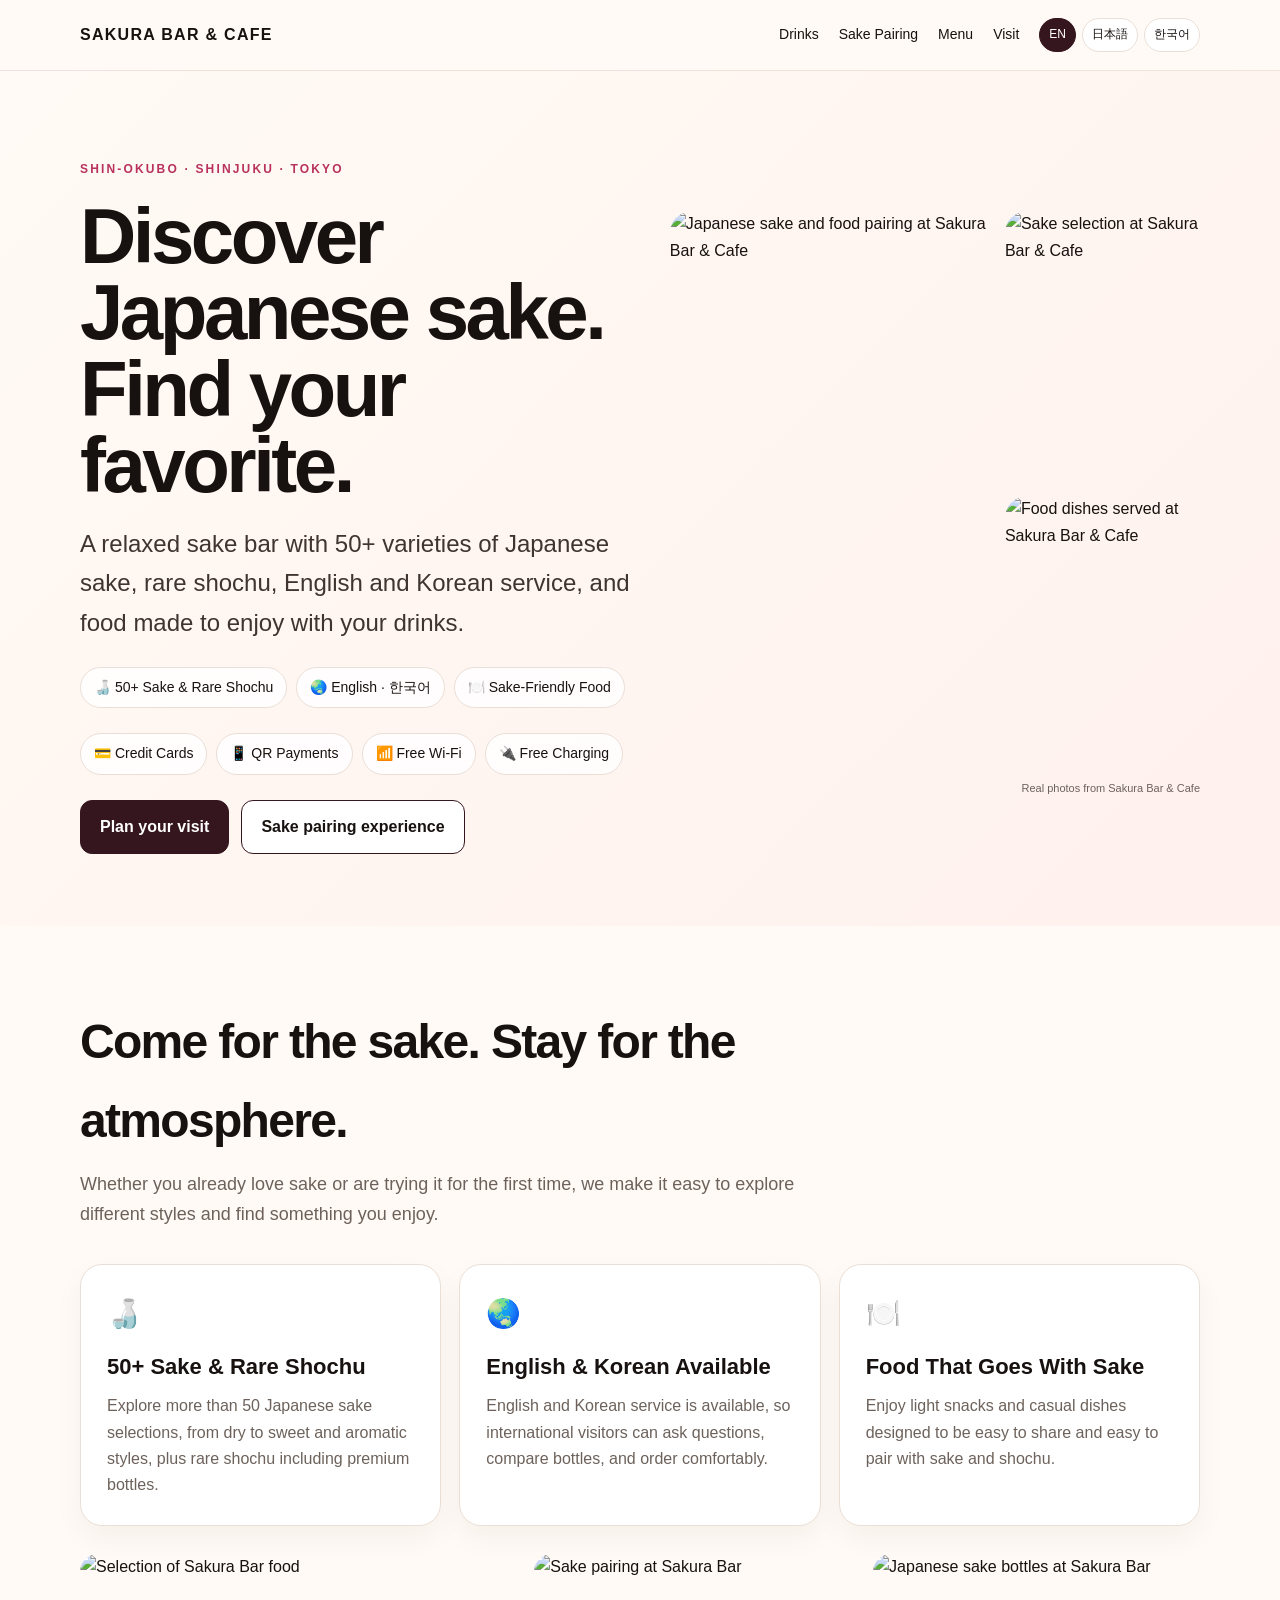
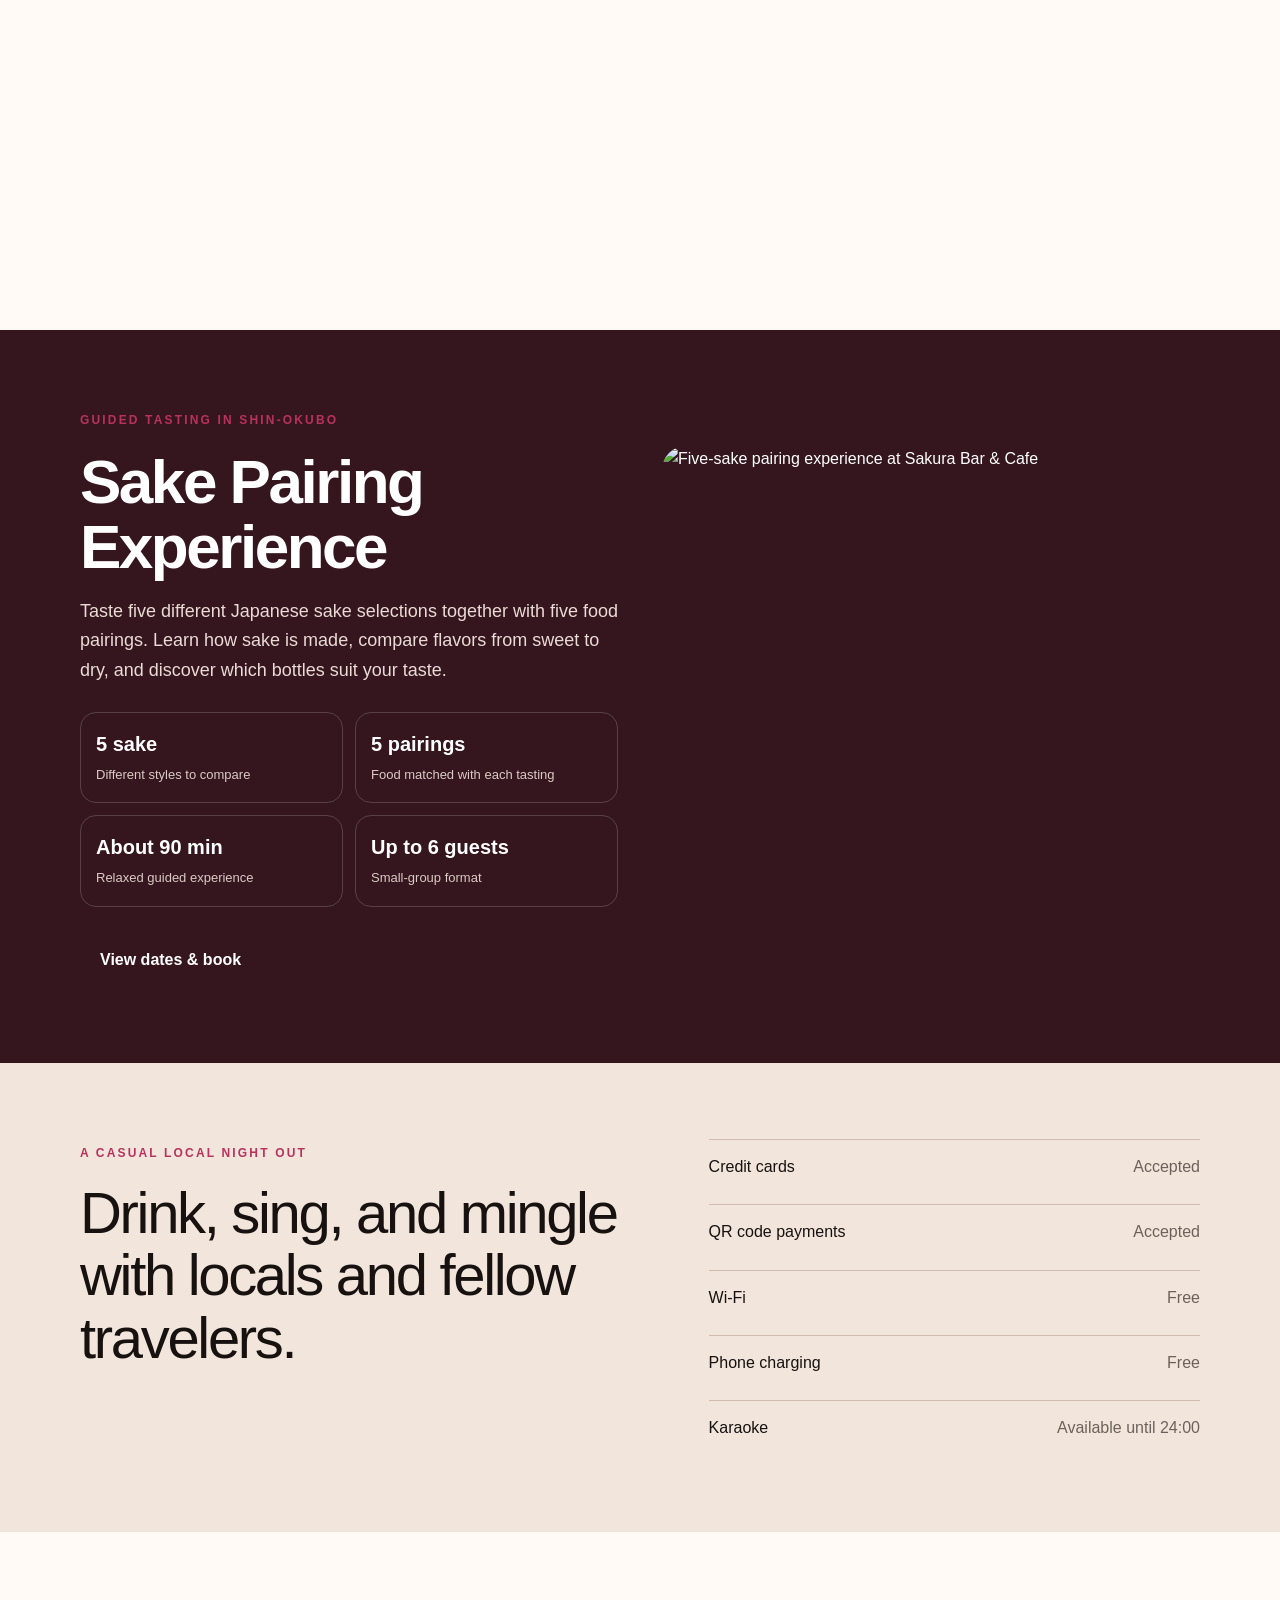
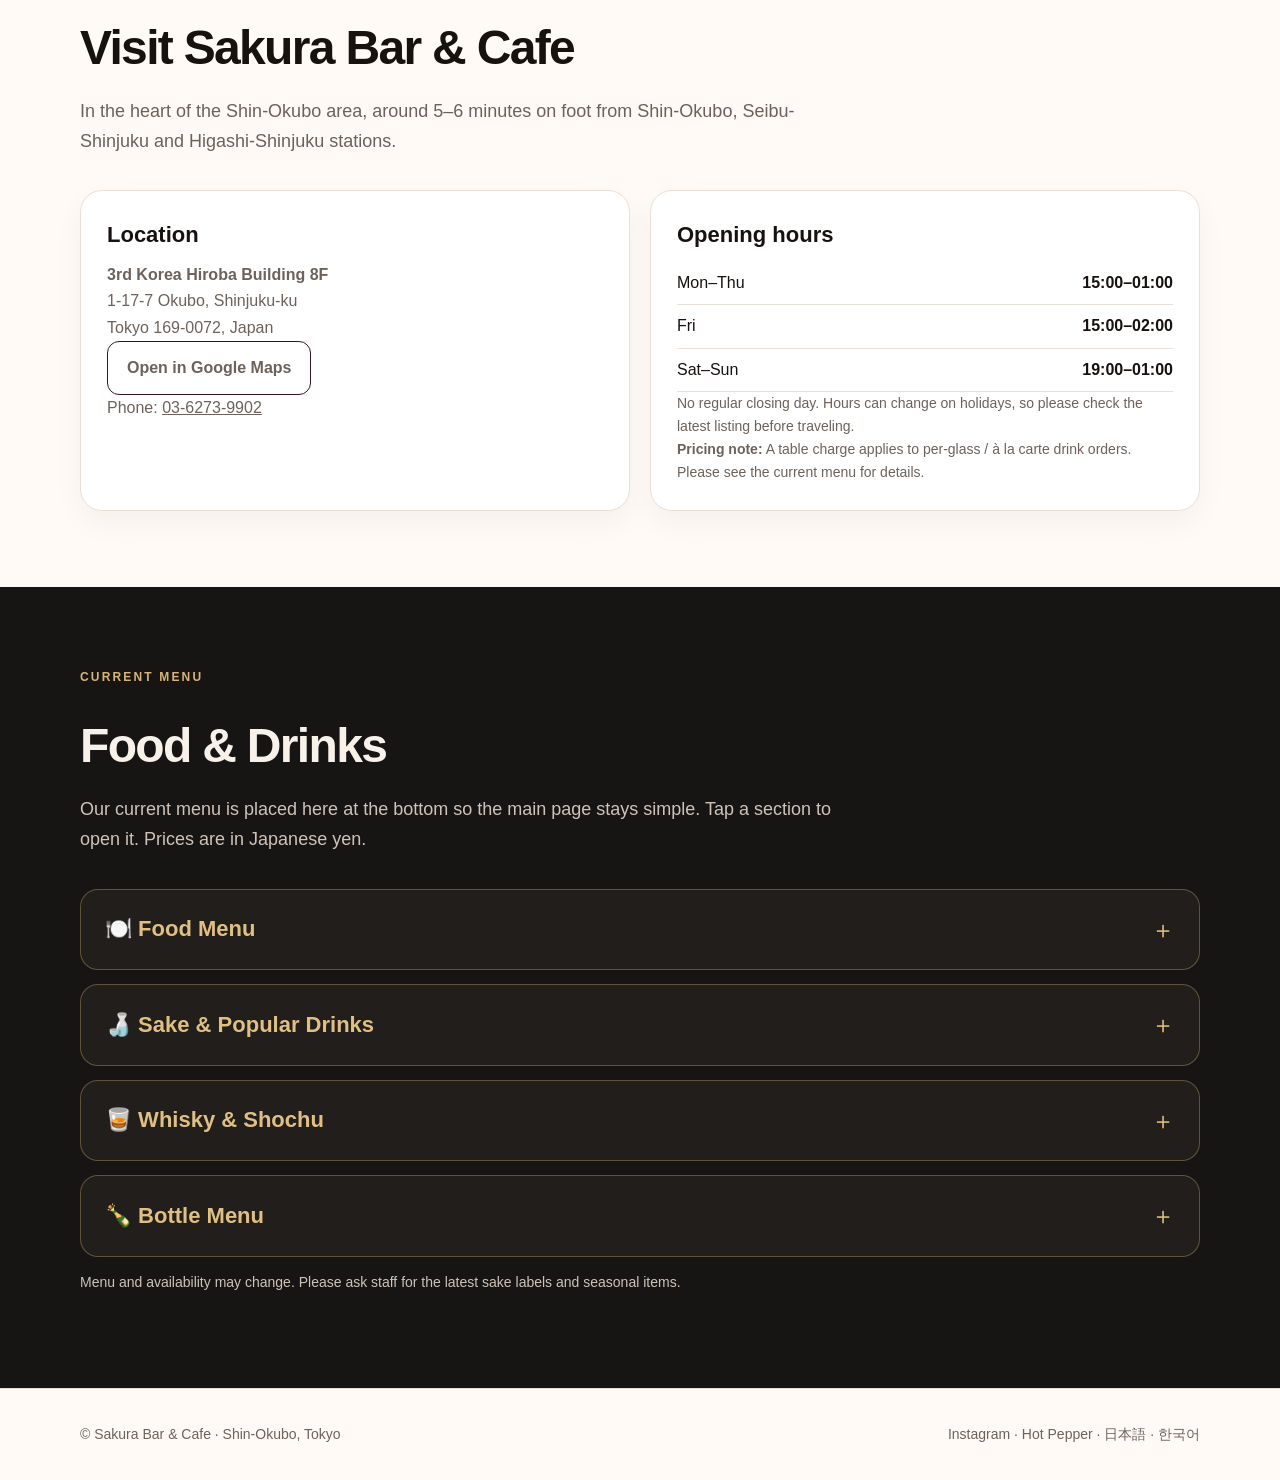
==== index.html @ 79f74427 "Link Google Maps button directly to Sakura Bar profile" ====
<!doctype html>
<html lang="en">
<head>
<meta charset="utf-8"><meta name="viewport" content="width=device-width,initial-scale=1">
<title>Sakura Bar & Cafe | Japanese Sake Bar in Shin-Okubo, Tokyo</title>
<meta name="description" content="Japanese sake bar in Shin-Okubo, Shinjuku, Tokyo with 50+ varieties of sake, rare shochu, English/Korean service, sake-friendly food, and a guided sake pairing experience.">
<link rel="canonical" href="https://sakurasaketokyo.com/">
<link rel="alternate" hreflang="en" href="https://sakurasaketokyo.com/"><link rel="alternate" hreflang="ja" href="https://sakurasaketokyo.com/ja/"><link rel="alternate" hreflang="ko" href="https://sakurasaketokyo.com/ko/"><link rel="alternate" hreflang="x-default" href="https://sakurasaketokyo.com/">
<meta property="og:title" content="Sakura Bar & Cafe | Japanese Sake Bar in Shin-Okubo"><meta property="og:description" content="50+ Japanese sake, rare shochu, English/Korean service, sake-friendly food and a guided sake pairing experience in Shin-Okubo, Tokyo."><meta property="og:type" content="restaurant"><meta property="og:url" content="https://sakurasaketokyo.com/"><meta property="og:image" content="https://a0.muscache.com/im/pictures/Mt/MtTemplate-6906653/original/d0ff8173-7073-415d-bc8a-5778353bb8f4.jpeg?im_w=1200">
<link rel="stylesheet" href="/style.css">
<script type="application/ld+json">{"@context":"https://schema.org","@type":"BarOrPub","name":"Sakura Bar & Cafe","url":"https://sakurasaketokyo.com/","telephone":"+81-3-6273-9902","description":"A casual Japanese sake bar in Shin-Okubo, Shinjuku, Tokyo with over 50 varieties of Japanese sake, rare Japanese shochu, English and Korean service, sake-friendly food, karaoke available until 24:00, and a guided sake pairing experience.","servesCuisine":["Japanese","Bar food"],"priceRange":"¥¥","paymentAccepted":"Credit Card, QR Code Payment","amenityFeature":[{"@type":"LocationFeatureSpecification","name":"Free Wi-Fi","value":true},{"@type":"LocationFeatureSpecification","name":"Free device charging","value":true}],"address":{"@type":"PostalAddress","streetAddress":"1-17-7 Okubo, 3rd Korea Hiroba Building 8F","addressLocality":"Shinjuku-ku","addressRegion":"Tokyo","postalCode":"169-0072","addressCountry":"JP"},"sameAs":["https://www.instagram.com/sakurabarandcafe","https://www.airbnb.jp/experiences/6906653","https://www.hotpepper.jp/strJ004660465/"],"openingHours":["Mo-Th 15:00-01:00","Fr 15:00-02:00","Sa-Su 19:00-01:00"],"knowsLanguage":["en","ja","ko"]}</script>
</head>
<body>
<header class="topbar"><div class="wrap nav"><a class="brand" href="/">SAKURA BAR & CAFE</a><nav class="navlinks"><a href="#drinks">Drinks</a><a href="#pairing">Sake Pairing</a><a href="#menu">Menu</a><a href="#visit">Visit</a><div class="langs"><a href="/" aria-current="page">EN</a><a href="/ja/">日本語</a><a href="/ko/">한국어</a></div></nav></div></header>
<main>
<section class="hero"><div class="wrap hero-grid"><div class="hero-copy"><div class="eyebrow">Shin-Okubo · Shinjuku · Tokyo</div><h1>Discover Japanese sake.<br>Find your favorite.</h1><p class="lead">A relaxed sake bar with 50+ varieties of Japanese sake, rare shochu, English and Korean service, and food made to enjoy with your drinks.</p><div class="pillrow"><span class="pill">🍶 50+ Sake & Rare Shochu</span><span class="pill">🌏 English · 한국어</span><span class="pill">🍽️ Sake-Friendly Food</span></div><div class="pillrow"><span class="pill">💳 Credit Cards</span><span class="pill">📱 QR Payments</span><span class="pill">📶 Free Wi-Fi</span><span class="pill">🔌 Free Charging</span></div><div class="cta"><a class="btn primary" href="#visit">Plan your visit</a><a class="btn secondary" href="#pairing">Sake pairing experience</a></div></div><div><div class="hero-media"><img src="https://a0.muscache.com/im/pictures/Mt/MtTemplate-6906653/original/d0ff8173-7073-415d-bc8a-5778353bb8f4.jpeg?im_w=1200" alt="Japanese sake and food pairing at Sakura Bar & Cafe" loading="eager"><img src="https://a0.muscache.com/im/pictures/Mt/MtTemplate-6906653/original/026e3481-9d9d-4693-bd46-e3e7b353f71c.jpeg?im_w=720" alt="Sake selection at Sakura Bar & Cafe" loading="eager"><img src="https://imgfp.hotp.jp/IMGH/57/60/P050815760/P050815760_480.jpg" alt="Food dishes served at Sakura Bar & Cafe" loading="eager"></div><div class="photo-credit">Real photos from Sakura Bar & Cafe</div></div></div></section>
<section id="drinks"><div class="wrap"><div class="section-head"><h2>Come for the sake. Stay for the atmosphere.</h2><p>Whether you already love sake or are trying it for the first time, we make it easy to explore different styles and find something you enjoy.</p></div><div class="grid3"><article class="card"><div class="icon">🍶</div><h3>50+ Sake & Rare Shochu</h3><p>Explore more than 50 Japanese sake selections, from dry to sweet and aromatic styles, plus rare shochu including premium bottles.</p></article><article class="card"><div class="icon">🌏</div><h3>English & Korean Available</h3><p>English and Korean service is available, so international visitors can ask questions, compare bottles, and order comfortably.</p></article><article class="card"><div class="icon">🍽️</div><h3>Food That Goes With Sake</h3><p>Enjoy light snacks and casual dishes designed to be easy to share and easy to pair with sake and shochu.</p></article></div><div class="photo-strip"><img src="https://imgfp.hotp.jp/IMGH/57/60/P050815760/P050815760_480.jpg" alt="Selection of Sakura Bar food"><img src="https://a0.muscache.com/im/pictures/Mt/MtTemplate-6906653/original/edfa09da-f547-4a3b-8ed2-1363b883422a.jpeg?im_w=720" alt="Sake pairing at Sakura Bar"><img src="https://a0.muscache.com/im/pictures/Mt/MtTemplate-6906653/original/026e3481-9d9d-4693-bd46-e3e7b353f71c.jpeg?im_w=720" alt="Japanese sake bottles at Sakura Bar"></div></div></section>
<section id="pairing" class="pairing"><div class="wrap pairing-grid"><div><div class="eyebrow">Guided tasting in Shin-Okubo</div><h2>Sake Pairing Experience</h2><p>Taste five different Japanese sake selections together with five food pairings. Learn how sake is made, compare flavors from sweet to dry, and discover which bottles suit your taste.</p><div class="pairing-points"><div class="pairing-point"><strong>5 sake</strong><span>Different styles to compare</span></div><div class="pairing-point"><strong>5 pairings</strong><span>Food matched with each tasting</span></div><div class="pairing-point"><strong>About 90 min</strong><span>Relaxed guided experience</span></div><div class="pairing-point"><strong>Up to 6 guests</strong><span>Small-group format</span></div></div><div class="cta"><a class="btn primary" href="https://www.airbnb.jp/experiences/6906653" rel="noopener">View dates & book</a></div></div><div class="pairing-photo"><img src="https://a0.muscache.com/im/pictures/Mt/MtTemplate-6906653/original/d0ff8173-7073-415d-bc8a-5778353bb8f4.jpeg?im_w=1200" alt="Five-sake pairing experience at Sakura Bar & Cafe"></div></div></section>
<section id="experience" class="band"><div class="wrap facts"><div><div class="eyebrow">A casual local night out</div><p class="bigfact">Drink, sing, and mingle with locals and fellow travelers.</p></div><div class="factlist"><div class="fact"><span>Credit cards</span><span>Accepted</span></div><div class="fact"><span>QR code payments</span><span>Accepted</span></div><div class="fact"><span>Wi-Fi</span><span>Free</span></div><div class="fact"><span>Phone charging</span><span>Free</span></div><div class="fact"><span>Karaoke</span><span>Available until 24:00</span></div></div></div></section>
<section id="visit"><div class="wrap"><div class="section-head"><h2>Visit Sakura Bar & Cafe</h2><p>In the heart of the Shin-Okubo area, around 5–6 minutes on foot from Shin-Okubo, Seibu-Shinjuku and Higashi-Shinjuku stations.</p></div><div class="info"><div class="card"><h3>Location</h3><p><strong>3rd Korea Hiroba Building 8F</strong><br>1-17-7 Okubo, Shinjuku-ku<br>Tokyo 169-0072, Japan</p><p><a class="btn secondary" href="https://maps.app.goo.gl/QnjTWTsb1J2ndsud9" rel="noopener">Open in Google Maps</a></p><p>Phone: <a href="tel:+81362739902">03-6273-9902</a></p></div><div class="card"><h3>Opening hours</h3><table class="hours"><tr><td>Mon–Thu</td><td>15:00–01:00</td></tr><tr><td>Fri</td><td>15:00–02:00</td></tr><tr><td>Sat–Sun</td><td>19:00–01:00</td></tr></table><p class="note">No regular closing day. Hours can change on holidays, so please check the latest listing before traveling.</p><p class="note"><strong>Pricing note:</strong> A table charge applies to per-glass / à la carte drink orders. Please see the current menu for details.</p></div></div></div></section>
<section id="menu" class="menu-section"><div class="wrap"><div class="section-head"><div class="eyebrow">Current menu</div><h2>Food & Drinks</h2><p>Our current menu is placed here at the bottom so the main page stays simple. Tap a section to open it. Prices are in Japanese yen.</p></div>
<details class="menu-details"><summary>🍽️ Food Menu</summary><div class="menu-body"><div class="menu-columns"><div><div class="menu-group"><h3>Signature dishes</h3><div class="menu-row"><span>Cheese Kaomangai Set<small>Clay-pot chicken rice with sake-marinated chicken, mini tomatoes, mushrooms and melted mozzarella</small></span><span class="price">¥1,500</span></div><div class="menu-row"><span>Sake-Marinated Chicken Chashu & Soft-Boiled Egg</span><span class="price">¥900</span></div><div class="menu-row"><span>Handmade Crispy Chicken</span><span class="price">¥800</span></div><div class="menu-row"><span>Whole Onion & Pork Sausage Soup</span><span class="price">¥800</span></div><div class="menu-row"><span>Mozzarella Cheese Topping</span><span class="price">+¥200</span></div></div><div class="menu-group"><h3>Hot dishes</h3><div class="menu-row"><span>Meat & Vegetable Fried Dumplings</span><span class="price">¥600</span></div><div class="menu-row"><span>Seared Cheese Hamburger Steak</span><span class="price">¥900</span></div><div class="menu-row"><span>Oden Assortment</span><span class="price">¥800</span></div><div class="menu-row"><span>Spicy Ramen</span><span class="price">¥800</span></div><div class="menu-row"><span>Pork Sausages</span><span class="price">¥500</span></div><div class="menu-row"><span>French Fries</span><span class="price">¥600</span></div></div></div><div><div class="menu-group"><h3>Sake-friendly snacks</h3><div class="menu-row"><span>Stingray Fin Jerky</span><span class="price">¥700</span></div><div class="menu-row"><span>Dried Fish Jerky</span><span class="price">¥700</span></div><div class="menu-row"><span>Octopus Wasabi</span><span class="price">¥500</span></div><div class="menu-row"><span>Cold Tofu & Bonito Flakes</span><span class="price">¥500</span></div><div class="menu-row"><span>100% Cheese Crackers</span><span class="price">¥500</span></div><div class="menu-row"><span>Popcorn</span><span class="price">¥500</span></div><div class="menu-row"><span>Edamame</span><span class="price">¥500</span></div><div class="menu-row"><span>Assorted Chocolate</span><span class="price">¥400</span></div></div></div></div></div></details>
<details class="menu-details"><summary>🍶 Sake & Popular Drinks</summary><div class="menu-body"><div class="menu-highlight"><div class="menu-row"><span><strong>Table charge (per guest)</strong><small>Includes free use of the dagashi snack bar and karaoke. Karaoke is available until 24:00.</small></span><span class="price">¥500</span></div><div class="menu-row"><span><strong>Staff tip drink</strong><small>Treat your favorite staff member to a drink.</small></span><span class="price">¥1,200</span></div></div><div class="menu-columns"><div><div class="menu-group"><h3>Popular drinks</h3><div class="menu-row"><span>Draft Beer — Suntory Master's Dream</span><span class="price">¥800</span></div><div class="menu-row"><span>Kaku Highball</span><span class="price">¥800</span></div><div class="menu-row"><span>Lemon Sour</span><span class="price">¥800</span></div><div class="menu-row"><span>Oolong Sour</span><span class="price">¥800</span></div><div class="menu-row"><span>Jasmine Sour</span><span class="price">¥800</span></div><div class="menu-row"><span>Tomato Sour</span><span class="price">¥800</span></div><div class="menu-row"><span>Japanese Gin Roku</span><span class="price">¥800</span></div></div></div><div><div class="menu-group"><h3>Japanese sake</h3><div class="menu-row"><span>Sake by the Tokkuri (180ml)</span><span class="price">¥1,800</span></div><div class="menu-row"><span>Premium Sake Tasting Set — 3 × 60ml</span><span class="price">¥2,400</span></div><div class="menu-row"><span>Super Premium Sake Tasting Set — 3 × 60ml</span><span class="price">¥3,600</span></div><div class="menu-row"><span>Premium Sake (60ml)</span><span class="price">¥800</span></div><div class="menu-row"><span>Juyondai (60ml)</span><span class="price">¥1,200+</span></div></div></div></div></div></details>
<details class="menu-details"><summary>🥃 Whisky & Shochu</summary><div class="menu-body"><p class="menu-note">Whisky prices are shown as 30ml / 15ml. Shochu is 60ml.</p><div class="menu-columns"><div><div class="menu-group"><h3>Whisky</h3><div class="menu-row"><span>Yamazaki</span><span class="price menu-subprice">¥1,500 / ¥800</span></div><div class="menu-row"><span>Yamazaki 12 Years</span><span class="price menu-subprice">¥2,100 / ¥1,100</span></div><div class="menu-row"><span>Hibiki Blender's Choice</span><span class="price menu-subprice">¥1,900 / ¥1,000</span></div><div class="menu-row"><span>Hibiki 21 Years</span><span class="price menu-subprice">¥3,400 / ¥1,700</span></div><div class="menu-row"><span>Hakushu</span><span class="price menu-subprice">¥1,500 / ¥800</span></div><div class="menu-row"><span>Miyagikyo</span><span class="price menu-subprice">¥900 / ¥500</span></div><div class="menu-row"><span>Yoichi</span><span class="price menu-subprice">¥900 / ¥500</span></div><div class="menu-row"><span>Taketsuru</span><span class="price menu-subprice">¥900 / ¥500</span></div><div class="menu-row"><span>Ichiro's Malt & Grain</span><span class="price menu-subprice">¥1,000 / ¥500</span></div><div class="menu-row"><span>Ichiro's Malt MWR</span><span class="price menu-subprice">¥1,200 / ¥600</span></div><div class="menu-row"><span>Ichiro's Malt Winewood</span><span class="price menu-subprice">¥1,200 / ¥600</span></div><div class="menu-row"><span>Booker's</span><span class="price menu-subprice">¥2,500 / ¥1,300</span></div><div class="menu-row"><span>Johnnie Walker Blue</span><span class="price menu-subprice">¥2,100 / ¥1,100</span></div><div class="menu-row"><span>Macallan 12 Years</span><span class="price menu-subprice">¥1,300 / ¥700</span></div><div class="menu-row"><span>Laphroaig 10 Years</span><span class="price menu-subprice">¥800 / ¥400</span></div><div class="menu-row"><span>Ballantine 17 Years</span><span class="price menu-subprice">¥1,100 / ¥600</span></div><div class="menu-row"><span>Ballantine 21 Years</span><span class="price menu-subprice">¥1,800 / ¥900</span></div><div class="menu-row"><span>Ballantine 30 Years</span><span class="price menu-subprice">¥5,500 / ¥2,800</span></div><div class="menu-row"><span>Chivas Regal 12 Years</span><span class="price menu-subprice">¥900 / ¥500</span></div><div class="menu-row"><span>Chivas Regal Mizunara 18</span><span class="price menu-subprice">¥1,300 / ¥700</span></div></div></div><div><div class="menu-group"><h3>Japanese shochu</h3><div class="menu-row"><span>Moriizo — Satsumaimo</span><span class="price">¥2,000</span></div><div class="menu-row"><span>Maou — Satsumaimo</span><span class="price">¥1,000</span></div><div class="menu-row"><span>Sato Black — Satsumaimo</span><span class="price">¥900</span></div><div class="menu-row"><span>Tenshino Yuwaku — Satsumaimo</span><span class="price">¥900</span></div><div class="menu-row"><span>Manzen — Satsumaimo</span><span class="price">¥800</span></div><div class="menu-row"><span>Kanehachi — Barley</span><span class="price">¥800</span></div><div class="menu-row"><span>One Hundred Years of Solitude — Barley</span><span class="price">¥900</span></div><div class="menu-row"><span>Dassai Shochu — Rice</span><span class="price">¥900</span></div></div><div class="menu-group"><h3>Other drinks</h3><div class="menu-row"><span>Clase Azul Tequila (40ml)</span><span class="price">¥2,500</span></div><div class="menu-row"><span>Cuervo Gold Tequila (40ml)</span><span class="price">¥800</span></div><div class="menu-row"><span>Makgeolli Bottle</span><span class="price">¥1,800</span></div><div class="menu-row"><span>Chamiseul — Korean Soju</span><span class="price">¥1,200</span></div><div class="menu-row"><span>Soft Drink<small>Coke, Jasmine Tea, Oolong Tea, Green Tea</small></span><span class="price">¥500</span></div></div></div></div></div></details>
<details class="menu-details"><summary>🍾 Bottle Menu</summary><div class="menu-body"><div class="menu-columns"><div><div class="menu-row"><span>Armand de Brignac Rosé</span><span class="price">¥150,000</span></div><div class="menu-row"><span>Armand de Brignac Gold</span><span class="price">¥100,000</span></div><div class="menu-row"><span>Dom Pérignon<small>Please ask for vintage</small></span><span class="price">¥60,000</span></div><div class="menu-row"><span>Moët & Chandon ICE ROSÉ</span><span class="price">¥30,000</span></div><div class="menu-row"><span>Moët & Chandon ICE</span><span class="price">¥27,000</span></div></div><div><div class="menu-row"><span>Moët & Chandon NECTAR N.I.R</span><span class="price">¥25,000</span></div><div class="menu-row"><span>Moët & Chandon ROSÉ</span><span class="price">¥20,000</span></div><div class="menu-row"><span>Moët & Chandon</span><span class="price">¥17,000</span></div><div class="menu-row"><span>Veuve Clicquot White Label</span><span class="price">¥25,000</span></div></div></div></div></details>
<p class="menu-note">Menu and availability may change. Please ask staff for the latest sake labels and seasonal items.</p></div></section>
</main><footer class="footer"><div class="wrap footer-inner"><span>© Sakura Bar & Cafe · Shin-Okubo, Tokyo</span><span><a href="https://www.instagram.com/sakurabarandcafe">Instagram</a> · <a href="https://www.hotpepper.jp/strJ004660465/">Hot Pepper</a> · <a href="/ja/">日本語</a> · <a href="/ko/">한국어</a></span></div></footer>
</body></html>
---- style.css ----
:root{
  --ink:#17120f;--muted:#6d625b;--paper:#fffaf5;--card:#fff;--sakura:#b8325d;--deep:#35161f;--gold:#b58a43;--line:#eadfd7;--max:1120px
}
*{box-sizing:border-box}html{scroll-behavior:smooth}body{margin:0;font-family:Inter,ui-sans-serif,-apple-system,BlinkMacSystemFont,"Segoe UI",Roboto,"Noto Sans",Arial,sans-serif;color:var(--ink);background:var(--paper);line-height:1.65}a{color:inherit}.wrap{width:min(var(--max),calc(100% - 40px));margin:auto}
.topbar{position:sticky;top:0;z-index:30;background:rgba(255,250,245,.94);backdrop-filter:blur(12px);border-bottom:1px solid rgba(234,223,215,.8)}.nav{height:70px;display:flex;align-items:center;justify-content:space-between;gap:16px}.brand{font-weight:800;letter-spacing:.08em;text-decoration:none}.navlinks{display:flex;align-items:center;gap:20px;font-size:14px}.navlinks a{text-decoration:none}.langs{display:flex;gap:6px}.langs a{border:1px solid var(--line);padding:6px 9px;border-radius:999px;background:#fff;font-size:12px}.langs a[aria-current="page"]{background:var(--deep);color:#fff;border-color:var(--deep)}
.hero{padding:48px 0 36px;background:linear-gradient(135deg,#fffaf5,#fff1ed)}.hero-grid{display:grid;grid-template-columns:1.02fr .98fr;gap:38px;align-items:center}.hero-copy{padding:36px 0}.eyebrow{display:inline-block;text-transform:uppercase;letter-spacing:.18em;font-weight:700;color:var(--sakura);font-size:12px;margin-bottom:18px}.hero h1{font-size:clamp(44px,7vw,78px);line-height:.98;margin:0 0 20px;letter-spacing:-.045em}.hero .lead{font-size:clamp(18px,2vw,24px);color:#3f3430;margin:0}.hero-media{display:grid;grid-template-columns:1.25fr .75fr;grid-template-rows:1fr 1fr;gap:10px;height:560px}.hero-media img{width:100%;height:100%;object-fit:cover;border-radius:22px;display:block}.hero-media img:first-child{grid-row:1/3}.photo-credit{font-size:11px;color:var(--muted);margin-top:8px;text-align:right}.pillrow{display:flex;flex-wrap:wrap;gap:9px;margin:25px 0}.pill{border:1px solid var(--line);background:rgba(255,255,255,.84);padding:8px 13px;border-radius:999px;font-size:14px}.cta{display:flex;gap:12px;flex-wrap:wrap;margin-top:25px}.btn{display:inline-flex;align-items:center;justify-content:center;padding:13px 19px;border-radius:12px;text-decoration:none;font-weight:750;border:1px solid var(--deep)}.btn.primary{background:var(--deep);color:#fff}.btn.secondary{background:#fff}
section{padding:76px 0}.section-head{max-width:760px;margin-bottom:34px}.section-head h2{font-size:clamp(30px,4vw,48px);margin:0 0 10px;letter-spacing:-.035em}.section-head p{margin:0;color:var(--muted);font-size:18px}.grid3{display:grid;grid-template-columns:repeat(3,1fr);gap:18px}.card{background:var(--card);border:1px solid var(--line);border-radius:22px;padding:26px;box-shadow:0 12px 30px rgba(53,22,31,.045)}.icon{font-size:28px}.card h3{font-size:22px;margin:12px 0 8px}.card p{margin:0;color:var(--muted)}
.photo-strip{display:grid;grid-template-columns:1.15fr .85fr .85fr;gap:12px;margin-top:28px}.photo-strip img{width:100%;height:300px;object-fit:cover;border-radius:18px;display:block}
.pairing{background:var(--deep);color:#fff}.pairing-grid{display:grid;grid-template-columns:1fr 1fr;gap:44px;align-items:center}.pairing h2{font-size:clamp(36px,5vw,62px);line-height:1.05;margin:0 0 18px;letter-spacing:-.04em}.pairing p{color:#eadbd5;font-size:18px}.pairing .btn.secondary{color:var(--deep)}.pairing-points{display:grid;grid-template-columns:1fr 1fr;gap:12px;margin:26px 0}.pairing-point{border:1px solid rgba(255,255,255,.18);border-radius:16px;padding:15px}.pairing-point strong{display:block;font-size:20px}.pairing-point span{font-size:13px;color:#dbcac3}.pairing-photo img{width:100%;height:500px;object-fit:cover;border-radius:24px;display:block}
.band{background:#f1e5dc}.facts{display:grid;grid-template-columns:1.1fr .9fr;gap:28px;align-items:start}.bigfact{font-size:clamp(34px,5vw,58px);line-height:1.08;margin:0;letter-spacing:-.04em}.factlist{display:grid;gap:10px}.fact{border-top:1px solid #cfbbb0;padding:14px 0;display:flex;justify-content:space-between;gap:20px}.fact span:last-child{text-align:right;color:var(--muted)}
.info{display:grid;grid-template-columns:1fr 1fr;gap:20px}.info h3{margin-top:0}.hours{width:100%;border-collapse:collapse}.hours td{padding:8px 0;border-bottom:1px solid var(--line)}.hours td:last-child{text-align:right;font-weight:650}.note{font-size:14px;color:var(--muted);margin-top:14px}
.menu-section{background:#171513;color:#f8f1ea}.menu-section .section-head p{color:#cfc3b9}.menu-section .eyebrow{color:#d7b477}.menu-details{border:1px solid rgba(215,180,119,.35);border-radius:18px;background:#211e1b;margin:14px 0;overflow:hidden}.menu-details summary{cursor:pointer;list-style:none;padding:20px 24px;font-size:22px;font-weight:800;display:flex;justify-content:space-between;align-items:center;gap:16px;color:#e0bf82}.menu-details summary::-webkit-details-marker{display:none}.menu-details summary:after{content:"＋";font-size:24px;font-weight:400}.menu-details[open] summary:after{content:"−"}.menu-details[open] summary{border-bottom:1px solid rgba(215,180,119,.25)}.menu-body{padding:22px 24px 26px}.menu-note{margin:0 0 18px;color:#cfc3b9;font-size:14px}.menu-columns{display:grid;grid-template-columns:1fr 1fr;gap:28px}.menu-group{margin-bottom:24px}.menu-group h3{font-size:15px;text-transform:uppercase;letter-spacing:.12em;color:#d7b477;margin:0 0 10px}.menu-row{display:grid;grid-template-columns:minmax(0,1fr) auto;gap:18px;padding:7px 0;border-bottom:1px solid rgba(255,255,255,.08);align-items:start}.menu-row:last-child{border-bottom:0}.menu-row span:first-child{min-width:0}.menu-row .price{font-weight:750;white-space:nowrap}.menu-row small{display:block;color:#b9aea6;font-size:12px;margin-top:2px;line-height:1.45}.menu-subprice{font-variant-numeric:tabular-nums}.menu-highlight{background:#302b27;border:1px solid rgba(255,255,255,.08);border-radius:14px;padding:14px 16px;margin-bottom:18px}.menu-highlight .menu-row{padding:5px 0}.footer{padding:34px 0;border-top:1px solid var(--line);color:var(--muted);font-size:14px}.footer-inner{display:flex;justify-content:space-between;gap:20px;flex-wrap:wrap}.footer a{text-decoration:none}
@media(max-width:860px){.navlinks>a{display:none}.hero-grid,.pairing-grid,.facts,.info,.grid3,.menu-columns{grid-template-columns:1fr}.hero{padding-top:20px}.hero-media{height:420px}.photo-strip{grid-template-columns:1fr 1fr}.photo-strip img{height:220px}.photo-strip img:first-child{grid-column:1/3}.pairing-photo img{height:380px}.wrap{width:min(var(--max),calc(100% - 28px))}section{padding:56px 0}}
@media(max-width:520px){.brand{font-size:13px}.hero-media{height:320px;grid-template-columns:1fr 1fr}.hero-media img:first-child{grid-row:auto;grid-column:1/3}.hero-media img{border-radius:16px}.pairing-points{grid-template-columns:1fr}.photo-strip{grid-template-columns:1fr}.photo-strip img,.photo-strip img:first-child{grid-column:auto;height:230px}.menu-details summary{font-size:18px;padding:17px 18px}.menu-body{padding:18px}.menu-row{gap:10px;font-size:14px}}
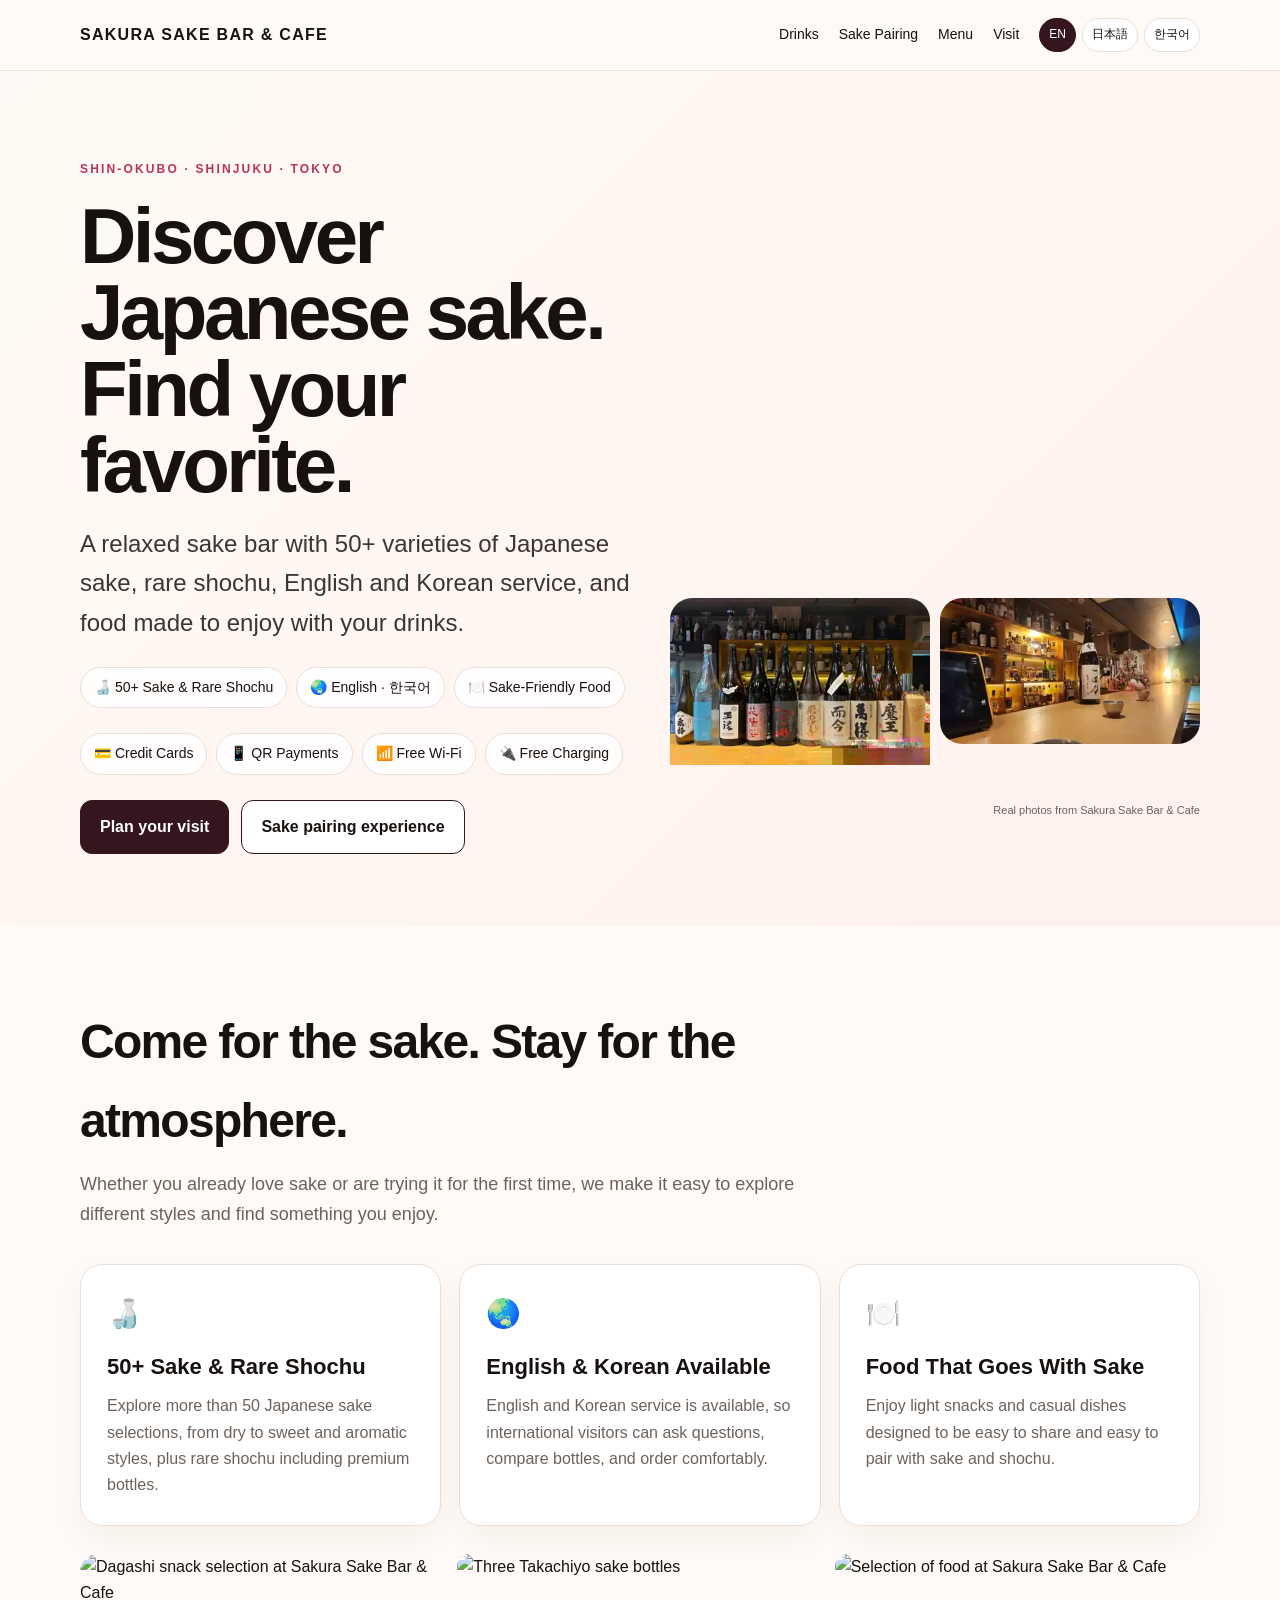
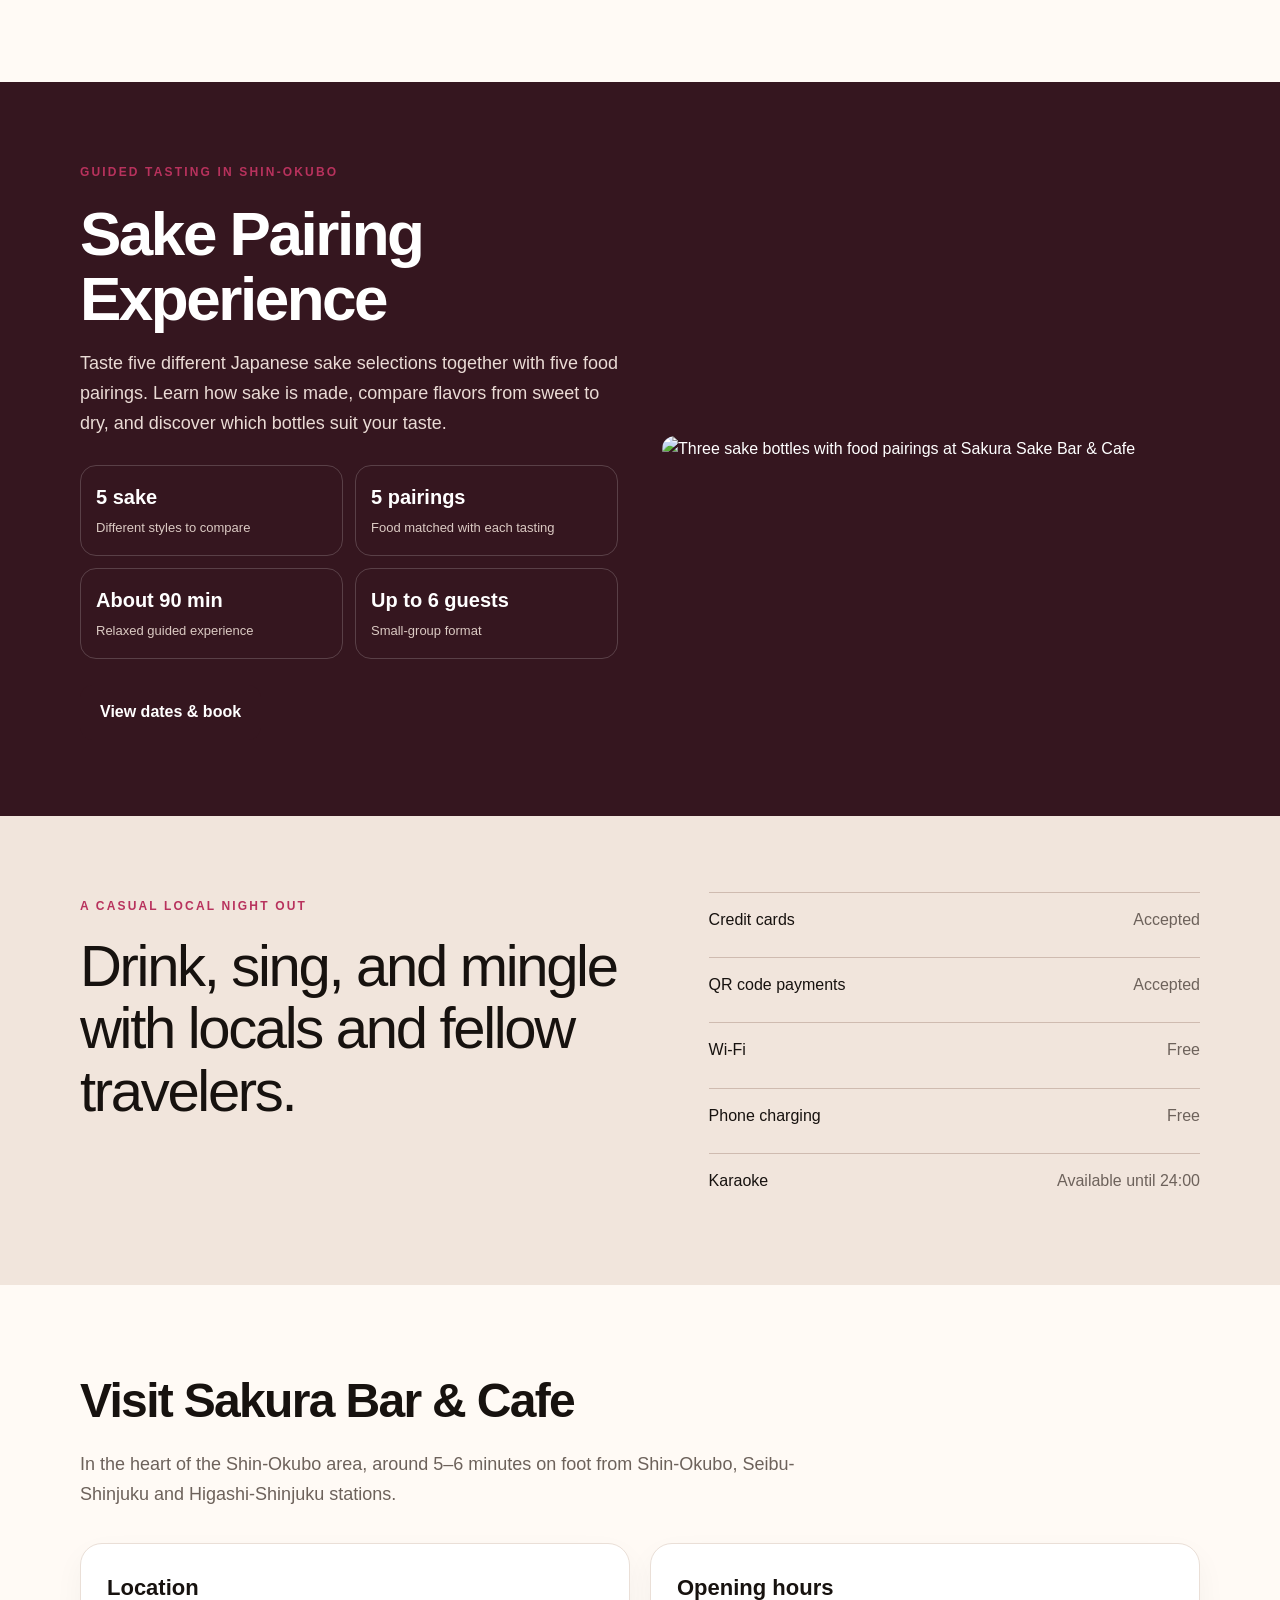
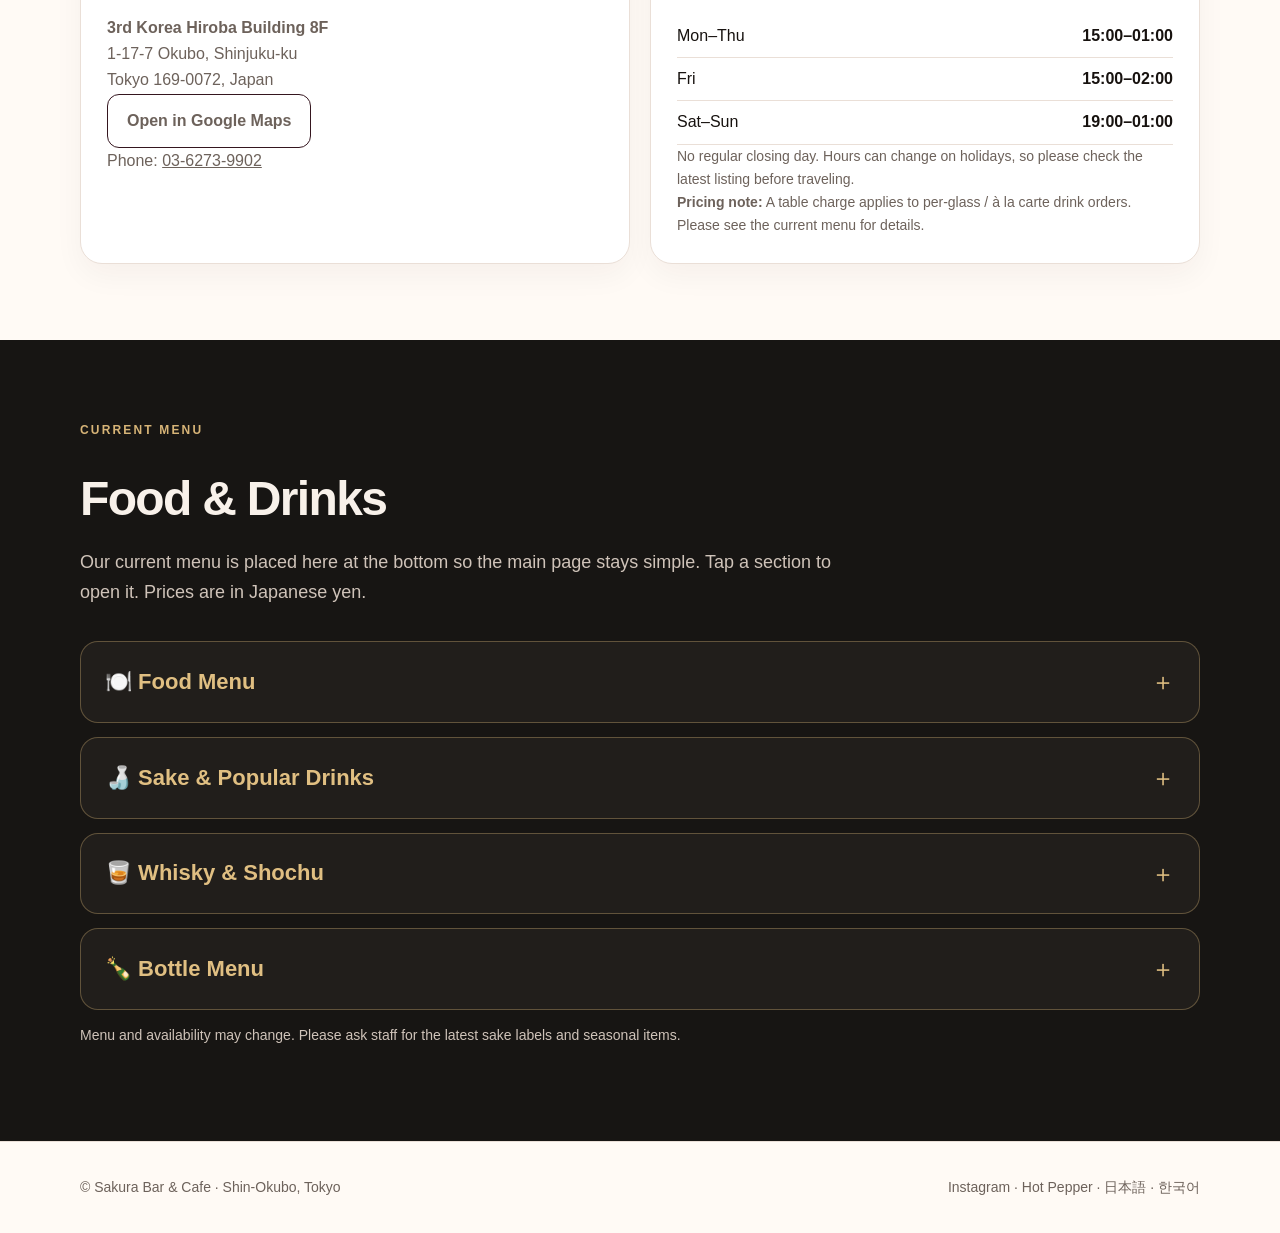
==== commit da9efbb3: "Use real image srcs and localized Sakura Sake Bar branding [skip ci]" ====
--- a/index.html
+++ b/index.html
@@ -11,11 +11,11 @@
 <script type="application/ld+json">{"@context":"https://schema.org","@type":"BarOrPub","name":"Sakura Bar & Cafe","url":"https://sakurasaketokyo.com/","telephone":"+81-3-6273-9902","description":"A casual Japanese sake bar in Shin-Okubo, Shinjuku, Tokyo with over 50 varieties of Japanese sake, rare Japanese shochu, English and Korean service, sake-friendly food, karaoke available until 24:00, and a guided sake pairing experience.","servesCuisine":["Japanese","Bar food"],"priceRange":"¥¥","paymentAccepted":"Credit Card, QR Code Payment","amenityFeature":[{"@type":"LocationFeatureSpecification","name":"Free Wi-Fi","value":true},{"@type":"LocationFeatureSpecification","name":"Free device charging","value":true}],"address":{"@type":"PostalAddress","streetAddress":"1-17-7 Okubo, 3rd Korea Hiroba Building 8F","addressLocality":"Shinjuku-ku","addressRegion":"Tokyo","postalCode":"169-0072","addressCountry":"JP"},"sameAs":["https://www.instagram.com/sakurabarandcafe","https://www.airbnb.jp/experiences/6906653","https://www.hotpepper.jp/strJ004660465/"],"openingHours":["Mo-Th 15:00-01:00","Fr 15:00-02:00","Sa-Su 19:00-01:00"],"knowsLanguage":["en","ja","ko"]}</script>
 </head>
 <body>
-<header class="topbar"><div class="wrap nav"><a class="brand" href="/">SAKURA BAR & CAFE</a><nav class="navlinks"><a href="#drinks">Drinks</a><a href="#pairing">Sake Pairing</a><a href="#menu">Menu</a><a href="#visit">Visit</a><div class="langs"><a href="/" aria-current="page">EN</a><a href="/ja/">日本語</a><a href="/ko/">한국어</a></div></nav></div></header>
+<header class="topbar"><div class="wrap nav"><a class="brand" href="/">SAKURA SAKE BAR & CAFE</a><nav class="navlinks"><a href="#drinks">Drinks</a><a href="#pairing">Sake Pairing</a><a href="#menu">Menu</a><a href="#visit">Visit</a><div class="langs"><a href="/" aria-current="page">EN</a><a href="/ja/">日本語</a><a href="/ko/">한국어</a></div></nav></div></header>
 <main>
-<section class="hero"><div class="wrap hero-grid"><div class="hero-copy"><div class="eyebrow">Shin-Okubo · Shinjuku · Tokyo</div><h1>Discover Japanese sake.<br>Find your favorite.</h1><p class="lead">A relaxed sake bar with 50+ varieties of Japanese sake, rare shochu, English and Korean service, and food made to enjoy with your drinks.</p><div class="pillrow"><span class="pill">🍶 50+ Sake & Rare Shochu</span><span class="pill">🌏 English · 한국어</span><span class="pill">🍽️ Sake-Friendly Food</span></div><div class="pillrow"><span class="pill">💳 Credit Cards</span><span class="pill">📱 QR Payments</span><span class="pill">📶 Free Wi-Fi</span><span class="pill">🔌 Free Charging</span></div><div class="cta"><a class="btn primary" href="#visit">Plan your visit</a><a class="btn secondary" href="#pairing">Sake pairing experience</a></div></div><div><div class="hero-media"><img src="https://a0.muscache.com/im/pictures/Mt/MtTemplate-6906653/original/d0ff8173-7073-415d-bc8a-5778353bb8f4.jpeg?im_w=1200" alt="Japanese sake and food pairing at Sakura Bar & Cafe" loading="eager"><img src="https://a0.muscache.com/im/pictures/Mt/MtTemplate-6906653/original/026e3481-9d9d-4693-bd46-e3e7b353f71c.jpeg?im_w=720" alt="Sake selection at Sakura Bar & Cafe" loading="eager"><img src="https://imgfp.hotp.jp/IMGH/57/60/P050815760/P050815760_480.jpg" alt="Food dishes served at Sakura Bar & Cafe" loading="eager"></div><div class="photo-credit">Real photos from Sakura Bar & Cafe</div></div></div></section>
-<section id="drinks"><div class="wrap"><div class="section-head"><h2>Come for the sake. Stay for the atmosphere.</h2><p>Whether you already love sake or are trying it for the first time, we make it easy to explore different styles and find something you enjoy.</p></div><div class="grid3"><article class="card"><div class="icon">🍶</div><h3>50+ Sake & Rare Shochu</h3><p>Explore more than 50 Japanese sake selections, from dry to sweet and aromatic styles, plus rare shochu including premium bottles.</p></article><article class="card"><div class="icon">🌏</div><h3>English & Korean Available</h3><p>English and Korean service is available, so international visitors can ask questions, compare bottles, and order comfortably.</p></article><article class="card"><div class="icon">🍽️</div><h3>Food That Goes With Sake</h3><p>Enjoy light snacks and casual dishes designed to be easy to share and easy to pair with sake and shochu.</p></article></div><div class="photo-strip"><img src="https://imgfp.hotp.jp/IMGH/57/60/P050815760/P050815760_480.jpg" alt="Selection of Sakura Bar food"><img src="https://a0.muscache.com/im/pictures/Mt/MtTemplate-6906653/original/edfa09da-f547-4a3b-8ed2-1363b883422a.jpeg?im_w=720" alt="Sake pairing at Sakura Bar"><img src="https://a0.muscache.com/im/pictures/Mt/MtTemplate-6906653/original/026e3481-9d9d-4693-bd46-e3e7b353f71c.jpeg?im_w=720" alt="Japanese sake bottles at Sakura Bar"></div></div></section>
-<section id="pairing" class="pairing"><div class="wrap pairing-grid"><div><div class="eyebrow">Guided tasting in Shin-Okubo</div><h2>Sake Pairing Experience</h2><p>Taste five different Japanese sake selections together with five food pairings. Learn how sake is made, compare flavors from sweet to dry, and discover which bottles suit your taste.</p><div class="pairing-points"><div class="pairing-point"><strong>5 sake</strong><span>Different styles to compare</span></div><div class="pairing-point"><strong>5 pairings</strong><span>Food matched with each tasting</span></div><div class="pairing-point"><strong>About 90 min</strong><span>Relaxed guided experience</span></div><div class="pairing-point"><strong>Up to 6 guests</strong><span>Small-group format</span></div></div><div class="cta"><a class="btn primary" href="https://www.airbnb.jp/experiences/6906653" rel="noopener">View dates & book</a></div></div><div class="pairing-photo"><img src="https://a0.muscache.com/im/pictures/Mt/MtTemplate-6906653/original/d0ff8173-7073-415d-bc8a-5778353bb8f4.jpeg?im_w=1200" alt="Five-sake pairing experience at Sakura Bar & Cafe"></div></div></section>
+<section class="hero"><div class="wrap hero-grid"><div class="hero-copy"><div class="eyebrow">Shin-Okubo · Shinjuku · Tokyo</div><h1>Discover Japanese sake.<br>Find your favorite.</h1><p class="lead">A relaxed sake bar with 50+ varieties of Japanese sake, rare shochu, English and Korean service, and food made to enjoy with your drinks.</p><div class="pillrow"><span class="pill">🍶 50+ Sake & Rare Shochu</span><span class="pill">🌏 English · 한국어</span><span class="pill">🍽️ Sake-Friendly Food</span></div><div class="pillrow"><span class="pill">💳 Credit Cards</span><span class="pill">📱 QR Payments</span><span class="pill">📶 Free Wi-Fi</span><span class="pill">🔌 Free Charging</span></div><div class="cta"><a class="btn primary" href="#visit">Plan your visit</a><a class="btn secondary" href="#pairing">Sake pairing experience</a></div></div><div><div class="hero-media"><img src="/assets/interior-wide.webp" alt="Interior of Sakura Sake Bar & Cafe in Shin-Okubo, Tokyo" loading="eager"><img src="/assets/sake-shochu-lineup.webp" alt="Japanese sake and rare shochu lineup at Sakura Sake Bar & Cafe" loading="eager"><img src="/assets/juyondai-counter.webp" alt="Juyondai sake bottle at Sakura Sake Bar & Cafe" loading="eager"></div><div class="photo-credit">Real photos from Sakura Sake Bar & Cafe</div></div></div></section>
+<section id="drinks"><div class="wrap"><div class="section-head"><h2>Come for the sake. Stay for the atmosphere.</h2><p>Whether you already love sake or are trying it for the first time, we make it easy to explore different styles and find something you enjoy.</p></div><div class="grid3"><article class="card"><div class="icon">🍶</div><h3>50+ Sake & Rare Shochu</h3><p>Explore more than 50 Japanese sake selections, from dry to sweet and aromatic styles, plus rare shochu including premium bottles.</p></article><article class="card"><div class="icon">🌏</div><h3>English & Korean Available</h3><p>English and Korean service is available, so international visitors can ask questions, compare bottles, and order comfortably.</p></article><article class="card"><div class="icon">🍽️</div><h3>Food That Goes With Sake</h3><p>Enjoy light snacks and casual dishes designed to be easy to share and easy to pair with sake and shochu.</p></article></div><div class="photo-strip"><img src="https://a0.muscache.com/im/pictures/Mt/MtTemplate-6906653/original/3885f02c-bdd4-4554-bd8f-735e57ad3d0d.png?im_w=1200" alt="Dagashi snack selection at Sakura Sake Bar & Cafe"><img src="https://a0.muscache.com/im/pictures/Mt/MtTemplate-6906653/original/026e3481-9d9d-4693-bd46-e3e7b353f71c.jpeg?im_w=1200" alt="Three Takachiyo sake bottles"><img src="https://imgfp.hotp.jp/IMGH/57/60/P050815760/P050815760_480.jpg" alt="Selection of food at Sakura Sake Bar & Cafe"></div></div></section>
+<section id="pairing" class="pairing"><div class="wrap pairing-grid"><div><div class="eyebrow">Guided tasting in Shin-Okubo</div><h2>Sake Pairing Experience</h2><p>Taste five different Japanese sake selections together with five food pairings. Learn how sake is made, compare flavors from sweet to dry, and discover which bottles suit your taste.</p><div class="pairing-points"><div class="pairing-point"><strong>5 sake</strong><span>Different styles to compare</span></div><div class="pairing-point"><strong>5 pairings</strong><span>Food matched with each tasting</span></div><div class="pairing-point"><strong>About 90 min</strong><span>Relaxed guided experience</span></div><div class="pairing-point"><strong>Up to 6 guests</strong><span>Small-group format</span></div></div><div class="cta"><a class="btn primary" href="https://www.airbnb.jp/experiences/6906653" rel="noopener">View dates & book</a></div></div><div class="pairing-photo"><img src="https://a0.muscache.com/im/pictures/Mt/MtTemplate-6906653/original/d0ff8173-7073-415d-bc8a-5778353bb8f4.jpeg?im_w=1200" alt="Three sake bottles with food pairings at Sakura Sake Bar & Cafe"></div></div></section>
 <section id="experience" class="band"><div class="wrap facts"><div><div class="eyebrow">A casual local night out</div><p class="bigfact">Drink, sing, and mingle with locals and fellow travelers.</p></div><div class="factlist"><div class="fact"><span>Credit cards</span><span>Accepted</span></div><div class="fact"><span>QR code payments</span><span>Accepted</span></div><div class="fact"><span>Wi-Fi</span><span>Free</span></div><div class="fact"><span>Phone charging</span><span>Free</span></div><div class="fact"><span>Karaoke</span><span>Available until 24:00</span></div></div></div></section>
 <section id="visit"><div class="wrap"><div class="section-head"><h2>Visit Sakura Bar & Cafe</h2><p>In the heart of the Shin-Okubo area, around 5–6 minutes on foot from Shin-Okubo, Seibu-Shinjuku and Higashi-Shinjuku stations.</p></div><div class="info"><div class="card"><h3>Location</h3><p><strong>3rd Korea Hiroba Building 8F</strong><br>1-17-7 Okubo, Shinjuku-ku<br>Tokyo 169-0072, Japan</p><p><a class="btn secondary" href="https://maps.app.goo.gl/QnjTWTsb1J2ndsud9" rel="noopener">Open in Google Maps</a></p><p>Phone: <a href="tel:+81362739902">03-6273-9902</a></p></div><div class="card"><h3>Opening hours</h3><table class="hours"><tr><td>Mon–Thu</td><td>15:00–01:00</td></tr><tr><td>Fri</td><td>15:00–02:00</td></tr><tr><td>Sat–Sun</td><td>19:00–01:00</td></tr></table><p class="note">No regular closing day. Hours can change on holidays, so please check the latest listing before traveling.</p><p class="note"><strong>Pricing note:</strong> A table charge applies to per-glass / à la carte drink orders. Please see the current menu for details.</p></div></div></div></section>
 <section id="menu" class="menu-section"><div class="wrap"><div class="section-head"><div class="eyebrow">Current menu</div><h2>Food & Drinks</h2><p>Our current menu is placed here at the bottom so the main page stays simple. Tap a section to open it. Prices are in Japanese yen.</p></div>
--- a/style.css
+++ b/style.css
@@ -1,14 +1,13 @@
-:root{
-  --ink:#17120f;--muted:#6d625b;--paper:#fffaf5;--card:#fff;--sakura:#b8325d;--deep:#35161f;--gold:#b58a43;--line:#eadfd7;--max:1120px
-}
+:root{--ink:#17120f;--muted:#6d625b;--paper:#fffaf5;--card:#fff;--sakura:#b8325d;--deep:#35161f;--gold:#b58a43;--line:#eadfd7;--max:1120px}
 *{box-sizing:border-box}html{scroll-behavior:smooth}body{margin:0;font-family:Inter,ui-sans-serif,-apple-system,BlinkMacSystemFont,"Segoe UI",Roboto,"Noto Sans",Arial,sans-serif;color:var(--ink);background:var(--paper);line-height:1.65}a{color:inherit}.wrap{width:min(var(--max),calc(100% - 40px));margin:auto}
 .topbar{position:sticky;top:0;z-index:30;background:rgba(255,250,245,.94);backdrop-filter:blur(12px);border-bottom:1px solid rgba(234,223,215,.8)}.nav{height:70px;display:flex;align-items:center;justify-content:space-between;gap:16px}.brand{font-weight:800;letter-spacing:.08em;text-decoration:none}.navlinks{display:flex;align-items:center;gap:20px;font-size:14px}.navlinks a{text-decoration:none}.langs{display:flex;gap:6px}.langs a{border:1px solid var(--line);padding:6px 9px;border-radius:999px;background:#fff;font-size:12px}.langs a[aria-current="page"]{background:var(--deep);color:#fff;border-color:var(--deep)}
-.hero{padding:48px 0 36px;background:linear-gradient(135deg,#fffaf5,#fff1ed)}.hero-grid{display:grid;grid-template-columns:1.02fr .98fr;gap:38px;align-items:center}.hero-copy{padding:36px 0}.eyebrow{display:inline-block;text-transform:uppercase;letter-spacing:.18em;font-weight:700;color:var(--sakura);font-size:12px;margin-bottom:18px}.hero h1{font-size:clamp(44px,7vw,78px);line-height:.98;margin:0 0 20px;letter-spacing:-.045em}.hero .lead{font-size:clamp(18px,2vw,24px);color:#3f3430;margin:0}.hero-media{display:grid;grid-template-columns:1.25fr .75fr;grid-template-rows:1fr 1fr;gap:10px;height:560px}.hero-media img{width:100%;height:100%;object-fit:cover;border-radius:22px;display:block}.hero-media img:first-child{grid-row:1/3}.photo-credit{font-size:11px;color:var(--muted);margin-top:8px;text-align:right}.pillrow{display:flex;flex-wrap:wrap;gap:9px;margin:25px 0}.pill{border:1px solid var(--line);background:rgba(255,255,255,.84);padding:8px 13px;border-radius:999px;font-size:14px}.cta{display:flex;gap:12px;flex-wrap:wrap;margin-top:25px}.btn{display:inline-flex;align-items:center;justify-content:center;padding:13px 19px;border-radius:12px;text-decoration:none;font-weight:750;border:1px solid var(--deep)}.btn.primary{background:var(--deep);color:#fff}.btn.secondary{background:#fff}
+.hero{padding:48px 0 36px;background:linear-gradient(135deg,#fffaf5,#fff1ed)}.hero-grid{display:grid;grid-template-columns:1.02fr .98fr;gap:38px;align-items:center}.hero-copy{padding:36px 0}.eyebrow{display:inline-block;text-transform:uppercase;letter-spacing:.18em;font-weight:700;color:var(--sakura);font-size:12px;margin-bottom:18px}.hero h1{font-size:clamp(44px,7vw,78px);line-height:.98;margin:0 0 20px;letter-spacing:-.045em}.hero .lead{font-size:clamp(18px,2vw,24px);color:#3f3430;margin:0}.hero-media{display:grid;grid-template-columns:1fr 1fr;gap:10px;align-items:start}.hero-media img{width:100%;height:auto;max-width:100%;border-radius:22px;display:block}.hero-media img:first-child{grid-column:1/3}.hero-media img:nth-child(1){content:url('/assets/interior-wide.webp')}.hero-media img:nth-child(2){content:url('/assets/sake-shochu-lineup.webp')}.hero-media img:nth-child(3){content:url('/assets/juyondai-counter.webp')}.photo-credit{font-size:11px;color:var(--muted);margin-top:8px;text-align:right}.pillrow{display:flex;flex-wrap:wrap;gap:9px;margin:25px 0}.pill{border:1px solid var(--line);background:rgba(255,255,255,.84);padding:8px 13px;border-radius:999px;font-size:14px}.cta{display:flex;gap:12px;flex-wrap:wrap;margin-top:25px}.btn{display:inline-flex;align-items:center;justify-content:center;padding:13px 19px;border-radius:12px;text-decoration:none;font-weight:750;border:1px solid var(--deep)}.btn.primary{background:var(--deep);color:#fff}.btn.secondary{background:#fff}
 section{padding:76px 0}.section-head{max-width:760px;margin-bottom:34px}.section-head h2{font-size:clamp(30px,4vw,48px);margin:0 0 10px;letter-spacing:-.035em}.section-head p{margin:0;color:var(--muted);font-size:18px}.grid3{display:grid;grid-template-columns:repeat(3,1fr);gap:18px}.card{background:var(--card);border:1px solid var(--line);border-radius:22px;padding:26px;box-shadow:0 12px 30px rgba(53,22,31,.045)}.icon{font-size:28px}.card h3{font-size:22px;margin:12px 0 8px}.card p{margin:0;color:var(--muted)}
-.photo-strip{display:grid;grid-template-columns:1.15fr .85fr .85fr;gap:12px;margin-top:28px}.photo-strip img{width:100%;height:300px;object-fit:cover;border-radius:18px;display:block}
-.pairing{background:var(--deep);color:#fff}.pairing-grid{display:grid;grid-template-columns:1fr 1fr;gap:44px;align-items:center}.pairing h2{font-size:clamp(36px,5vw,62px);line-height:1.05;margin:0 0 18px;letter-spacing:-.04em}.pairing p{color:#eadbd5;font-size:18px}.pairing .btn.secondary{color:var(--deep)}.pairing-points{display:grid;grid-template-columns:1fr 1fr;gap:12px;margin:26px 0}.pairing-point{border:1px solid rgba(255,255,255,.18);border-radius:16px;padding:15px}.pairing-point strong{display:block;font-size:20px}.pairing-point span{font-size:13px;color:#dbcac3}.pairing-photo img{width:100%;height:500px;object-fit:cover;border-radius:24px;display:block}
+.photo-strip{display:grid;grid-template-columns:1fr 1fr 1fr;gap:12px;margin-top:28px;align-items:start}.photo-strip img{width:100%;height:auto;max-width:100%;border-radius:18px;display:block}.photo-strip img:nth-child(1){content:url('https://a0.muscache.com/im/pictures/Mt/MtTemplate-6906653/original/3885f02c-bdd4-4554-bd8f-735e57ad3d0d.png?im_w=1200')}.photo-strip img:nth-child(2){content:url('https://a0.muscache.com/im/pictures/Mt/MtTemplate-6906653/original/026e3481-9d9d-4693-bd46-e3e7b353f71c.jpeg?im_w=1200')}.photo-strip img:nth-child(3){content:url('https://imgfp.hotp.jp/IMGH/57/60/P050815760/P050815760_480.jpg')}
+.pairing{background:var(--deep);color:#fff}.pairing-grid{display:grid;grid-template-columns:1fr 1fr;gap:44px;align-items:center}.pairing h2{font-size:clamp(36px,5vw,62px);line-height:1.05;margin:0 0 18px;letter-spacing:-.04em}.pairing p{color:#eadbd5;font-size:18px}.pairing .btn.secondary{color:var(--deep)}.pairing-points{display:grid;grid-template-columns:1fr 1fr;gap:12px;margin:26px 0}.pairing-point{border:1px solid rgba(255,255,255,.18);border-radius:16px;padding:15px}.pairing-point strong{display:block;font-size:20px}.pairing-point span{font-size:13px;color:#dbcac3}.pairing-photo img{width:100%;height:auto;max-width:100%;border-radius:24px;display:block}
 .band{background:#f1e5dc}.facts{display:grid;grid-template-columns:1.1fr .9fr;gap:28px;align-items:start}.bigfact{font-size:clamp(34px,5vw,58px);line-height:1.08;margin:0;letter-spacing:-.04em}.factlist{display:grid;gap:10px}.fact{border-top:1px solid #cfbbb0;padding:14px 0;display:flex;justify-content:space-between;gap:20px}.fact span:last-child{text-align:right;color:var(--muted)}
-.info{display:grid;grid-template-columns:1fr 1fr;gap:20px}.info h3{margin-top:0}.hours{width:100%;border-collapse:collapse}.hours td{padding:8px 0;border-bottom:1px solid var(--line)}.hours td:last-child{text-align:right;font-weight:650}.note{font-size:14px;color:var(--muted);margin-top:14px}
-.menu-section{background:#171513;color:#f8f1ea}.menu-section .section-head p{color:#cfc3b9}.menu-section .eyebrow{color:#d7b477}.menu-details{border:1px solid rgba(215,180,119,.35);border-radius:18px;background:#211e1b;margin:14px 0;overflow:hidden}.menu-details summary{cursor:pointer;list-style:none;padding:20px 24px;font-size:22px;font-weight:800;display:flex;justify-content:space-between;align-items:center;gap:16px;color:#e0bf82}.menu-details summary::-webkit-details-marker{display:none}.menu-details summary:after{content:"＋";font-size:24px;font-weight:400}.menu-details[open] summary:after{content:"−"}.menu-details[open] summary{border-bottom:1px solid rgba(215,180,119,.25)}.menu-body{padding:22px 24px 26px}.menu-note{margin:0 0 18px;color:#cfc3b9;font-size:14px}.menu-columns{display:grid;grid-template-columns:1fr 1fr;gap:28px}.menu-group{margin-bottom:24px}.menu-group h3{font-size:15px;text-transform:uppercase;letter-spacing:.12em;color:#d7b477;margin:0 0 10px}.menu-row{display:grid;grid-template-columns:minmax(0,1fr) auto;gap:18px;padding:7px 0;border-bottom:1px solid rgba(255,255,255,.08);align-items:start}.menu-row:last-child{border-bottom:0}.menu-row span:first-child{min-width:0}.menu-row .price{font-weight:750;white-space:nowrap}.menu-row small{display:block;color:#b9aea6;font-size:12px;margin-top:2px;line-height:1.45}.menu-subprice{font-variant-numeric:tabular-nums}.menu-highlight{background:#302b27;border:1px solid rgba(255,255,255,.08);border-radius:14px;padding:14px 16px;margin-bottom:18px}.menu-highlight .menu-row{padding:5px 0}.footer{padding:34px 0;border-top:1px solid var(--line);color:var(--muted);font-size:14px}.footer-inner{display:flex;justify-content:space-between;gap:20px;flex-wrap:wrap}.footer a{text-decoration:none}
-@media(max-width:860px){.navlinks>a{display:none}.hero-grid,.pairing-grid,.facts,.info,.grid3,.menu-columns{grid-template-columns:1fr}.hero{padding-top:20px}.hero-media{height:420px}.photo-strip{grid-template-columns:1fr 1fr}.photo-strip img{height:220px}.photo-strip img:first-child{grid-column:1/3}.pairing-photo img{height:380px}.wrap{width:min(var(--max),calc(100% - 28px))}section{padding:56px 0}}
-@media(max-width:520px){.brand{font-size:13px}.hero-media{height:320px;grid-template-columns:1fr 1fr}.hero-media img:first-child{grid-row:auto;grid-column:1/3}.hero-media img{border-radius:16px}.pairing-points{grid-template-columns:1fr}.photo-strip{grid-template-columns:1fr}.photo-strip img,.photo-strip img:first-child{grid-column:auto;height:230px}.menu-details summary{font-size:18px;padding:17px 18px}.menu-body{padding:18px}.menu-row{gap:10px;font-size:14px}}
+#visit{padding-top:76px}.info{display:grid;grid-template-columns:1fr 1fr;gap:20px}.info h3{margin-top:0}.hours{width:100%;border-collapse:collapse}.hours td{padding:8px 0;border-bottom:1px solid var(--line)}.hours td:last-child{text-align:right;font-weight:650}.note{font-size:14px;color:var(--muted);margin-top:14px}
+.menu-section{background:#171513;color:#f8f1ea}.menu-section .section-head p{color:#cfc3b9}.menu-section .eyebrow{color:#d7b477}.menu-details{border:1px solid rgba(215,180,119,.35);border-radius:18px;background:#211e1b;margin:14px 0;overflow:hidden}.menu-details summary{cursor:pointer;list-style:none;padding:20px 24px;font-size:22px;font-weight:800;display:flex;justify-content:space-between;align-items:center;gap:16px;color:#e0bf82}.menu-details summary::-webkit-details-marker{display:none}.menu-details summary:after{content:"＋";font-size:24px;font-weight:400}.menu-details[open] summary:after{content:"−"}.menu-details[open] summary{border-bottom:1px solid rgba(215,180,119,.25)}.menu-body{padding:22px 24px 26px}.menu-note{margin:0 0 18px;color:#cfc3b9;font-size:14px}.menu-columns{display:grid;grid-template-columns:1fr 1fr;gap:28px}.menu-group{margin-bottom:24px}.menu-group h3{font-size:15px;text-transform:uppercase;letter-spacing:.12em;color:#d7b477;margin:0 0 10px}.menu-row{display:grid;grid-template-columns:minmax(0,1fr) auto;gap:18px;padding:7px 0;border-bottom:1px solid rgba(255,255,255,.08);align-items:start}.menu-row:last-child{border-bottom:0}.menu-row span:first-child{min-width:0}.menu-row .price{font-weight:750;white-space:nowrap}.menu-row small{display:block;color:#b9aea6;font-size:12px;margin-top:2px;line-height:1.45}.menu-subprice{font-variant-numeric:tabular-nums}.menu-highlight{background:#302b27;border:1px solid rgba(255,255,255,.08);border-radius:14px;padding:14px 16px;margin-bottom:18px}.menu-highlight .menu-row{padding:5px 0}
+.footer{padding:34px 0;border-top:1px solid var(--line);color:var(--muted);font-size:14px}.footer-inner{display:flex;justify-content:space-between;gap:20px;flex-wrap:wrap}.footer a{text-decoration:none}
+@media(max-width:860px){.navlinks>a{display:none}.hero-grid,.pairing-grid,.facts,.info,.grid3,.menu-columns{grid-template-columns:1fr}.hero{padding-top:20px}.photo-strip{grid-template-columns:1fr 1fr}.photo-strip img:first-child{grid-column:1/3}.pairing-photo img{width:100%}.wrap{width:min(var(--max),calc(100% - 28px))}section{padding:56px 0}#visit{padding-top:56px}}
+@media(max-width:520px){.brand{font-size:12px}.hero-media{grid-template-columns:1fr}.hero-media img:first-child{grid-column:auto}.hero-media img{border-radius:16px}.pairing-points{grid-template-columns:1fr}.photo-strip{grid-template-columns:1fr}.photo-strip img,.photo-strip img:first-child{grid-column:auto}.menu-details summary{font-size:18px;padding:17px 18px}.menu-body{padding:18px}.menu-row{gap:10px;font-size:14px}}
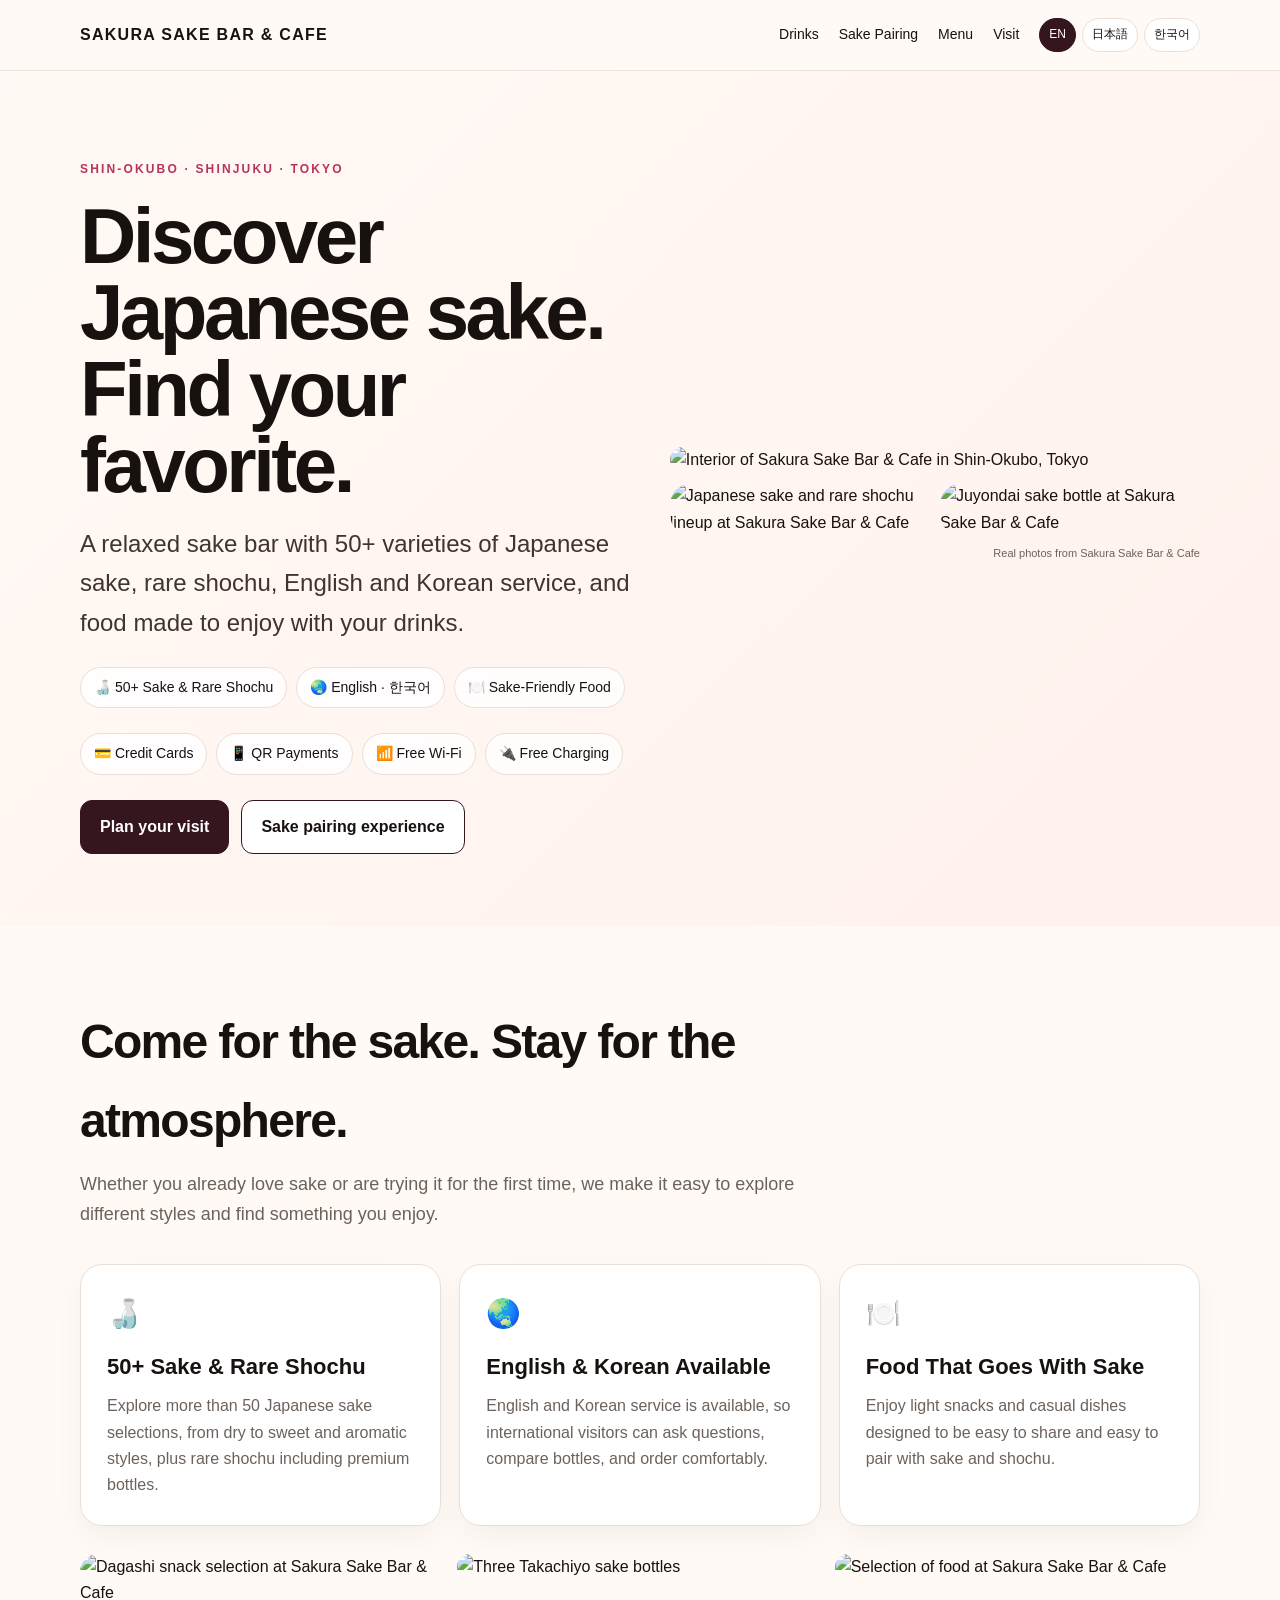
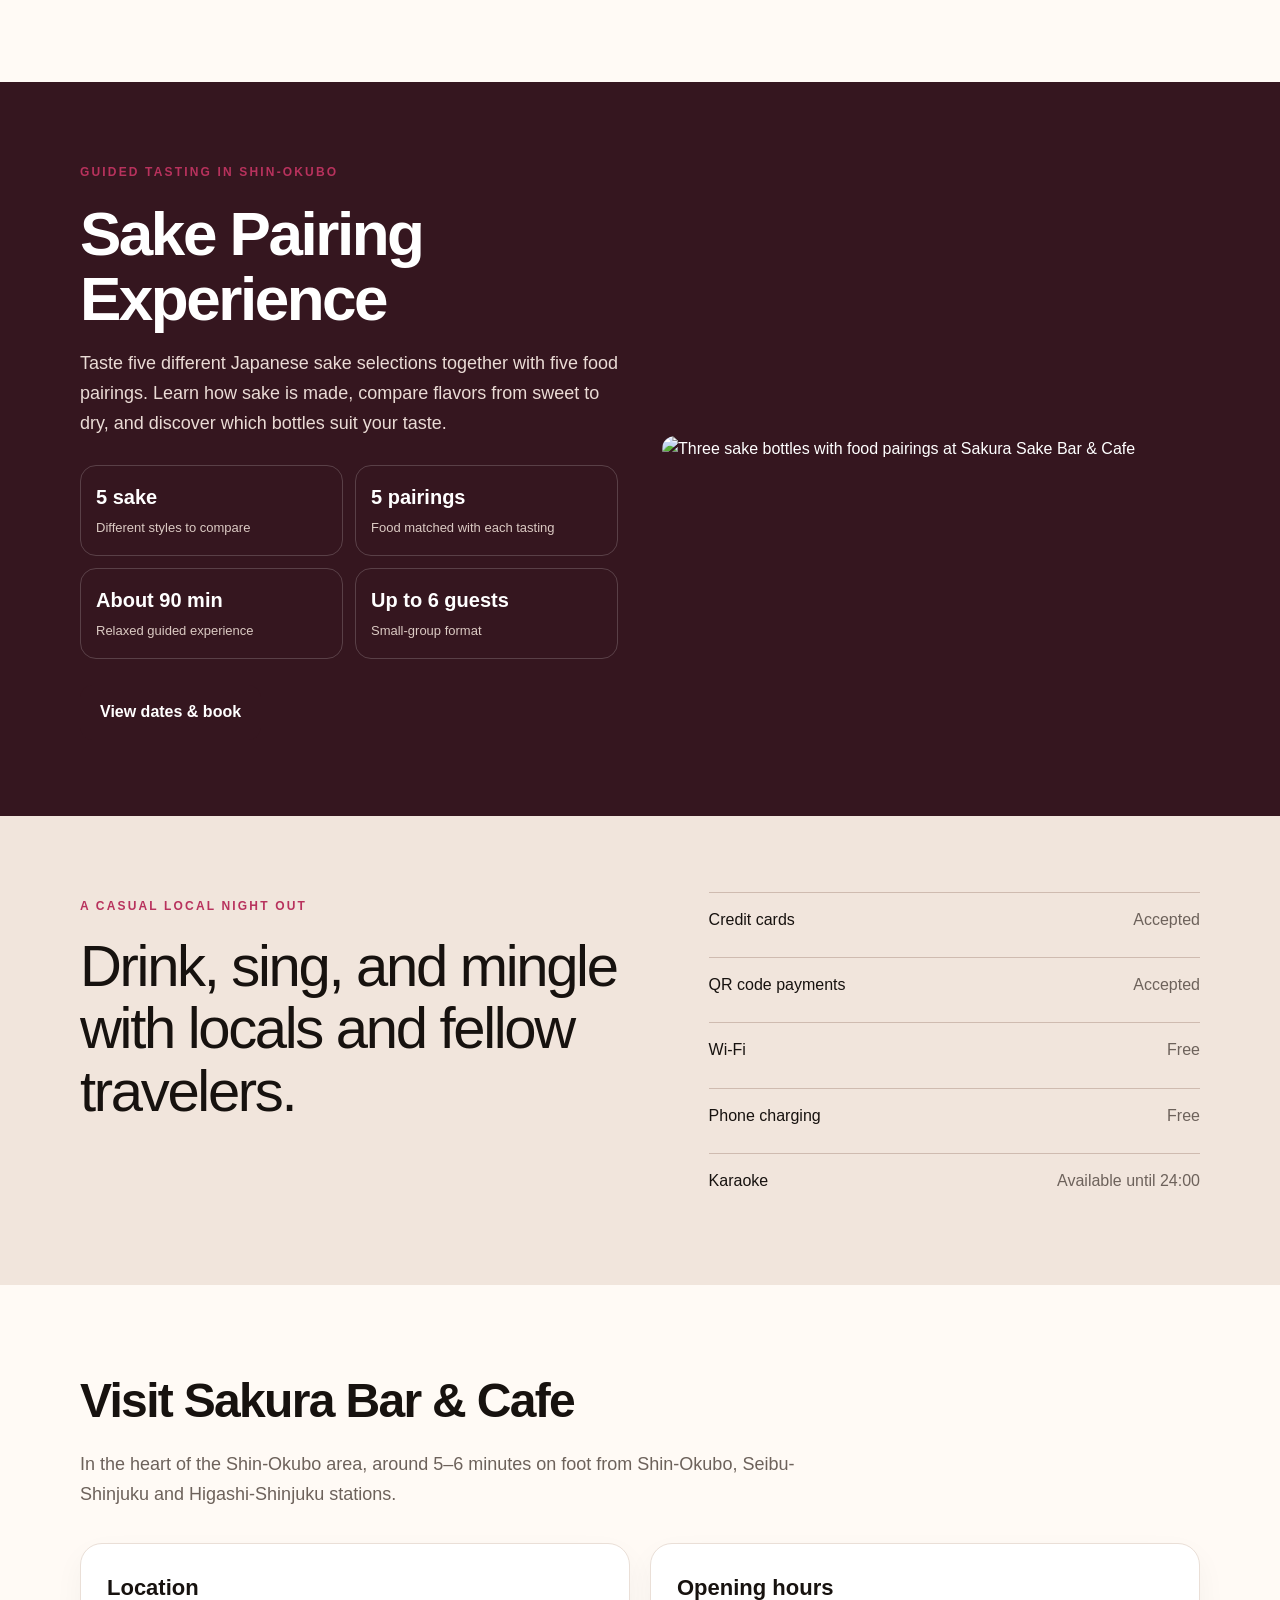
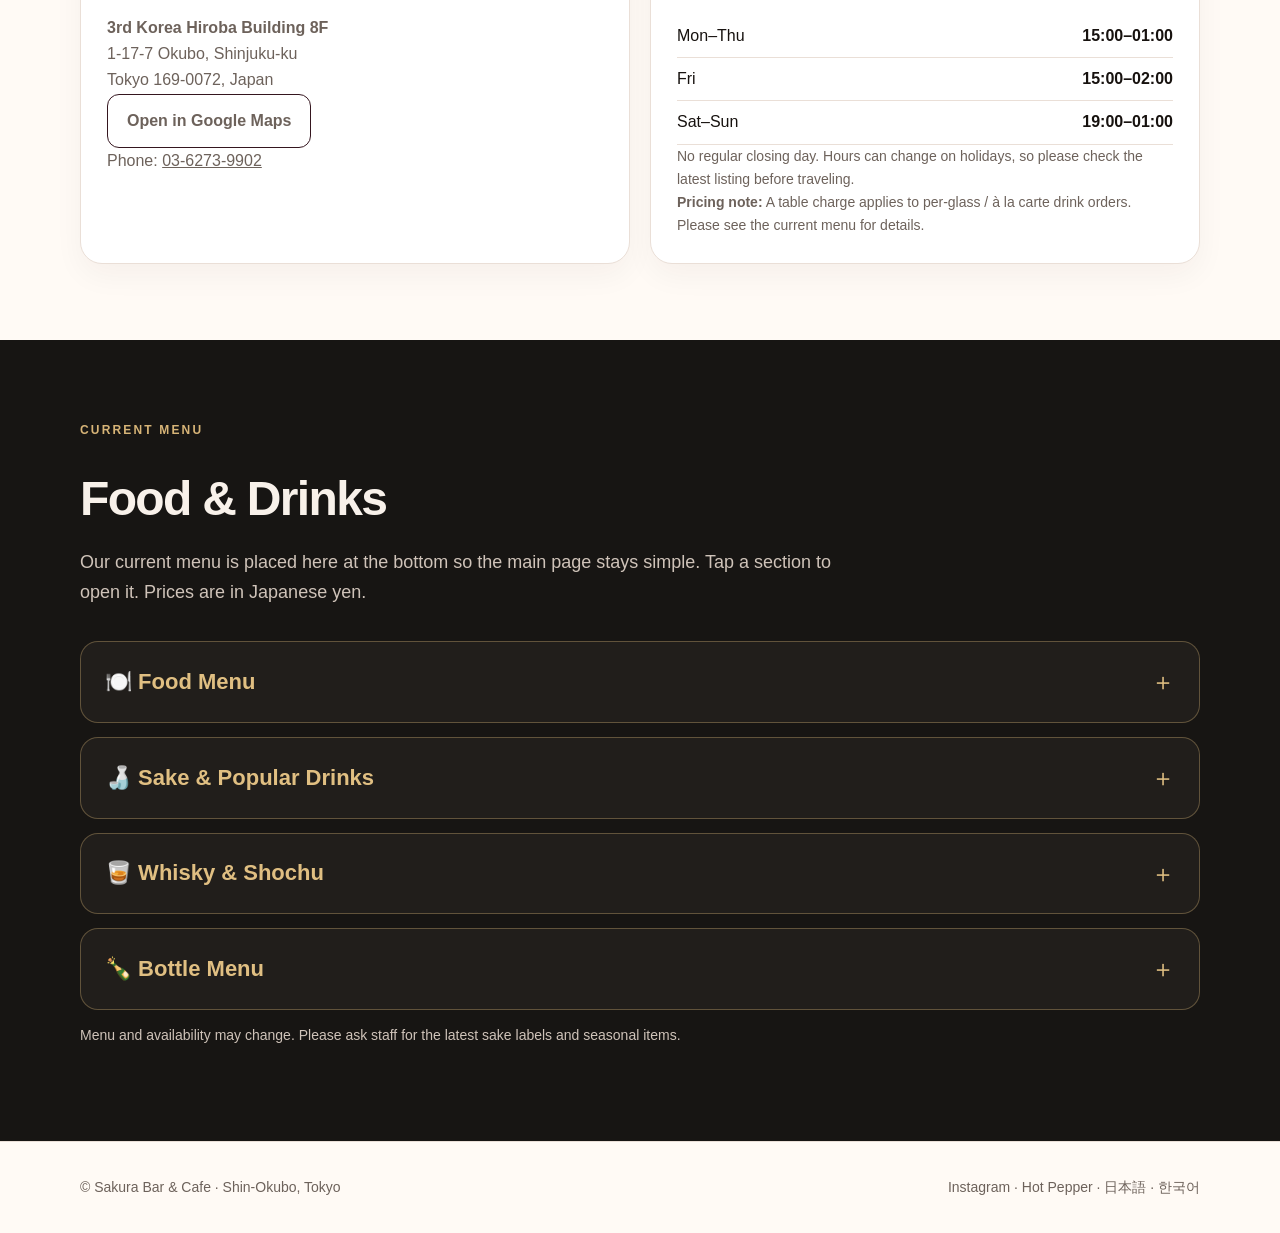
==== commit d7da91b7: "Use JPG hero assets with correct MIME type" ====
--- a/index.html
+++ b/index.html
@@ -13,7 +13,7 @@
 <body>
 <header class="topbar"><div class="wrap nav"><a class="brand" href="/">SAKURA SAKE BAR & CAFE</a><nav class="navlinks"><a href="#drinks">Drinks</a><a href="#pairing">Sake Pairing</a><a href="#menu">Menu</a><a href="#visit">Visit</a><div class="langs"><a href="/" aria-current="page">EN</a><a href="/ja/">日本語</a><a href="/ko/">한국어</a></div></nav></div></header>
 <main>
-<section class="hero"><div class="wrap hero-grid"><div class="hero-copy"><div class="eyebrow">Shin-Okubo · Shinjuku · Tokyo</div><h1>Discover Japanese sake.<br>Find your favorite.</h1><p class="lead">A relaxed sake bar with 50+ varieties of Japanese sake, rare shochu, English and Korean service, and food made to enjoy with your drinks.</p><div class="pillrow"><span class="pill">🍶 50+ Sake & Rare Shochu</span><span class="pill">🌏 English · 한국어</span><span class="pill">🍽️ Sake-Friendly Food</span></div><div class="pillrow"><span class="pill">💳 Credit Cards</span><span class="pill">📱 QR Payments</span><span class="pill">📶 Free Wi-Fi</span><span class="pill">🔌 Free Charging</span></div><div class="cta"><a class="btn primary" href="#visit">Plan your visit</a><a class="btn secondary" href="#pairing">Sake pairing experience</a></div></div><div><div class="hero-media"><img src="/assets/interior-wide.webp" alt="Interior of Sakura Sake Bar & Cafe in Shin-Okubo, Tokyo" loading="eager"><img src="/assets/sake-shochu-lineup.webp" alt="Japanese sake and rare shochu lineup at Sakura Sake Bar & Cafe" loading="eager"><img src="/assets/juyondai-counter.webp" alt="Juyondai sake bottle at Sakura Sake Bar & Cafe" loading="eager"></div><div class="photo-credit">Real photos from Sakura Sake Bar & Cafe</div></div></div></section>
+<section class="hero"><div class="wrap hero-grid"><div class="hero-copy"><div class="eyebrow">Shin-Okubo · Shinjuku · Tokyo</div><h1>Discover Japanese sake.<br>Find your favorite.</h1><p class="lead">A relaxed sake bar with 50+ varieties of Japanese sake, rare shochu, English and Korean service, and food made to enjoy with your drinks.</p><div class="pillrow"><span class="pill">🍶 50+ Sake & Rare Shochu</span><span class="pill">🌏 English · 한국어</span><span class="pill">🍽️ Sake-Friendly Food</span></div><div class="pillrow"><span class="pill">💳 Credit Cards</span><span class="pill">📱 QR Payments</span><span class="pill">📶 Free Wi-Fi</span><span class="pill">🔌 Free Charging</span></div><div class="cta"><a class="btn primary" href="#visit">Plan your visit</a><a class="btn secondary" href="#pairing">Sake pairing experience</a></div></div><div><div class="hero-media"><img src="/assets/interior-wide.jpg" alt="Interior of Sakura Sake Bar & Cafe in Shin-Okubo, Tokyo" loading="eager"><img src="/assets/sake-shochu-lineup.jpg" alt="Japanese sake and rare shochu lineup at Sakura Sake Bar & Cafe" loading="eager"><img src="/assets/juyondai-counter.jpg" alt="Juyondai sake bottle at Sakura Sake Bar & Cafe" loading="eager"></div><div class="photo-credit">Real photos from Sakura Sake Bar & Cafe</div></div></div></section>
 <section id="drinks"><div class="wrap"><div class="section-head"><h2>Come for the sake. Stay for the atmosphere.</h2><p>Whether you already love sake or are trying it for the first time, we make it easy to explore different styles and find something you enjoy.</p></div><div class="grid3"><article class="card"><div class="icon">🍶</div><h3>50+ Sake & Rare Shochu</h3><p>Explore more than 50 Japanese sake selections, from dry to sweet and aromatic styles, plus rare shochu including premium bottles.</p></article><article class="card"><div class="icon">🌏</div><h3>English & Korean Available</h3><p>English and Korean service is available, so international visitors can ask questions, compare bottles, and order comfortably.</p></article><article class="card"><div class="icon">🍽️</div><h3>Food That Goes With Sake</h3><p>Enjoy light snacks and casual dishes designed to be easy to share and easy to pair with sake and shochu.</p></article></div><div class="photo-strip"><img src="https://a0.muscache.com/im/pictures/Mt/MtTemplate-6906653/original/3885f02c-bdd4-4554-bd8f-735e57ad3d0d.png?im_w=1200" alt="Dagashi snack selection at Sakura Sake Bar & Cafe"><img src="https://a0.muscache.com/im/pictures/Mt/MtTemplate-6906653/original/026e3481-9d9d-4693-bd46-e3e7b353f71c.jpeg?im_w=1200" alt="Three Takachiyo sake bottles"><img src="https://imgfp.hotp.jp/IMGH/57/60/P050815760/P050815760_480.jpg" alt="Selection of food at Sakura Sake Bar & Cafe"></div></div></section>
 <section id="pairing" class="pairing"><div class="wrap pairing-grid"><div><div class="eyebrow">Guided tasting in Shin-Okubo</div><h2>Sake Pairing Experience</h2><p>Taste five different Japanese sake selections together with five food pairings. Learn how sake is made, compare flavors from sweet to dry, and discover which bottles suit your taste.</p><div class="pairing-points"><div class="pairing-point"><strong>5 sake</strong><span>Different styles to compare</span></div><div class="pairing-point"><strong>5 pairings</strong><span>Food matched with each tasting</span></div><div class="pairing-point"><strong>About 90 min</strong><span>Relaxed guided experience</span></div><div class="pairing-point"><strong>Up to 6 guests</strong><span>Small-group format</span></div></div><div class="cta"><a class="btn primary" href="https://www.airbnb.jp/experiences/6906653" rel="noopener">View dates & book</a></div></div><div class="pairing-photo"><img src="https://a0.muscache.com/im/pictures/Mt/MtTemplate-6906653/original/d0ff8173-7073-415d-bc8a-5778353bb8f4.jpeg?im_w=1200" alt="Three sake bottles with food pairings at Sakura Sake Bar & Cafe"></div></div></section>
 <section id="experience" class="band"><div class="wrap facts"><div><div class="eyebrow">A casual local night out</div><p class="bigfact">Drink, sing, and mingle with locals and fellow travelers.</p></div><div class="factlist"><div class="fact"><span>Credit cards</span><span>Accepted</span></div><div class="fact"><span>QR code payments</span><span>Accepted</span></div><div class="fact"><span>Wi-Fi</span><span>Free</span></div><div class="fact"><span>Phone charging</span><span>Free</span></div><div class="fact"><span>Karaoke</span><span>Available until 24:00</span></div></div></div></section>
--- a/style.css
+++ b/style.css
@@ -1,9 +1,9 @@
 :root{--ink:#17120f;--muted:#6d625b;--paper:#fffaf5;--card:#fff;--sakura:#b8325d;--deep:#35161f;--gold:#b58a43;--line:#eadfd7;--max:1120px}
 *{box-sizing:border-box}html{scroll-behavior:smooth}body{margin:0;font-family:Inter,ui-sans-serif,-apple-system,BlinkMacSystemFont,"Segoe UI",Roboto,"Noto Sans",Arial,sans-serif;color:var(--ink);background:var(--paper);line-height:1.65}a{color:inherit}.wrap{width:min(var(--max),calc(100% - 40px));margin:auto}
 .topbar{position:sticky;top:0;z-index:30;background:rgba(255,250,245,.94);backdrop-filter:blur(12px);border-bottom:1px solid rgba(234,223,215,.8)}.nav{height:70px;display:flex;align-items:center;justify-content:space-between;gap:16px}.brand{font-weight:800;letter-spacing:.08em;text-decoration:none}.navlinks{display:flex;align-items:center;gap:20px;font-size:14px}.navlinks a{text-decoration:none}.langs{display:flex;gap:6px}.langs a{border:1px solid var(--line);padding:6px 9px;border-radius:999px;background:#fff;font-size:12px}.langs a[aria-current="page"]{background:var(--deep);color:#fff;border-color:var(--deep)}
-.hero{padding:48px 0 36px;background:linear-gradient(135deg,#fffaf5,#fff1ed)}.hero-grid{display:grid;grid-template-columns:1.02fr .98fr;gap:38px;align-items:center}.hero-copy{padding:36px 0}.eyebrow{display:inline-block;text-transform:uppercase;letter-spacing:.18em;font-weight:700;color:var(--sakura);font-size:12px;margin-bottom:18px}.hero h1{font-size:clamp(44px,7vw,78px);line-height:.98;margin:0 0 20px;letter-spacing:-.045em}.hero .lead{font-size:clamp(18px,2vw,24px);color:#3f3430;margin:0}.hero-media{display:grid;grid-template-columns:1fr 1fr;gap:10px;align-items:start}.hero-media img{width:100%;height:auto;max-width:100%;border-radius:22px;display:block}.hero-media img:first-child{grid-column:1/3}.hero-media img:nth-child(1){content:url('/assets/interior-wide.webp')}.hero-media img:nth-child(2){content:url('/assets/sake-shochu-lineup.webp')}.hero-media img:nth-child(3){content:url('/assets/juyondai-counter.webp')}.photo-credit{font-size:11px;color:var(--muted);margin-top:8px;text-align:right}.pillrow{display:flex;flex-wrap:wrap;gap:9px;margin:25px 0}.pill{border:1px solid var(--line);background:rgba(255,255,255,.84);padding:8px 13px;border-radius:999px;font-size:14px}.cta{display:flex;gap:12px;flex-wrap:wrap;margin-top:25px}.btn{display:inline-flex;align-items:center;justify-content:center;padding:13px 19px;border-radius:12px;text-decoration:none;font-weight:750;border:1px solid var(--deep)}.btn.primary{background:var(--deep);color:#fff}.btn.secondary{background:#fff}
+.hero{padding:48px 0 36px;background:linear-gradient(135deg,#fffaf5,#fff1ed)}.hero-grid{display:grid;grid-template-columns:1.02fr .98fr;gap:38px;align-items:center}.hero-copy{padding:36px 0}.eyebrow{display:inline-block;text-transform:uppercase;letter-spacing:.18em;font-weight:700;color:var(--sakura);font-size:12px;margin-bottom:18px}.hero h1{font-size:clamp(44px,7vw,78px);line-height:.98;margin:0 0 20px;letter-spacing:-.045em}.hero .lead{font-size:clamp(18px,2vw,24px);color:#3f3430;margin:0}.hero-media{display:grid;grid-template-columns:1fr 1fr;gap:10px;align-items:start}.hero-media img{width:100%;height:auto;max-width:100%;border-radius:22px;display:block}.hero-media img:first-child{grid-column:1/3}.photo-credit{font-size:11px;color:var(--muted);margin-top:8px;text-align:right}.pillrow{display:flex;flex-wrap:wrap;gap:9px;margin:25px 0}.pill{border:1px solid var(--line);background:rgba(255,255,255,.84);padding:8px 13px;border-radius:999px;font-size:14px}.cta{display:flex;gap:12px;flex-wrap:wrap;margin-top:25px}.btn{display:inline-flex;align-items:center;justify-content:center;padding:13px 19px;border-radius:12px;text-decoration:none;font-weight:750;border:1px solid var(--deep)}.btn.primary{background:var(--deep);color:#fff}.btn.secondary{background:#fff}
 section{padding:76px 0}.section-head{max-width:760px;margin-bottom:34px}.section-head h2{font-size:clamp(30px,4vw,48px);margin:0 0 10px;letter-spacing:-.035em}.section-head p{margin:0;color:var(--muted);font-size:18px}.grid3{display:grid;grid-template-columns:repeat(3,1fr);gap:18px}.card{background:var(--card);border:1px solid var(--line);border-radius:22px;padding:26px;box-shadow:0 12px 30px rgba(53,22,31,.045)}.icon{font-size:28px}.card h3{font-size:22px;margin:12px 0 8px}.card p{margin:0;color:var(--muted)}
-.photo-strip{display:grid;grid-template-columns:1fr 1fr 1fr;gap:12px;margin-top:28px;align-items:start}.photo-strip img{width:100%;height:auto;max-width:100%;border-radius:18px;display:block}.photo-strip img:nth-child(1){content:url('https://a0.muscache.com/im/pictures/Mt/MtTemplate-6906653/original/3885f02c-bdd4-4554-bd8f-735e57ad3d0d.png?im_w=1200')}.photo-strip img:nth-child(2){content:url('https://a0.muscache.com/im/pictures/Mt/MtTemplate-6906653/original/026e3481-9d9d-4693-bd46-e3e7b353f71c.jpeg?im_w=1200')}.photo-strip img:nth-child(3){content:url('https://imgfp.hotp.jp/IMGH/57/60/P050815760/P050815760_480.jpg')}
+.photo-strip{display:grid;grid-template-columns:1fr 1fr 1fr;gap:12px;margin-top:28px;align-items:start}.photo-strip img{width:100%;height:auto;max-width:100%;border-radius:18px;display:block}
 .pairing{background:var(--deep);color:#fff}.pairing-grid{display:grid;grid-template-columns:1fr 1fr;gap:44px;align-items:center}.pairing h2{font-size:clamp(36px,5vw,62px);line-height:1.05;margin:0 0 18px;letter-spacing:-.04em}.pairing p{color:#eadbd5;font-size:18px}.pairing .btn.secondary{color:var(--deep)}.pairing-points{display:grid;grid-template-columns:1fr 1fr;gap:12px;margin:26px 0}.pairing-point{border:1px solid rgba(255,255,255,.18);border-radius:16px;padding:15px}.pairing-point strong{display:block;font-size:20px}.pairing-point span{font-size:13px;color:#dbcac3}.pairing-photo img{width:100%;height:auto;max-width:100%;border-radius:24px;display:block}
 .band{background:#f1e5dc}.facts{display:grid;grid-template-columns:1.1fr .9fr;gap:28px;align-items:start}.bigfact{font-size:clamp(34px,5vw,58px);line-height:1.08;margin:0;letter-spacing:-.04em}.factlist{display:grid;gap:10px}.fact{border-top:1px solid #cfbbb0;padding:14px 0;display:flex;justify-content:space-between;gap:20px}.fact span:last-child{text-align:right;color:var(--muted)}
 #visit{padding-top:76px}.info{display:grid;grid-template-columns:1fr 1fr;gap:20px}.info h3{margin-top:0}.hours{width:100%;border-collapse:collapse}.hours td{padding:8px 0;border-bottom:1px solid var(--line)}.hours td:last-child{text-align:right;font-weight:650}.note{font-size:14px;color:var(--muted);margin-top:14px}
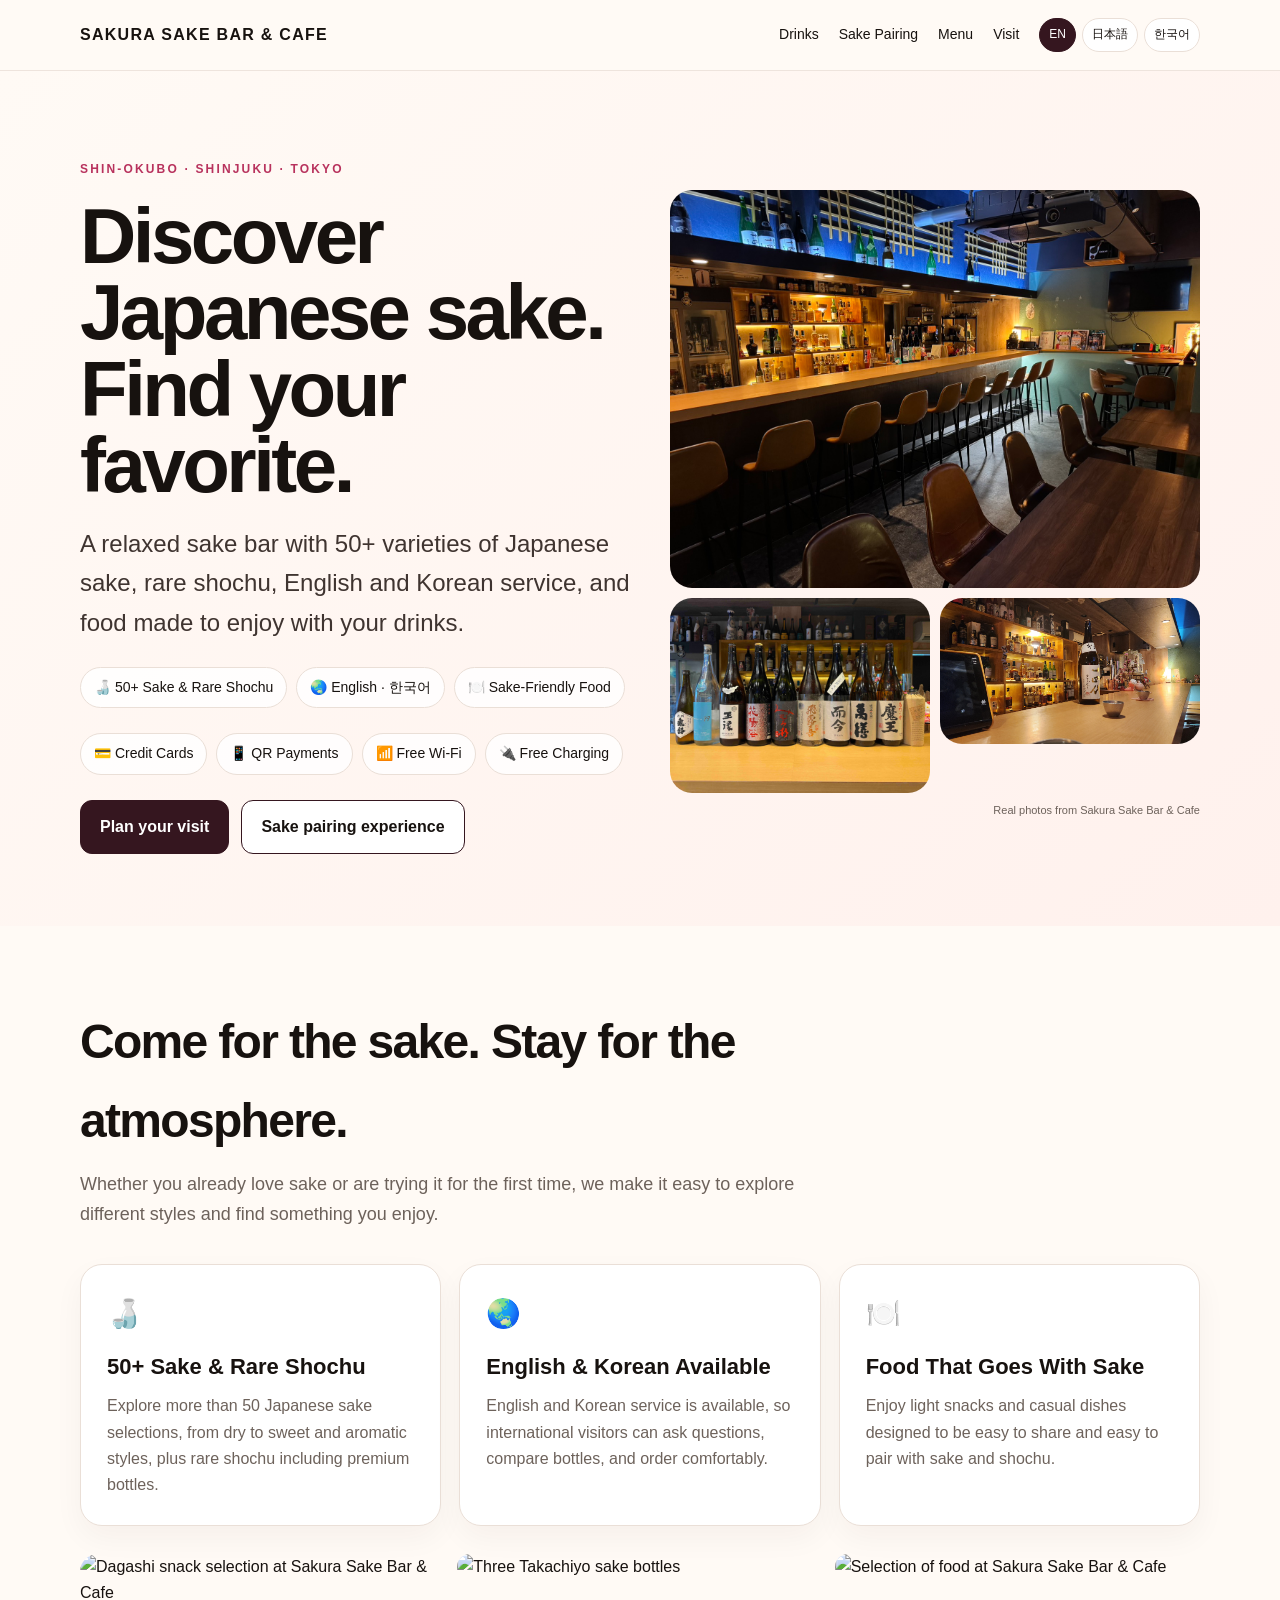
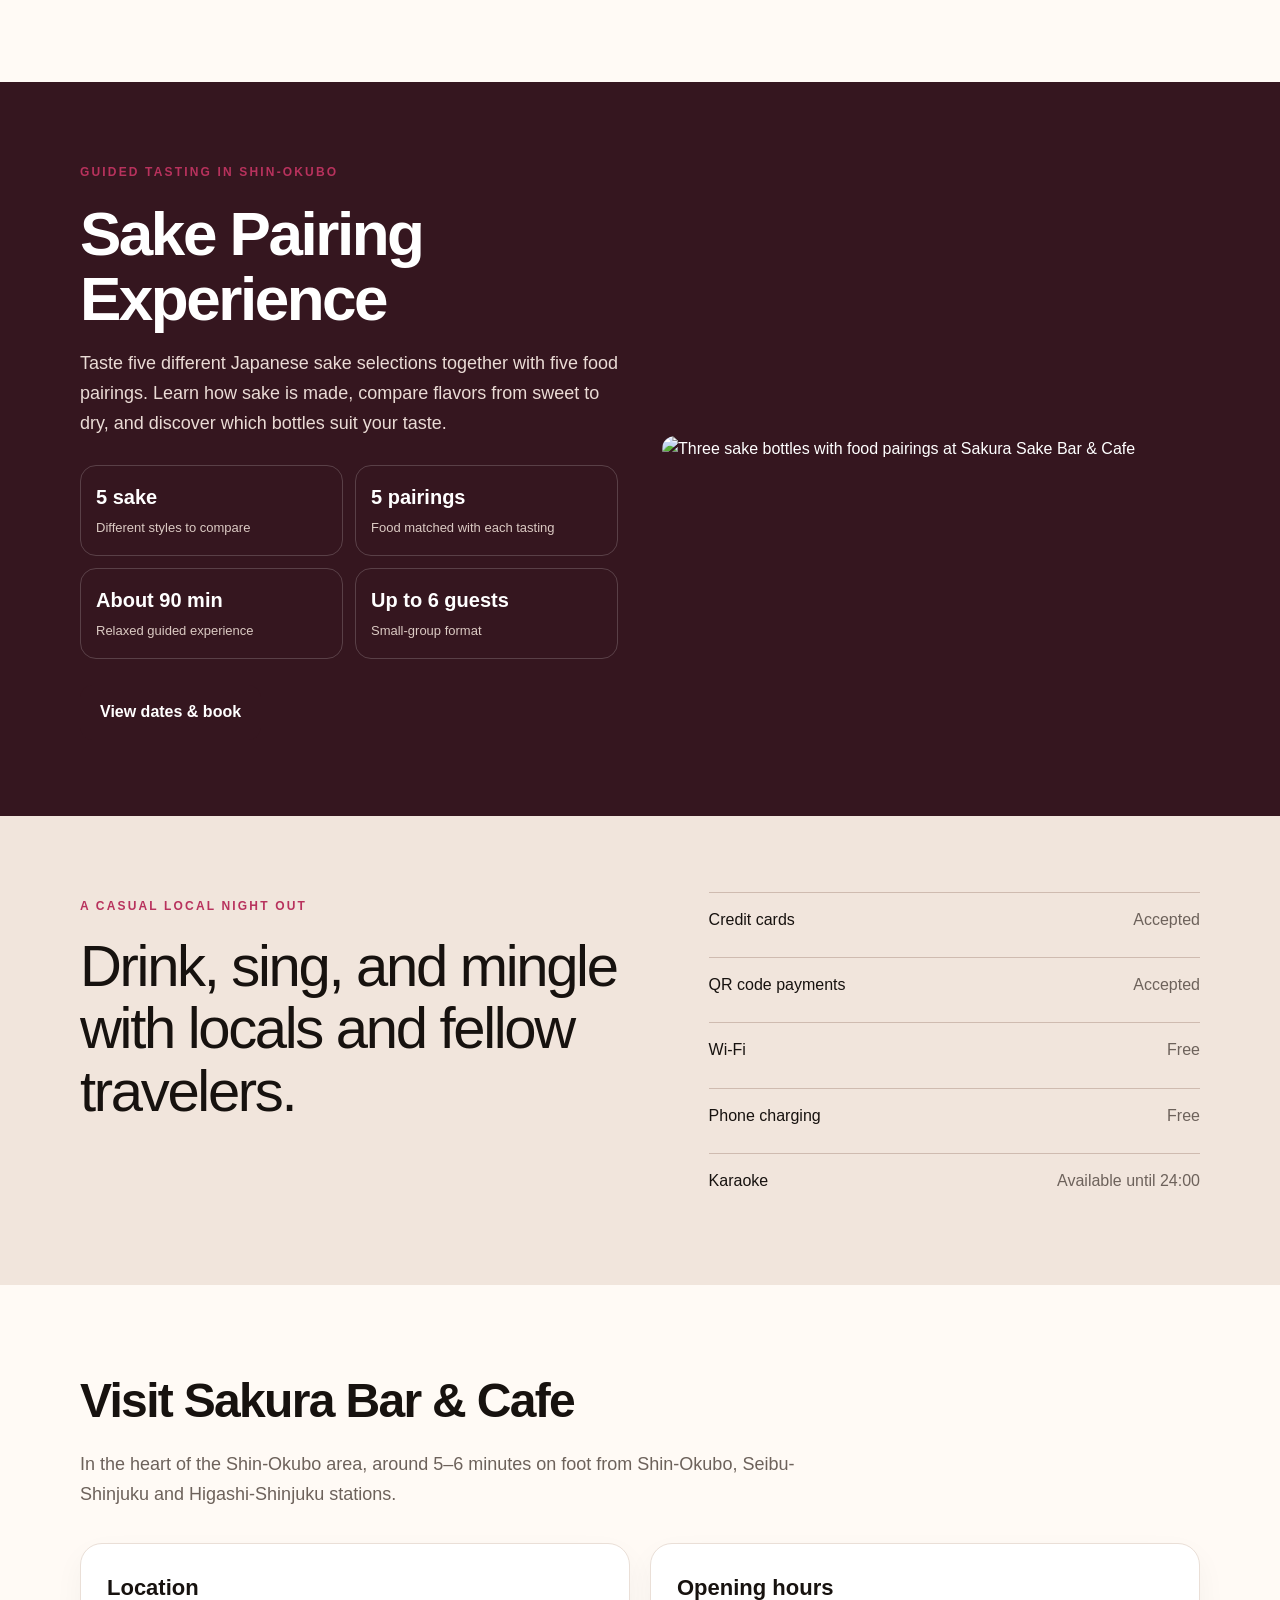
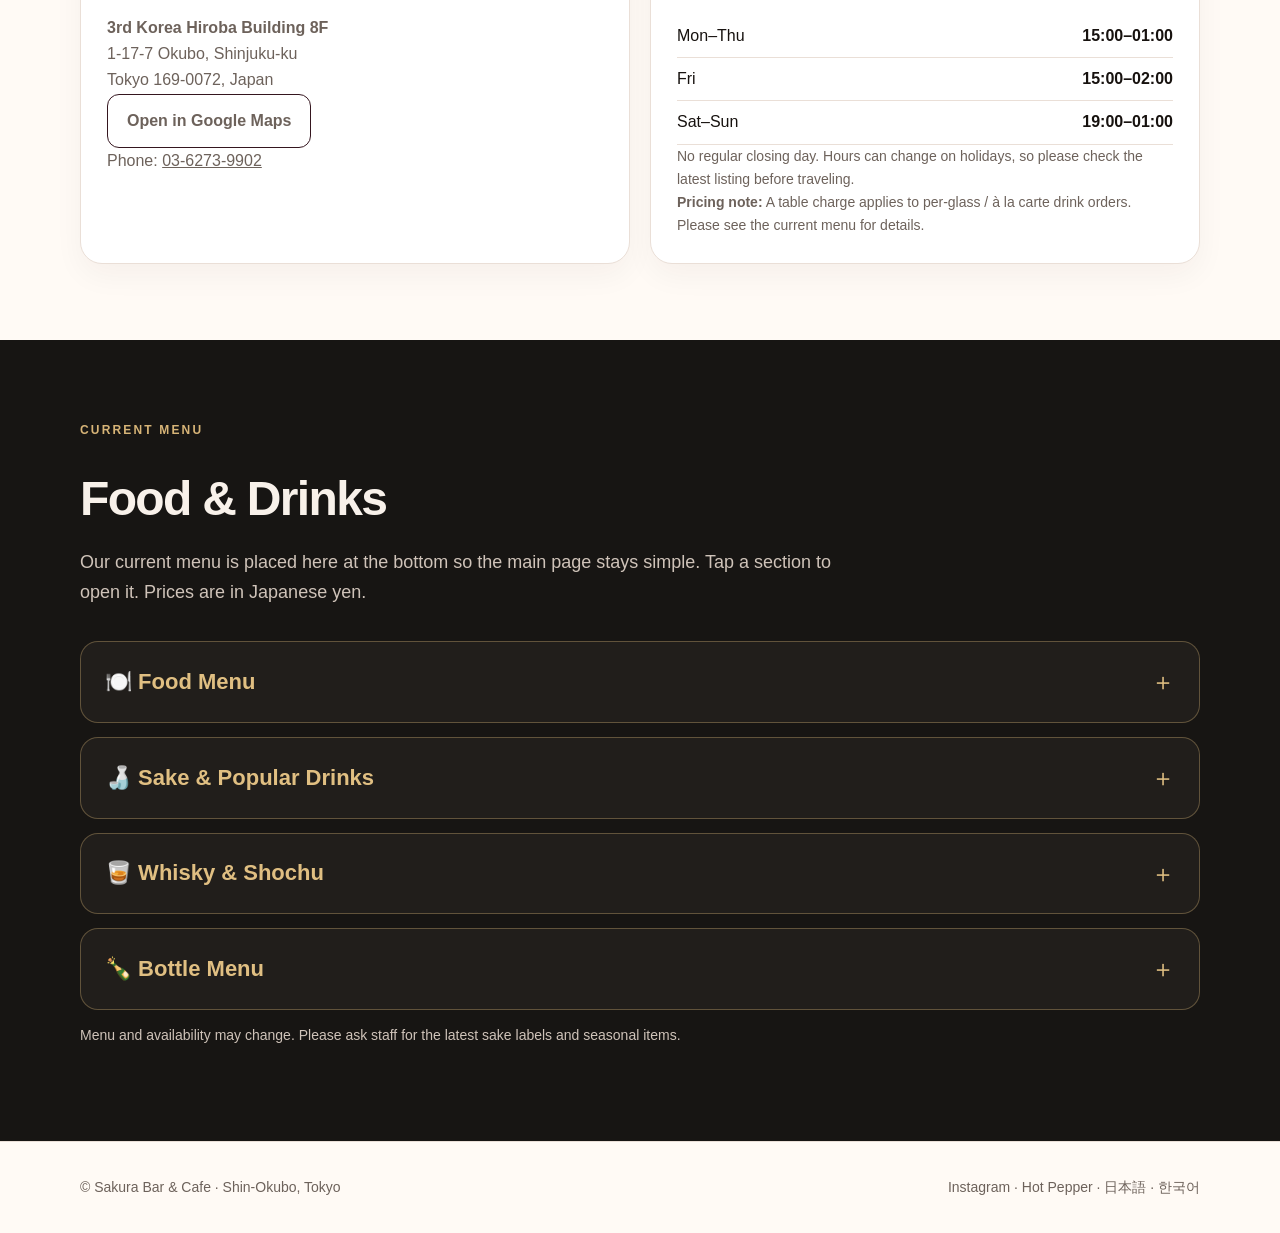
==== commit 5a626ad8: "Point hero interior image to uploaded full-resolution JPG" ====
--- a/index.html
+++ b/index.html
@@ -13,7 +13,7 @@
 <body>
 <header class="topbar"><div class="wrap nav"><a class="brand" href="/">SAKURA SAKE BAR & CAFE</a><nav class="navlinks"><a href="#drinks">Drinks</a><a href="#pairing">Sake Pairing</a><a href="#menu">Menu</a><a href="#visit">Visit</a><div class="langs"><a href="/" aria-current="page">EN</a><a href="/ja/">日本語</a><a href="/ko/">한국어</a></div></nav></div></header>
 <main>
-<section class="hero"><div class="wrap hero-grid"><div class="hero-copy"><div class="eyebrow">Shin-Okubo · Shinjuku · Tokyo</div><h1>Discover Japanese sake.<br>Find your favorite.</h1><p class="lead">A relaxed sake bar with 50+ varieties of Japanese sake, rare shochu, English and Korean service, and food made to enjoy with your drinks.</p><div class="pillrow"><span class="pill">🍶 50+ Sake & Rare Shochu</span><span class="pill">🌏 English · 한국어</span><span class="pill">🍽️ Sake-Friendly Food</span></div><div class="pillrow"><span class="pill">💳 Credit Cards</span><span class="pill">📱 QR Payments</span><span class="pill">📶 Free Wi-Fi</span><span class="pill">🔌 Free Charging</span></div><div class="cta"><a class="btn primary" href="#visit">Plan your visit</a><a class="btn secondary" href="#pairing">Sake pairing experience</a></div></div><div><div class="hero-media"><img src="/assets/interior-wide.jpg" alt="Interior of Sakura Sake Bar & Cafe in Shin-Okubo, Tokyo" loading="eager"><img src="/assets/sake-shochu-lineup.jpg" alt="Japanese sake and rare shochu lineup at Sakura Sake Bar & Cafe" loading="eager"><img src="/assets/juyondai-counter.jpg" alt="Juyondai sake bottle at Sakura Sake Bar & Cafe" loading="eager"></div><div class="photo-credit">Real photos from Sakura Sake Bar & Cafe</div></div></div></section>
+<section class="hero"><div class="wrap hero-grid"><div class="hero-copy"><div class="eyebrow">Shin-Okubo · Shinjuku · Tokyo</div><h1>Discover Japanese sake.<br>Find your favorite.</h1><p class="lead">A relaxed sake bar with 50+ varieties of Japanese sake, rare shochu, English and Korean service, and food made to enjoy with your drinks.</p><div class="pillrow"><span class="pill">🍶 50+ Sake & Rare Shochu</span><span class="pill">🌏 English · 한국어</span><span class="pill">🍽️ Sake-Friendly Food</span></div><div class="pillrow"><span class="pill">💳 Credit Cards</span><span class="pill">📱 QR Payments</span><span class="pill">📶 Free Wi-Fi</span><span class="pill">🔌 Free Charging</span></div><div class="cta"><a class="btn primary" href="#visit">Plan your visit</a><a class="btn secondary" href="#pairing">Sake pairing experience</a></div></div><div><div class="hero-media"><img src="/assets/interior_wide.jpg" alt="Interior of Sakura Sake Bar & Cafe in Shin-Okubo, Tokyo" loading="eager"><img src="/assets/sake-shochu-lineup.jpg" alt="Japanese sake and rare shochu lineup at Sakura Sake Bar & Cafe" loading="eager"><img src="/assets/juyondai-counter.jpg" alt="Juyondai sake bottle at Sakura Sake Bar & Cafe" loading="eager"></div><div class="photo-credit">Real photos from Sakura Sake Bar & Cafe</div></div></div></section>
 <section id="drinks"><div class="wrap"><div class="section-head"><h2>Come for the sake. Stay for the atmosphere.</h2><p>Whether you already love sake or are trying it for the first time, we make it easy to explore different styles and find something you enjoy.</p></div><div class="grid3"><article class="card"><div class="icon">🍶</div><h3>50+ Sake & Rare Shochu</h3><p>Explore more than 50 Japanese sake selections, from dry to sweet and aromatic styles, plus rare shochu including premium bottles.</p></article><article class="card"><div class="icon">🌏</div><h3>English & Korean Available</h3><p>English and Korean service is available, so international visitors can ask questions, compare bottles, and order comfortably.</p></article><article class="card"><div class="icon">🍽️</div><h3>Food That Goes With Sake</h3><p>Enjoy light snacks and casual dishes designed to be easy to share and easy to pair with sake and shochu.</p></article></div><div class="photo-strip"><img src="https://a0.muscache.com/im/pictures/Mt/MtTemplate-6906653/original/3885f02c-bdd4-4554-bd8f-735e57ad3d0d.png?im_w=1200" alt="Dagashi snack selection at Sakura Sake Bar & Cafe"><img src="https://a0.muscache.com/im/pictures/Mt/MtTemplate-6906653/original/026e3481-9d9d-4693-bd46-e3e7b353f71c.jpeg?im_w=1200" alt="Three Takachiyo sake bottles"><img src="https://imgfp.hotp.jp/IMGH/57/60/P050815760/P050815760_480.jpg" alt="Selection of food at Sakura Sake Bar & Cafe"></div></div></section>
 <section id="pairing" class="pairing"><div class="wrap pairing-grid"><div><div class="eyebrow">Guided tasting in Shin-Okubo</div><h2>Sake Pairing Experience</h2><p>Taste five different Japanese sake selections together with five food pairings. Learn how sake is made, compare flavors from sweet to dry, and discover which bottles suit your taste.</p><div class="pairing-points"><div class="pairing-point"><strong>5 sake</strong><span>Different styles to compare</span></div><div class="pairing-point"><strong>5 pairings</strong><span>Food matched with each tasting</span></div><div class="pairing-point"><strong>About 90 min</strong><span>Relaxed guided experience</span></div><div class="pairing-point"><strong>Up to 6 guests</strong><span>Small-group format</span></div></div><div class="cta"><a class="btn primary" href="https://www.airbnb.jp/experiences/6906653" rel="noopener">View dates & book</a></div></div><div class="pairing-photo"><img src="https://a0.muscache.com/im/pictures/Mt/MtTemplate-6906653/original/d0ff8173-7073-415d-bc8a-5778353bb8f4.jpeg?im_w=1200" alt="Three sake bottles with food pairings at Sakura Sake Bar & Cafe"></div></div></section>
 <section id="experience" class="band"><div class="wrap facts"><div><div class="eyebrow">A casual local night out</div><p class="bigfact">Drink, sing, and mingle with locals and fellow travelers.</p></div><div class="factlist"><div class="fact"><span>Credit cards</span><span>Accepted</span></div><div class="fact"><span>QR code payments</span><span>Accepted</span></div><div class="fact"><span>Wi-Fi</span><span>Free</span></div><div class="fact"><span>Phone charging</span><span>Free</span></div><div class="fact"><span>Karaoke</span><span>Available until 24:00</span></div></div></div></section>
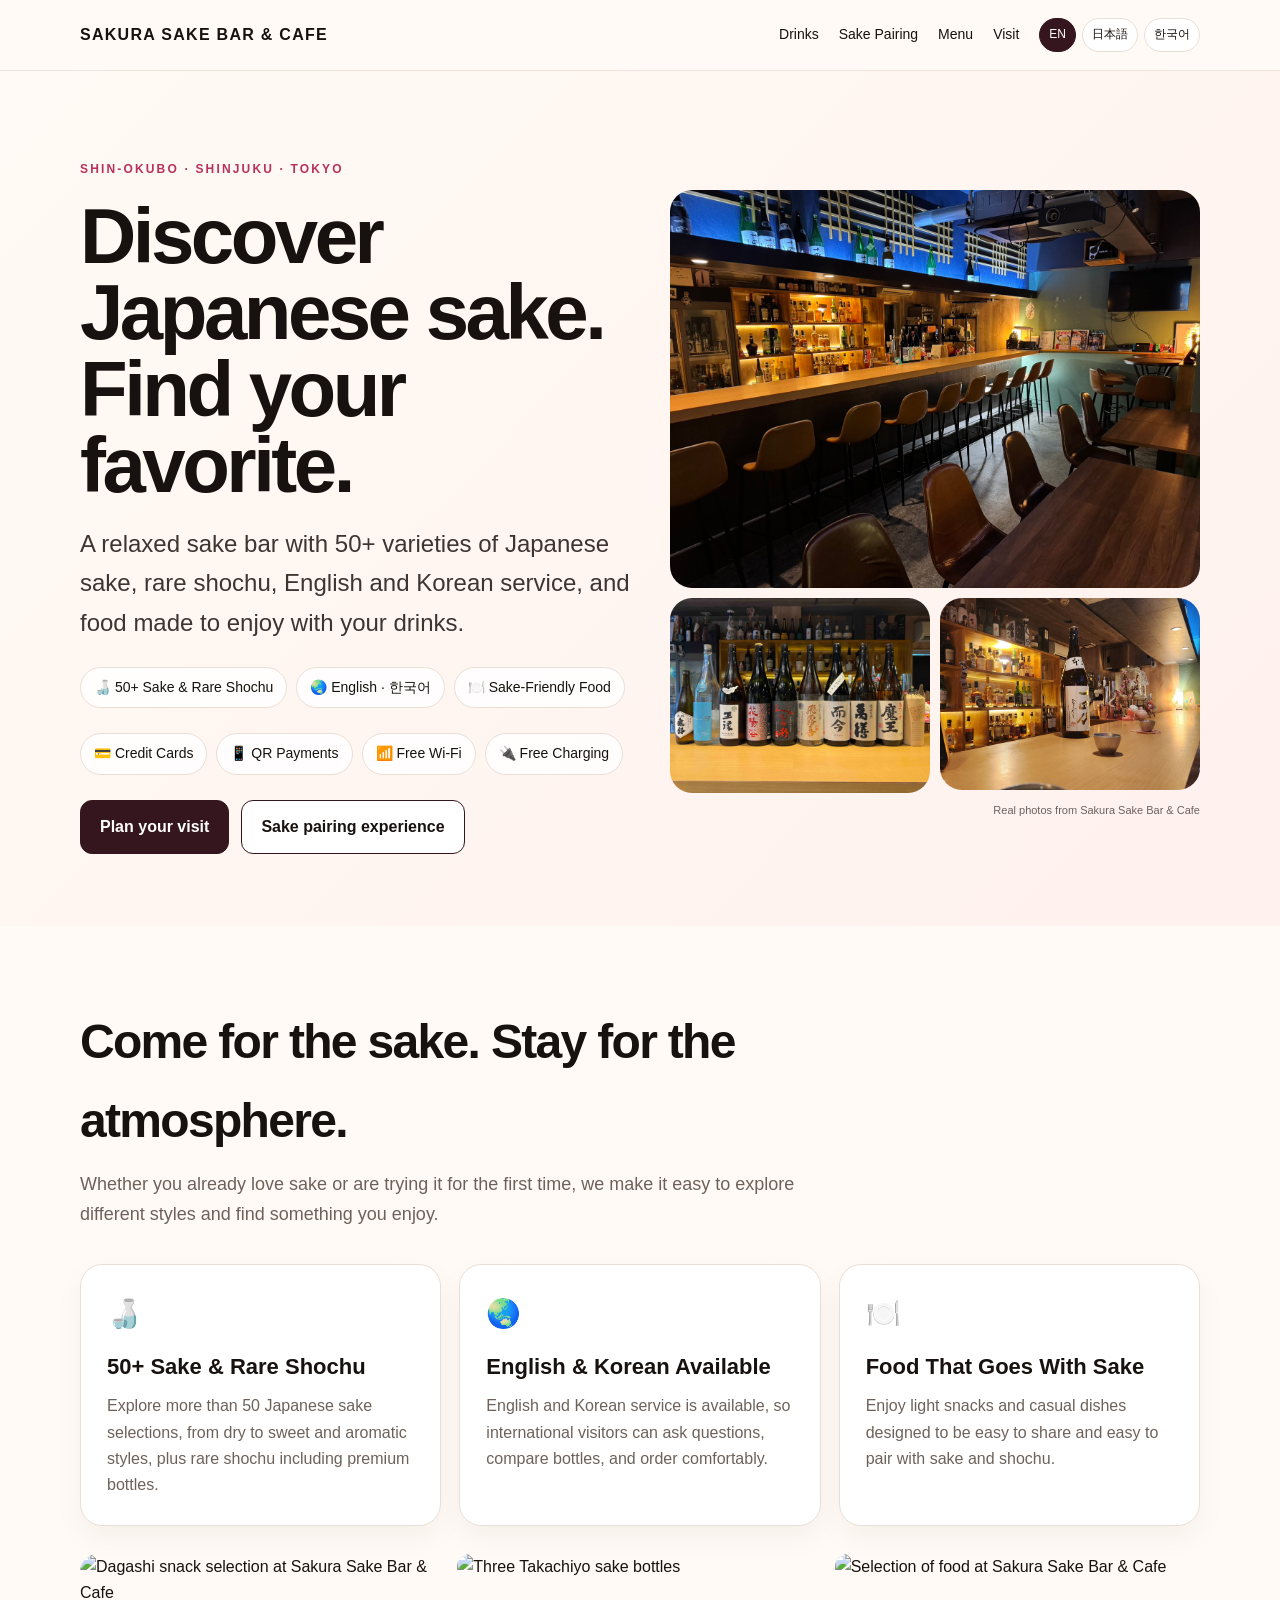
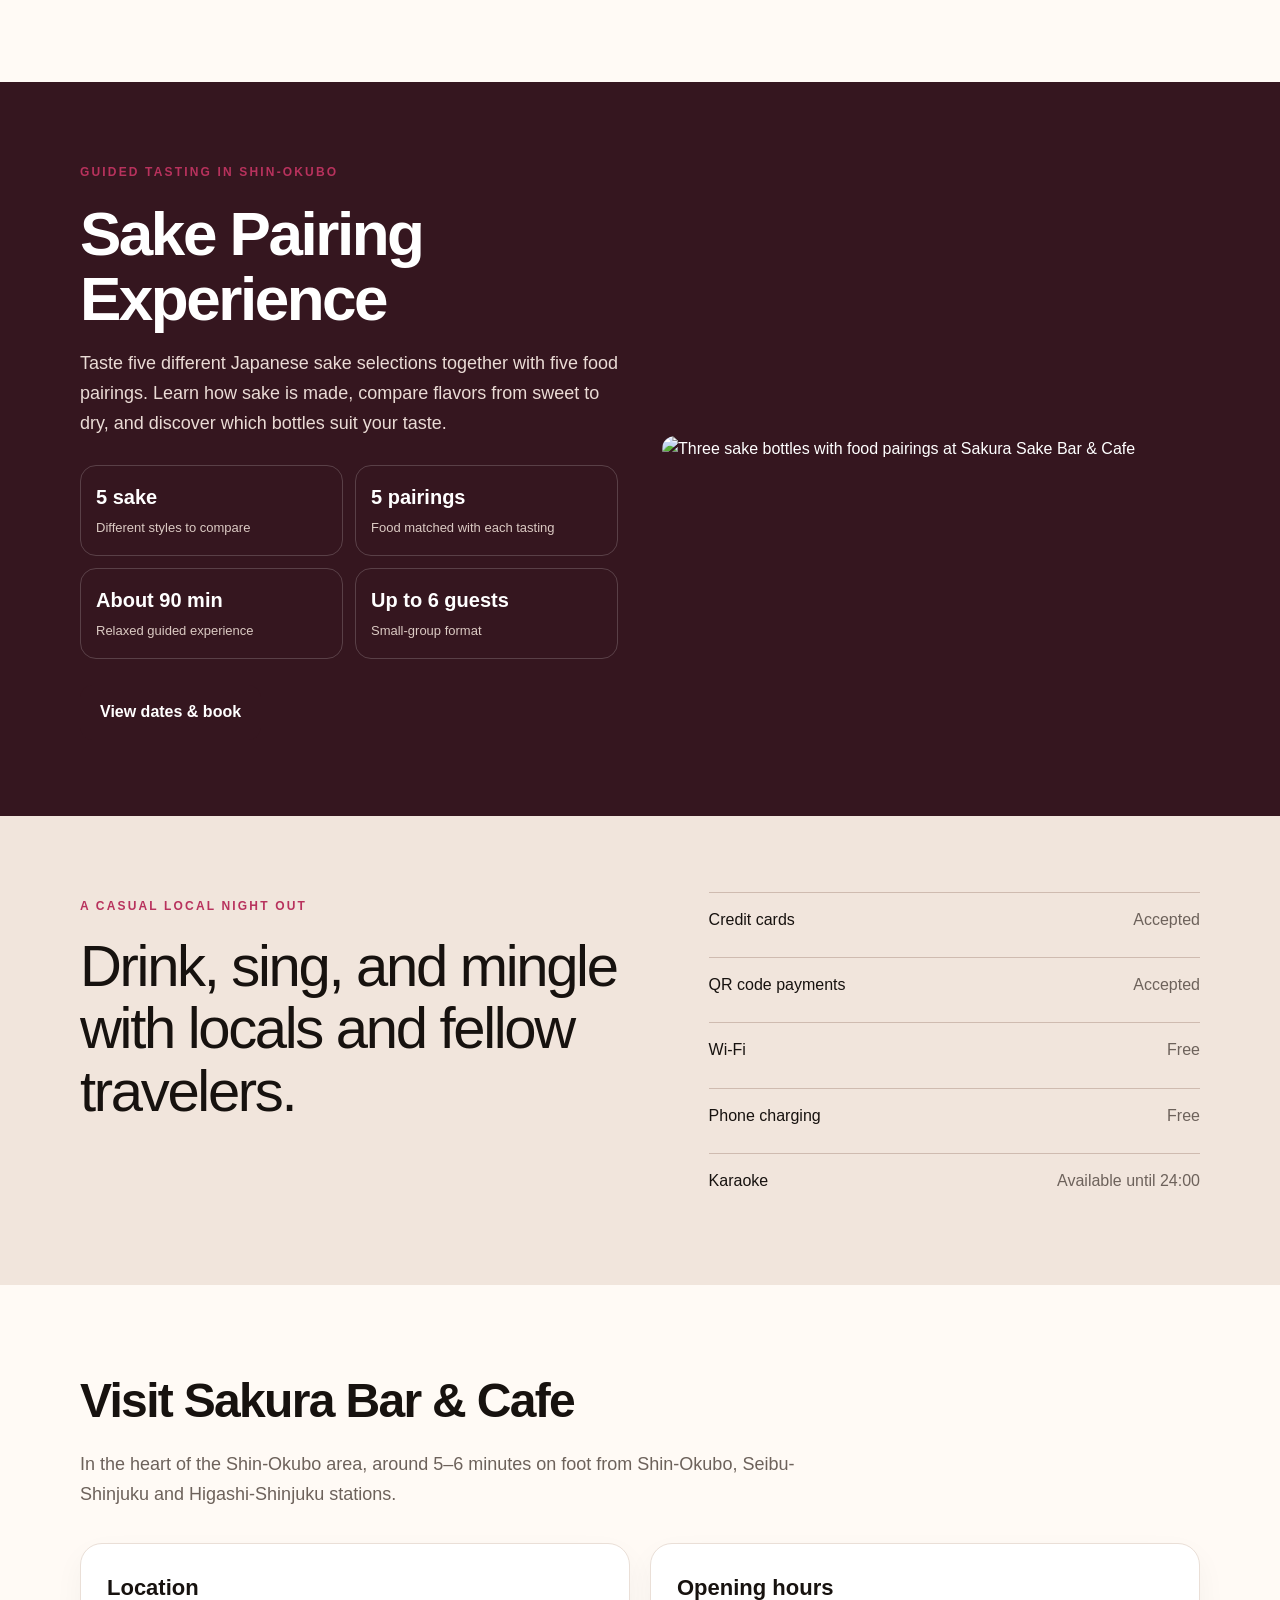
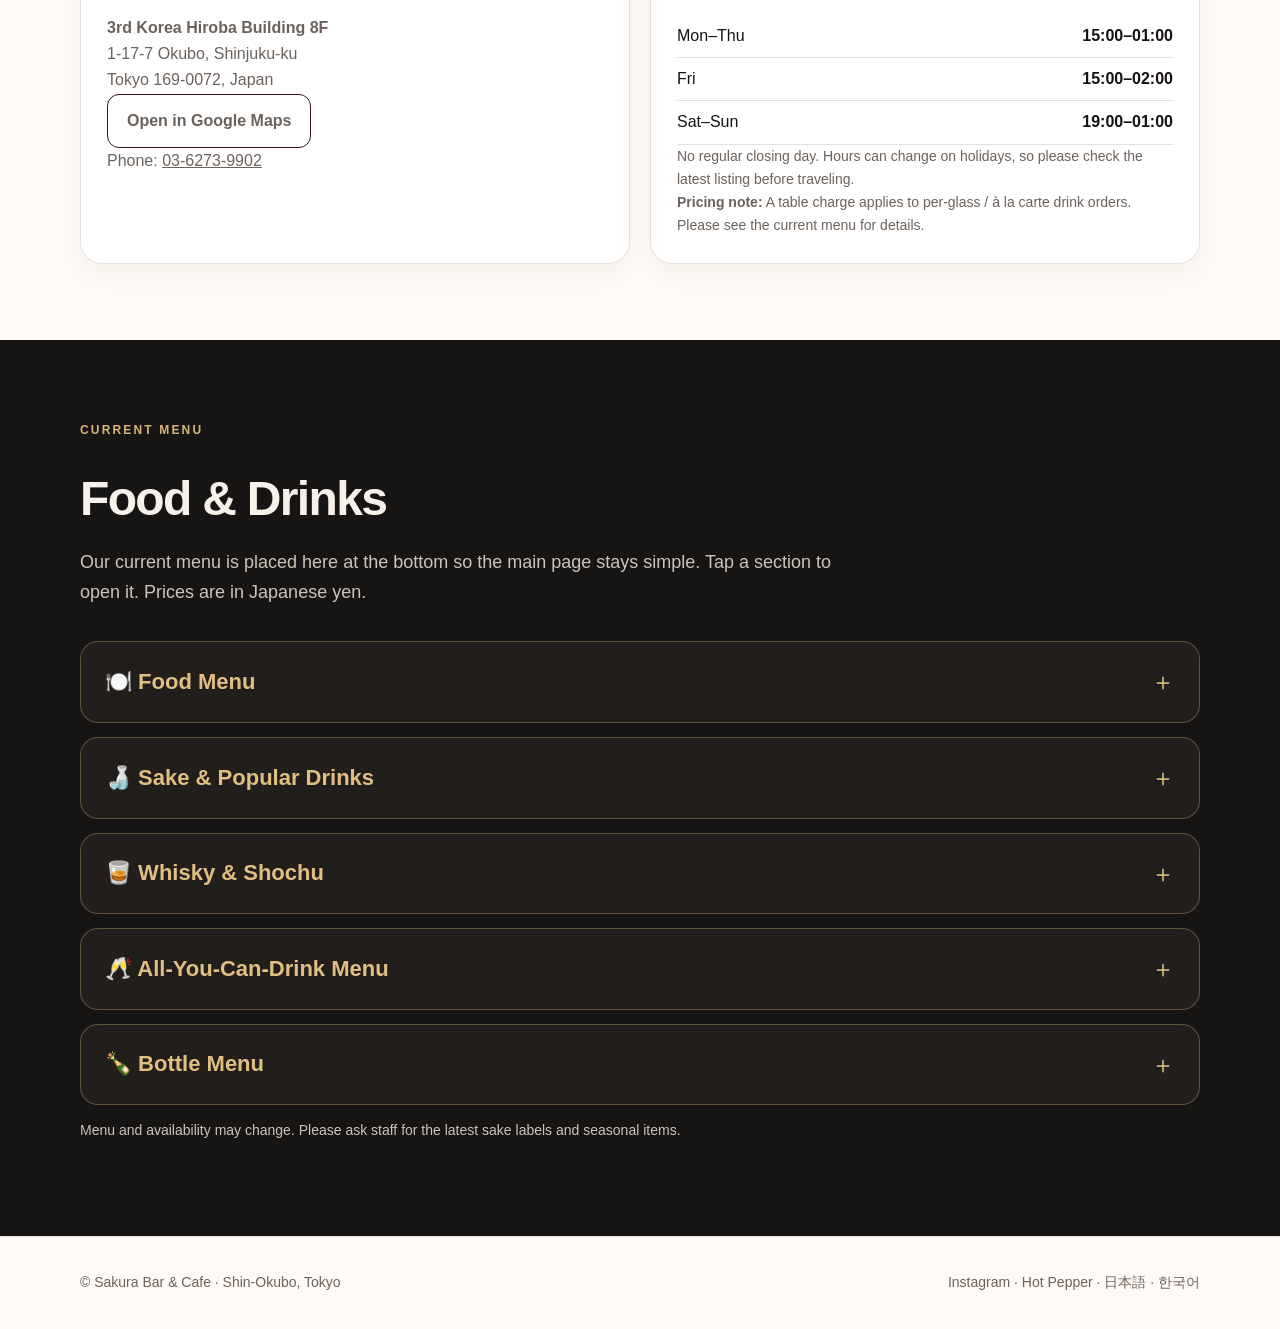
==== commit d917573b: "Add all-you-can-drink plans to English menu" ====
--- a/index.html
+++ b/index.html
@@ -22,6 +22,7 @@
 <details class="menu-details"><summary>🍽️ Food Menu</summary><div class="menu-body"><div class="menu-columns"><div><div class="menu-group"><h3>Signature dishes</h3><div class="menu-row"><span>Cheese Kaomangai Set<small>Clay-pot chicken rice with sake-marinated chicken, mini tomatoes, mushrooms and melted mozzarella</small></span><span class="price">¥1,500</span></div><div class="menu-row"><span>Sake-Marinated Chicken Chashu & Soft-Boiled Egg</span><span class="price">¥900</span></div><div class="menu-row"><span>Handmade Crispy Chicken</span><span class="price">¥800</span></div><div class="menu-row"><span>Whole Onion & Pork Sausage Soup</span><span class="price">¥800</span></div><div class="menu-row"><span>Mozzarella Cheese Topping</span><span class="price">+¥200</span></div></div><div class="menu-group"><h3>Hot dishes</h3><div class="menu-row"><span>Meat & Vegetable Fried Dumplings</span><span class="price">¥600</span></div><div class="menu-row"><span>Seared Cheese Hamburger Steak</span><span class="price">¥900</span></div><div class="menu-row"><span>Oden Assortment</span><span class="price">¥800</span></div><div class="menu-row"><span>Spicy Ramen</span><span class="price">¥800</span></div><div class="menu-row"><span>Pork Sausages</span><span class="price">¥500</span></div><div class="menu-row"><span>French Fries</span><span class="price">¥600</span></div></div></div><div><div class="menu-group"><h3>Sake-friendly snacks</h3><div class="menu-row"><span>Stingray Fin Jerky</span><span class="price">¥700</span></div><div class="menu-row"><span>Dried Fish Jerky</span><span class="price">¥700</span></div><div class="menu-row"><span>Octopus Wasabi</span><span class="price">¥500</span></div><div class="menu-row"><span>Cold Tofu & Bonito Flakes</span><span class="price">¥500</span></div><div class="menu-row"><span>100% Cheese Crackers</span><span class="price">¥500</span></div><div class="menu-row"><span>Popcorn</span><span class="price">¥500</span></div><div class="menu-row"><span>Edamame</span><span class="price">¥500</span></div><div class="menu-row"><span>Assorted Chocolate</span><span class="price">¥400</span></div></div></div></div></div></details>
 <details class="menu-details"><summary>🍶 Sake & Popular Drinks</summary><div class="menu-body"><div class="menu-highlight"><div class="menu-row"><span><strong>Table charge (per guest)</strong><small>Includes free use of the dagashi snack bar and karaoke. Karaoke is available until 24:00.</small></span><span class="price">¥500</span></div><div class="menu-row"><span><strong>Staff tip drink</strong><small>Treat your favorite staff member to a drink.</small></span><span class="price">¥1,200</span></div></div><div class="menu-columns"><div><div class="menu-group"><h3>Popular drinks</h3><div class="menu-row"><span>Draft Beer — Suntory Master's Dream</span><span class="price">¥800</span></div><div class="menu-row"><span>Kaku Highball</span><span class="price">¥800</span></div><div class="menu-row"><span>Lemon Sour</span><span class="price">¥800</span></div><div class="menu-row"><span>Oolong Sour</span><span class="price">¥800</span></div><div class="menu-row"><span>Jasmine Sour</span><span class="price">¥800</span></div><div class="menu-row"><span>Tomato Sour</span><span class="price">¥800</span></div><div class="menu-row"><span>Japanese Gin Roku</span><span class="price">¥800</span></div></div></div><div><div class="menu-group"><h3>Japanese sake</h3><div class="menu-row"><span>Sake by the Tokkuri (180ml)</span><span class="price">¥1,800</span></div><div class="menu-row"><span>Premium Sake Tasting Set — 3 × 60ml</span><span class="price">¥2,400</span></div><div class="menu-row"><span>Super Premium Sake Tasting Set — 3 × 60ml</span><span class="price">¥3,600</span></div><div class="menu-row"><span>Premium Sake (60ml)</span><span class="price">¥800</span></div><div class="menu-row"><span>Juyondai (60ml)</span><span class="price">¥1,200+</span></div></div></div></div></div></details>
 <details class="menu-details"><summary>🥃 Whisky & Shochu</summary><div class="menu-body"><p class="menu-note">Whisky prices are shown as 30ml / 15ml. Shochu is 60ml.</p><div class="menu-columns"><div><div class="menu-group"><h3>Whisky</h3><div class="menu-row"><span>Yamazaki</span><span class="price menu-subprice">¥1,500 / ¥800</span></div><div class="menu-row"><span>Yamazaki 12 Years</span><span class="price menu-subprice">¥2,100 / ¥1,100</span></div><div class="menu-row"><span>Hibiki Blender's Choice</span><span class="price menu-subprice">¥1,900 / ¥1,000</span></div><div class="menu-row"><span>Hibiki 21 Years</span><span class="price menu-subprice">¥3,400 / ¥1,700</span></div><div class="menu-row"><span>Hakushu</span><span class="price menu-subprice">¥1,500 / ¥800</span></div><div class="menu-row"><span>Miyagikyo</span><span class="price menu-subprice">¥900 / ¥500</span></div><div class="menu-row"><span>Yoichi</span><span class="price menu-subprice">¥900 / ¥500</span></div><div class="menu-row"><span>Taketsuru</span><span class="price menu-subprice">¥900 / ¥500</span></div><div class="menu-row"><span>Ichiro's Malt & Grain</span><span class="price menu-subprice">¥1,000 / ¥500</span></div><div class="menu-row"><span>Ichiro's Malt MWR</span><span class="price menu-subprice">¥1,200 / ¥600</span></div><div class="menu-row"><span>Ichiro's Malt Winewood</span><span class="price menu-subprice">¥1,200 / ¥600</span></div><div class="menu-row"><span>Booker's</span><span class="price menu-subprice">¥2,500 / ¥1,300</span></div><div class="menu-row"><span>Johnnie Walker Blue</span><span class="price menu-subprice">¥2,100 / ¥1,100</span></div><div class="menu-row"><span>Macallan 12 Years</span><span class="price menu-subprice">¥1,300 / ¥700</span></div><div class="menu-row"><span>Laphroaig 10 Years</span><span class="price menu-subprice">¥800 / ¥400</span></div><div class="menu-row"><span>Ballantine 17 Years</span><span class="price menu-subprice">¥1,100 / ¥600</span></div><div class="menu-row"><span>Ballantine 21 Years</span><span class="price menu-subprice">¥1,800 / ¥900</span></div><div class="menu-row"><span>Ballantine 30 Years</span><span class="price menu-subprice">¥5,500 / ¥2,800</span></div><div class="menu-row"><span>Chivas Regal 12 Years</span><span class="price menu-subprice">¥900 / ¥500</span></div><div class="menu-row"><span>Chivas Regal Mizunara 18</span><span class="price menu-subprice">¥1,300 / ¥700</span></div></div></div><div><div class="menu-group"><h3>Japanese shochu</h3><div class="menu-row"><span>Moriizo — Satsumaimo</span><span class="price">¥2,000</span></div><div class="menu-row"><span>Maou — Satsumaimo</span><span class="price">¥1,000</span></div><div class="menu-row"><span>Sato Black — Satsumaimo</span><span class="price">¥900</span></div><div class="menu-row"><span>Tenshino Yuwaku — Satsumaimo</span><span class="price">¥900</span></div><div class="menu-row"><span>Manzen — Satsumaimo</span><span class="price">¥800</span></div><div class="menu-row"><span>Kanehachi — Barley</span><span class="price">¥800</span></div><div class="menu-row"><span>One Hundred Years of Solitude — Barley</span><span class="price">¥900</span></div><div class="menu-row"><span>Dassai Shochu — Rice</span><span class="price">¥900</span></div></div><div class="menu-group"><h3>Other drinks</h3><div class="menu-row"><span>Clase Azul Tequila (40ml)</span><span class="price">¥2,500</span></div><div class="menu-row"><span>Cuervo Gold Tequila (40ml)</span><span class="price">¥800</span></div><div class="menu-row"><span>Makgeolli Bottle</span><span class="price">¥1,800</span></div><div class="menu-row"><span>Chamiseul — Korean Soju</span><span class="price">¥1,200</span></div><div class="menu-row"><span>Soft Drink<small>Coke, Jasmine Tea, Oolong Tea, Green Tea</small></span><span class="price">¥500</span></div></div></div></div></div></details>
+<details class="menu-details"><summary>🥂 All-You-Can-Drink Menu</summary><div class="menu-body"><div class="menu-columns"><div><div class="menu-group"><h3>Premium All-You-Can-Drink — 60 Minutes</h3><div class="menu-row"><span><strong>Premium All-You-Can-Drink</strong></span><span class="price">¥2,980</span></div><div class="menu-row"><span>Popular sake brands<small>Hououbiden, Dassai, Kubota, Kangiku, Isojiman</small></span></div><div class="menu-row"><span>Premium shochu<small>Mao, Hyakunen no Kodoku, Tenshi no Yuwaku, Flamingo</small></span></div><div class="menu-row"><span>Draft beer<small>The Premium Malt’s Master’s Dream</small></span></div><div class="menu-row"><span>Kaku Highball</span></div><div class="menu-row"><span>Various sours and Japanese-style highballs</span></div><div class="menu-row"><span>Dagashi<small>Japanese snacks</small></span></div></div></div><div><div class="menu-group"><h3>Table-Service All-You-Can-Drink</h3><div class="menu-row"><span><strong>Table-Service All-You-Can-Drink</strong></span><span class="price">¥1,980</span></div><div class="menu-row"><span>10+ varieties of Japanese sake</span></div><div class="menu-row"><span>3+ varieties of shochu</span></div><div class="menu-row"><span>Draft beer<small>The Premium Malt’s Master’s Dream</small></span></div><div class="menu-row"><span>Kaku Highball</span></div><div class="menu-row"><span>Various sours and Japanese-style highballs</span></div><div class="menu-row"><span>Dagashi<small>Japanese snacks</small></span></div></div></div></div></div></details>
 <details class="menu-details"><summary>🍾 Bottle Menu</summary><div class="menu-body"><div class="menu-columns"><div><div class="menu-row"><span>Armand de Brignac Rosé</span><span class="price">¥150,000</span></div><div class="menu-row"><span>Armand de Brignac Gold</span><span class="price">¥100,000</span></div><div class="menu-row"><span>Dom Pérignon<small>Please ask for vintage</small></span><span class="price">¥60,000</span></div><div class="menu-row"><span>Moët & Chandon ICE ROSÉ</span><span class="price">¥30,000</span></div><div class="menu-row"><span>Moët & Chandon ICE</span><span class="price">¥27,000</span></div></div><div><div class="menu-row"><span>Moët & Chandon NECTAR N.I.R</span><span class="price">¥25,000</span></div><div class="menu-row"><span>Moët & Chandon ROSÉ</span><span class="price">¥20,000</span></div><div class="menu-row"><span>Moët & Chandon</span><span class="price">¥17,000</span></div><div class="menu-row"><span>Veuve Clicquot White Label</span><span class="price">¥25,000</span></div></div></div></div></details>
 <p class="menu-note">Menu and availability may change. Please ask staff for the latest sake labels and seasonal items.</p></div></section>
 </main><footer class="footer"><div class="wrap footer-inner"><span>© Sakura Bar & Cafe · Shin-Okubo, Tokyo</span><span><a href="https://www.instagram.com/sakurabarandcafe">Instagram</a> · <a href="https://www.hotpepper.jp/strJ004660465/">Hot Pepper</a> · <a href="/ja/">日本語</a> · <a href="/ko/">한국어</a></span></div></footer>
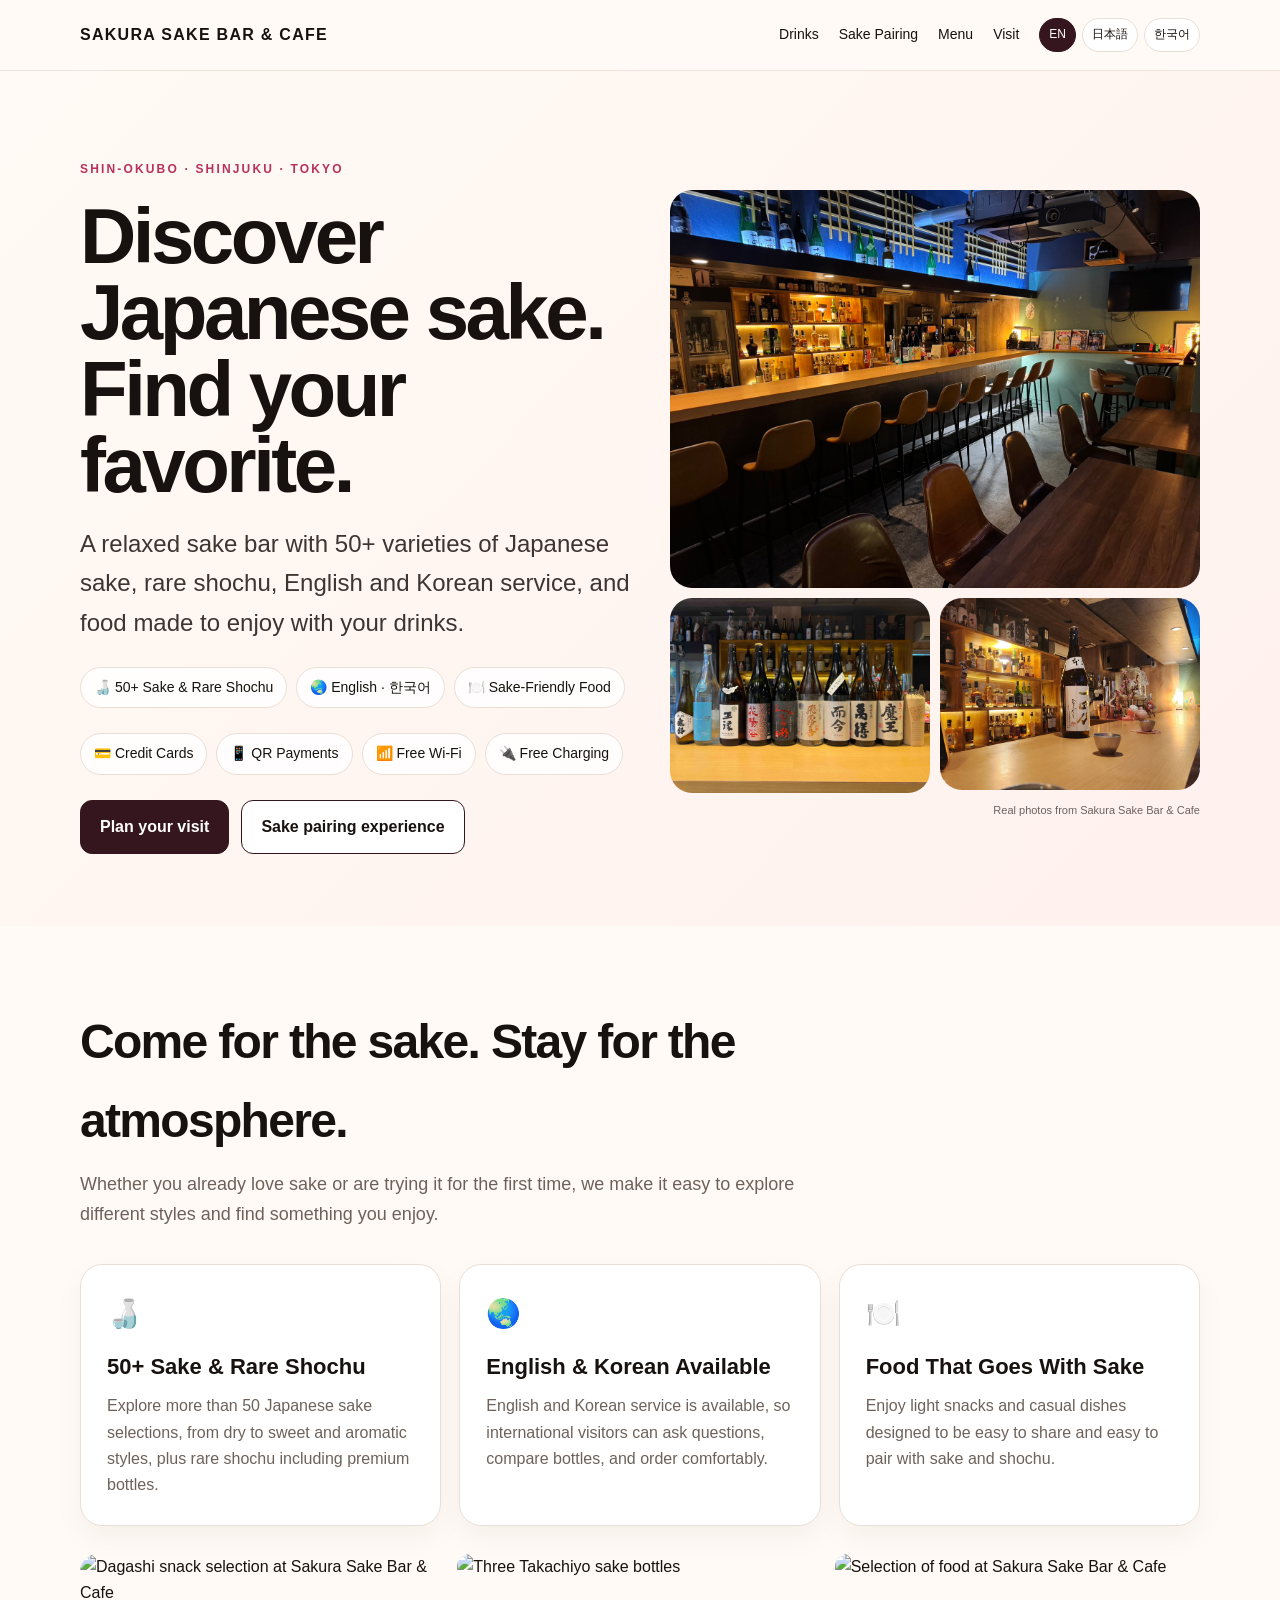
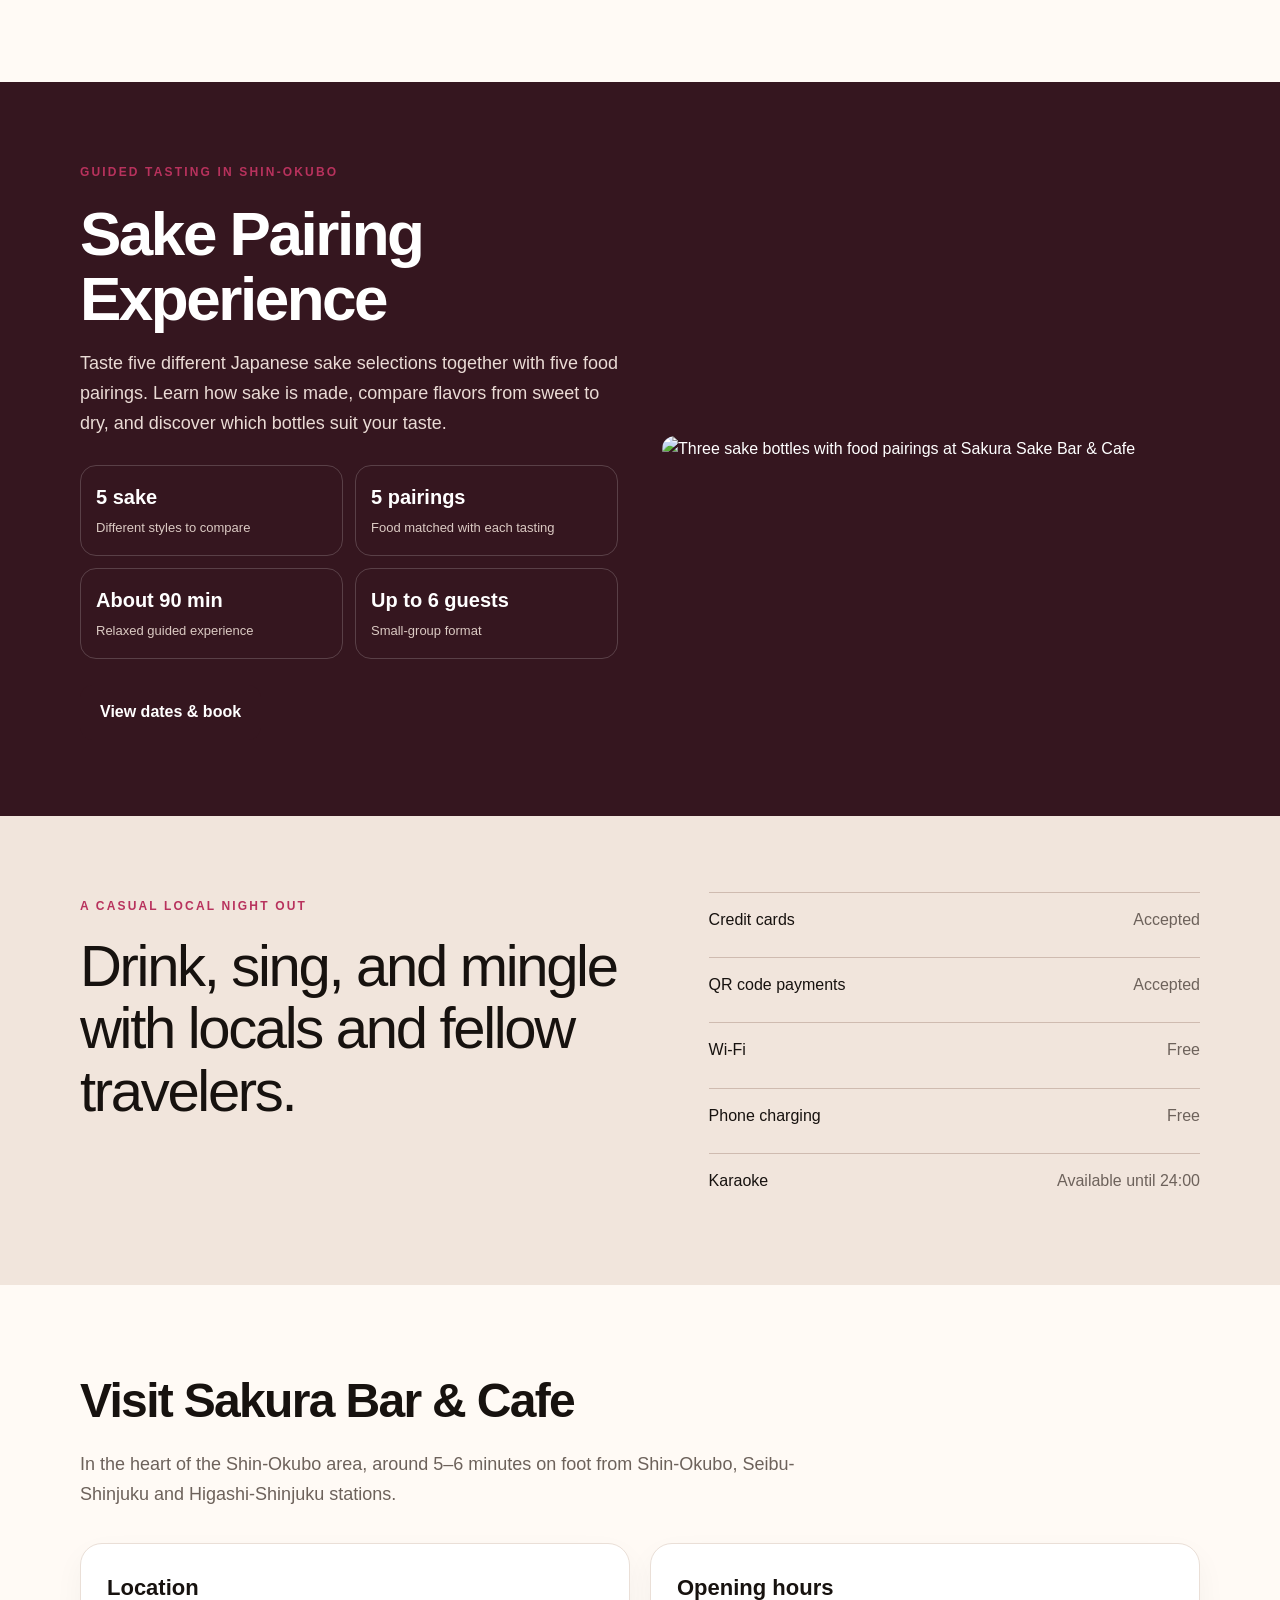
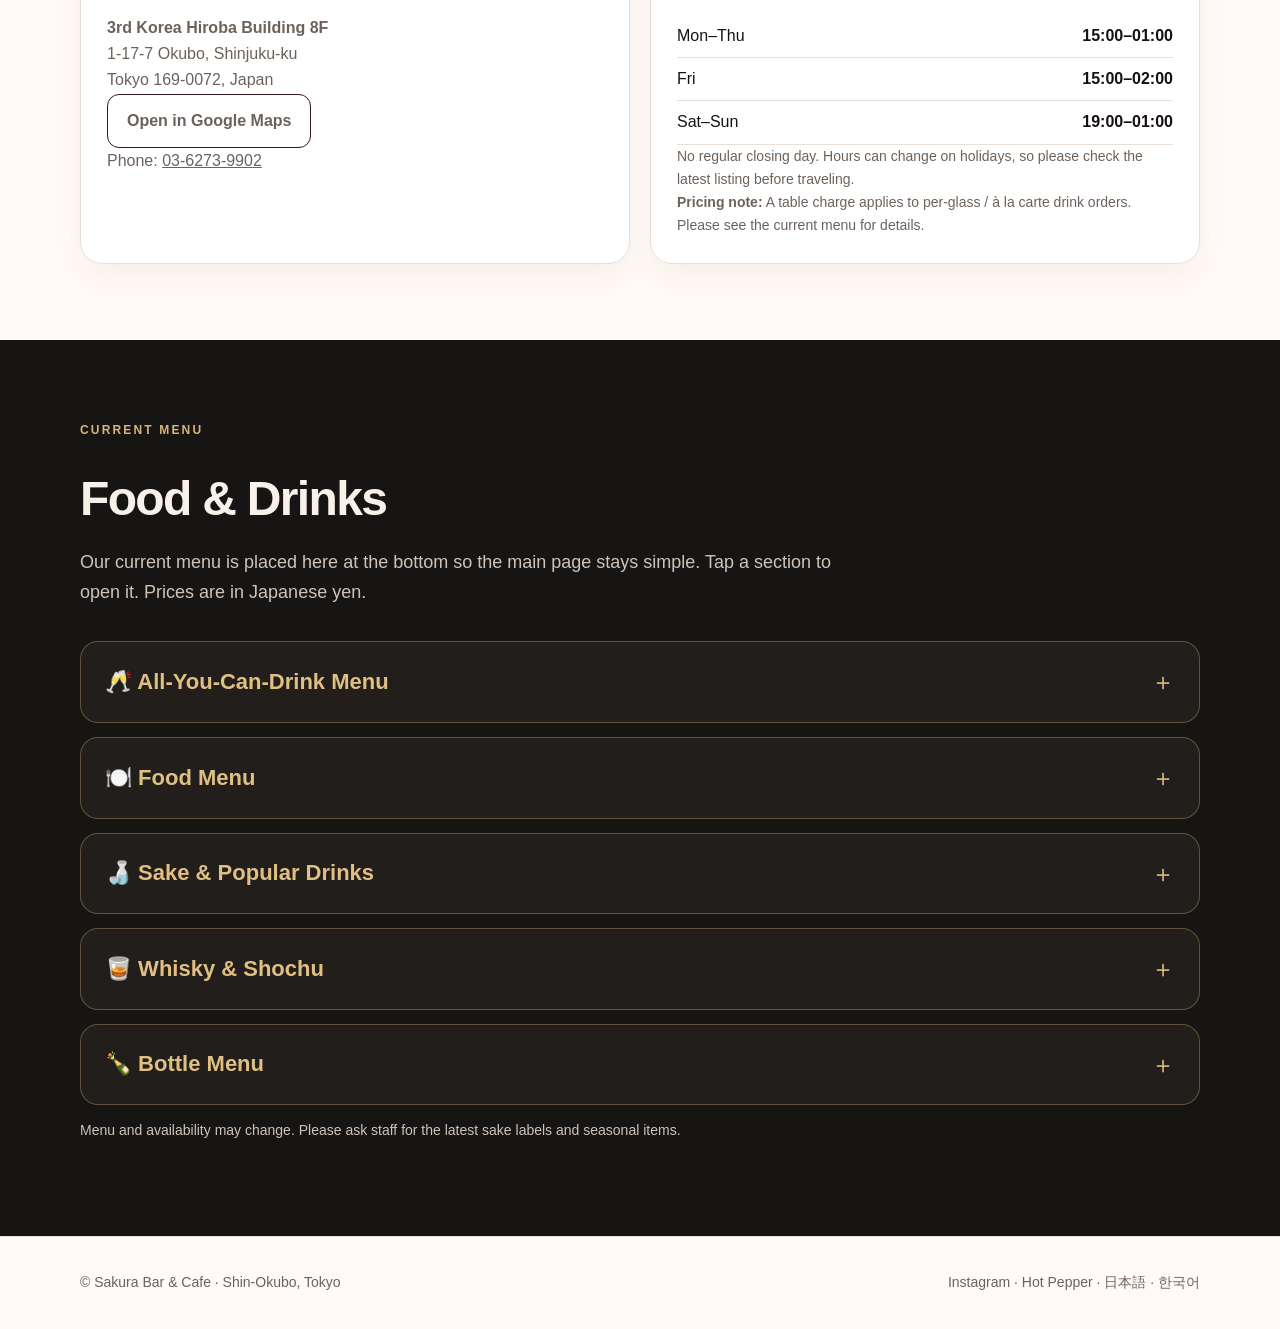
==== commit 0105d564: "Reorder menu sections with all-you-can-drink first" ====
--- a/index.html
+++ b/index.html
@@ -19,10 +19,11 @@
 <section id="experience" class="band"><div class="wrap facts"><div><div class="eyebrow">A casual local night out</div><p class="bigfact">Drink, sing, and mingle with locals and fellow travelers.</p></div><div class="factlist"><div class="fact"><span>Credit cards</span><span>Accepted</span></div><div class="fact"><span>QR code payments</span><span>Accepted</span></div><div class="fact"><span>Wi-Fi</span><span>Free</span></div><div class="fact"><span>Phone charging</span><span>Free</span></div><div class="fact"><span>Karaoke</span><span>Available until 24:00</span></div></div></div></section>
 <section id="visit"><div class="wrap"><div class="section-head"><h2>Visit Sakura Bar & Cafe</h2><p>In the heart of the Shin-Okubo area, around 5–6 minutes on foot from Shin-Okubo, Seibu-Shinjuku and Higashi-Shinjuku stations.</p></div><div class="info"><div class="card"><h3>Location</h3><p><strong>3rd Korea Hiroba Building 8F</strong><br>1-17-7 Okubo, Shinjuku-ku<br>Tokyo 169-0072, Japan</p><p><a class="btn secondary" href="https://maps.app.goo.gl/QnjTWTsb1J2ndsud9" rel="noopener">Open in Google Maps</a></p><p>Phone: <a href="tel:+81362739902">03-6273-9902</a></p></div><div class="card"><h3>Opening hours</h3><table class="hours"><tr><td>Mon–Thu</td><td>15:00–01:00</td></tr><tr><td>Fri</td><td>15:00–02:00</td></tr><tr><td>Sat–Sun</td><td>19:00–01:00</td></tr></table><p class="note">No regular closing day. Hours can change on holidays, so please check the latest listing before traveling.</p><p class="note"><strong>Pricing note:</strong> A table charge applies to per-glass / à la carte drink orders. Please see the current menu for details.</p></div></div></div></section>
 <section id="menu" class="menu-section"><div class="wrap"><div class="section-head"><div class="eyebrow">Current menu</div><h2>Food & Drinks</h2><p>Our current menu is placed here at the bottom so the main page stays simple. Tap a section to open it. Prices are in Japanese yen.</p></div>
+<details class="menu-details"><summary>🥂 All-You-Can-Drink Menu</summary><div class="menu-body"><div class="menu-columns"><div><div class="menu-group"><h3>Premium All-You-Can-Drink — 60 Minutes</h3><div class="menu-row"><span><strong>Premium All-You-Can-Drink</strong></span><span class="price">¥2,980</span></div><div class="menu-row"><span>Popular sake brands<small>Hououbiden, Dassai, Kubota, Kangiku, Isojiman</small></span></div><div class="menu-row"><span>Premium shochu<small>Mao, Hyakunen no Kodoku, Tenshi no Yuwaku, Flamingo</small></span></div><div class="menu-row"><span>Draft beer<small>The Premium Malt’s Master’s Dream</small></span></div><div class="menu-row"><span>Kaku Highball</span></div><div class="menu-row"><span>Various sours and Japanese-style highballs</span></div><div class="menu-row"><span>Dagashi<small>Japanese snacks</small></span></div></div></div><div><div class="menu-group"><h3>Table-Service All-You-Can-Drink</h3><div class="menu-row"><span><strong>Table-Service All-You-Can-Drink</strong></span><span class="price">¥1,980</span></div><div class="menu-row"><span>10+ varieties of Japanese sake</span></div><div class="menu-row"><span>3+ varieties of shochu</span></div><div class="menu-row"><span>Draft beer<small>The Premium Malt’s Master’s Dream</small></span></div><div class="menu-row"><span>Kaku Highball</span></div><div class="menu-row"><span>Various sours and Japanese-style highballs</span></div><div class="menu-row"><span>Dagashi<small>Japanese snacks</small></span></div></div></div></div></div></details>
 <details class="menu-details"><summary>🍽️ Food Menu</summary><div class="menu-body"><div class="menu-columns"><div><div class="menu-group"><h3>Signature dishes</h3><div class="menu-row"><span>Cheese Kaomangai Set<small>Clay-pot chicken rice with sake-marinated chicken, mini tomatoes, mushrooms and melted mozzarella</small></span><span class="price">¥1,500</span></div><div class="menu-row"><span>Sake-Marinated Chicken Chashu & Soft-Boiled Egg</span><span class="price">¥900</span></div><div class="menu-row"><span>Handmade Crispy Chicken</span><span class="price">¥800</span></div><div class="menu-row"><span>Whole Onion & Pork Sausage Soup</span><span class="price">¥800</span></div><div class="menu-row"><span>Mozzarella Cheese Topping</span><span class="price">+¥200</span></div></div><div class="menu-group"><h3>Hot dishes</h3><div class="menu-row"><span>Meat & Vegetable Fried Dumplings</span><span class="price">¥600</span></div><div class="menu-row"><span>Seared Cheese Hamburger Steak</span><span class="price">¥900</span></div><div class="menu-row"><span>Oden Assortment</span><span class="price">¥800</span></div><div class="menu-row"><span>Spicy Ramen</span><span class="price">¥800</span></div><div class="menu-row"><span>Pork Sausages</span><span class="price">¥500</span></div><div class="menu-row"><span>French Fries</span><span class="price">¥600</span></div></div></div><div><div class="menu-group"><h3>Sake-friendly snacks</h3><div class="menu-row"><span>Stingray Fin Jerky</span><span class="price">¥700</span></div><div class="menu-row"><span>Dried Fish Jerky</span><span class="price">¥700</span></div><div class="menu-row"><span>Octopus Wasabi</span><span class="price">¥500</span></div><div class="menu-row"><span>Cold Tofu & Bonito Flakes</span><span class="price">¥500</span></div><div class="menu-row"><span>100% Cheese Crackers</span><span class="price">¥500</span></div><div class="menu-row"><span>Popcorn</span><span class="price">¥500</span></div><div class="menu-row"><span>Edamame</span><span class="price">¥500</span></div><div class="menu-row"><span>Assorted Chocolate</span><span class="price">¥400</span></div></div></div></div></div></details>
 <details class="menu-details"><summary>🍶 Sake & Popular Drinks</summary><div class="menu-body"><div class="menu-highlight"><div class="menu-row"><span><strong>Table charge (per guest)</strong><small>Includes free use of the dagashi snack bar and karaoke. Karaoke is available until 24:00.</small></span><span class="price">¥500</span></div><div class="menu-row"><span><strong>Staff tip drink</strong><small>Treat your favorite staff member to a drink.</small></span><span class="price">¥1,200</span></div></div><div class="menu-columns"><div><div class="menu-group"><h3>Popular drinks</h3><div class="menu-row"><span>Draft Beer — Suntory Master's Dream</span><span class="price">¥800</span></div><div class="menu-row"><span>Kaku Highball</span><span class="price">¥800</span></div><div class="menu-row"><span>Lemon Sour</span><span class="price">¥800</span></div><div class="menu-row"><span>Oolong Sour</span><span class="price">¥800</span></div><div class="menu-row"><span>Jasmine Sour</span><span class="price">¥800</span></div><div class="menu-row"><span>Tomato Sour</span><span class="price">¥800</span></div><div class="menu-row"><span>Japanese Gin Roku</span><span class="price">¥800</span></div></div></div><div><div class="menu-group"><h3>Japanese sake</h3><div class="menu-row"><span>Sake by the Tokkuri (180ml)</span><span class="price">¥1,800</span></div><div class="menu-row"><span>Premium Sake Tasting Set — 3 × 60ml</span><span class="price">¥2,400</span></div><div class="menu-row"><span>Super Premium Sake Tasting Set — 3 × 60ml</span><span class="price">¥3,600</span></div><div class="menu-row"><span>Premium Sake (60ml)</span><span class="price">¥800</span></div><div class="menu-row"><span>Juyondai (60ml)</span><span class="price">¥1,200+</span></div></div></div></div></div></details>
 <details class="menu-details"><summary>🥃 Whisky & Shochu</summary><div class="menu-body"><p class="menu-note">Whisky prices are shown as 30ml / 15ml. Shochu is 60ml.</p><div class="menu-columns"><div><div class="menu-group"><h3>Whisky</h3><div class="menu-row"><span>Yamazaki</span><span class="price menu-subprice">¥1,500 / ¥800</span></div><div class="menu-row"><span>Yamazaki 12 Years</span><span class="price menu-subprice">¥2,100 / ¥1,100</span></div><div class="menu-row"><span>Hibiki Blender's Choice</span><span class="price menu-subprice">¥1,900 / ¥1,000</span></div><div class="menu-row"><span>Hibiki 21 Years</span><span class="price menu-subprice">¥3,400 / ¥1,700</span></div><div class="menu-row"><span>Hakushu</span><span class="price menu-subprice">¥1,500 / ¥800</span></div><div class="menu-row"><span>Miyagikyo</span><span class="price menu-subprice">¥900 / ¥500</span></div><div class="menu-row"><span>Yoichi</span><span class="price menu-subprice">¥900 / ¥500</span></div><div class="menu-row"><span>Taketsuru</span><span class="price menu-subprice">¥900 / ¥500</span></div><div class="menu-row"><span>Ichiro's Malt & Grain</span><span class="price menu-subprice">¥1,000 / ¥500</span></div><div class="menu-row"><span>Ichiro's Malt MWR</span><span class="price menu-subprice">¥1,200 / ¥600</span></div><div class="menu-row"><span>Ichiro's Malt Winewood</span><span class="price menu-subprice">¥1,200 / ¥600</span></div><div class="menu-row"><span>Booker's</span><span class="price menu-subprice">¥2,500 / ¥1,300</span></div><div class="menu-row"><span>Johnnie Walker Blue</span><span class="price menu-subprice">¥2,100 / ¥1,100</span></div><div class="menu-row"><span>Macallan 12 Years</span><span class="price menu-subprice">¥1,300 / ¥700</span></div><div class="menu-row"><span>Laphroaig 10 Years</span><span class="price menu-subprice">¥800 / ¥400</span></div><div class="menu-row"><span>Ballantine 17 Years</span><span class="price menu-subprice">¥1,100 / ¥600</span></div><div class="menu-row"><span>Ballantine 21 Years</span><span class="price menu-subprice">¥1,800 / ¥900</span></div><div class="menu-row"><span>Ballantine 30 Years</span><span class="price menu-subprice">¥5,500 / ¥2,800</span></div><div class="menu-row"><span>Chivas Regal 12 Years</span><span class="price menu-subprice">¥900 / ¥500</span></div><div class="menu-row"><span>Chivas Regal Mizunara 18</span><span class="price menu-subprice">¥1,300 / ¥700</span></div></div></div><div><div class="menu-group"><h3>Japanese shochu</h3><div class="menu-row"><span>Moriizo — Satsumaimo</span><span class="price">¥2,000</span></div><div class="menu-row"><span>Maou — Satsumaimo</span><span class="price">¥1,000</span></div><div class="menu-row"><span>Sato Black — Satsumaimo</span><span class="price">¥900</span></div><div class="menu-row"><span>Tenshino Yuwaku — Satsumaimo</span><span class="price">¥900</span></div><div class="menu-row"><span>Manzen — Satsumaimo</span><span class="price">¥800</span></div><div class="menu-row"><span>Kanehachi — Barley</span><span class="price">¥800</span></div><div class="menu-row"><span>One Hundred Years of Solitude — Barley</span><span class="price">¥900</span></div><div class="menu-row"><span>Dassai Shochu — Rice</span><span class="price">¥900</span></div></div><div class="menu-group"><h3>Other drinks</h3><div class="menu-row"><span>Clase Azul Tequila (40ml)</span><span class="price">¥2,500</span></div><div class="menu-row"><span>Cuervo Gold Tequila (40ml)</span><span class="price">¥800</span></div><div class="menu-row"><span>Makgeolli Bottle</span><span class="price">¥1,800</span></div><div class="menu-row"><span>Chamiseul — Korean Soju</span><span class="price">¥1,200</span></div><div class="menu-row"><span>Soft Drink<small>Coke, Jasmine Tea, Oolong Tea, Green Tea</small></span><span class="price">¥500</span></div></div></div></div></div></details>
-<details class="menu-details"><summary>🥂 All-You-Can-Drink Menu</summary><div class="menu-body"><div class="menu-columns"><div><div class="menu-group"><h3>Premium All-You-Can-Drink — 60 Minutes</h3><div class="menu-row"><span><strong>Premium All-You-Can-Drink</strong></span><span class="price">¥2,980</span></div><div class="menu-row"><span>Popular sake brands<small>Hououbiden, Dassai, Kubota, Kangiku, Isojiman</small></span></div><div class="menu-row"><span>Premium shochu<small>Mao, Hyakunen no Kodoku, Tenshi no Yuwaku, Flamingo</small></span></div><div class="menu-row"><span>Draft beer<small>The Premium Malt’s Master’s Dream</small></span></div><div class="menu-row"><span>Kaku Highball</span></div><div class="menu-row"><span>Various sours and Japanese-style highballs</span></div><div class="menu-row"><span>Dagashi<small>Japanese snacks</small></span></div></div></div><div><div class="menu-group"><h3>Table-Service All-You-Can-Drink</h3><div class="menu-row"><span><strong>Table-Service All-You-Can-Drink</strong></span><span class="price">¥1,980</span></div><div class="menu-row"><span>10+ varieties of Japanese sake</span></div><div class="menu-row"><span>3+ varieties of shochu</span></div><div class="menu-row"><span>Draft beer<small>The Premium Malt’s Master’s Dream</small></span></div><div class="menu-row"><span>Kaku Highball</span></div><div class="menu-row"><span>Various sours and Japanese-style highballs</span></div><div class="menu-row"><span>Dagashi<small>Japanese snacks</small></span></div></div></div></div></div></details>
+
 <details class="menu-details"><summary>🍾 Bottle Menu</summary><div class="menu-body"><div class="menu-columns"><div><div class="menu-row"><span>Armand de Brignac Rosé</span><span class="price">¥150,000</span></div><div class="menu-row"><span>Armand de Brignac Gold</span><span class="price">¥100,000</span></div><div class="menu-row"><span>Dom Pérignon<small>Please ask for vintage</small></span><span class="price">¥60,000</span></div><div class="menu-row"><span>Moët & Chandon ICE ROSÉ</span><span class="price">¥30,000</span></div><div class="menu-row"><span>Moët & Chandon ICE</span><span class="price">¥27,000</span></div></div><div><div class="menu-row"><span>Moët & Chandon NECTAR N.I.R</span><span class="price">¥25,000</span></div><div class="menu-row"><span>Moët & Chandon ROSÉ</span><span class="price">¥20,000</span></div><div class="menu-row"><span>Moët & Chandon</span><span class="price">¥17,000</span></div><div class="menu-row"><span>Veuve Clicquot White Label</span><span class="price">¥25,000</span></div></div></div></div></details>
 <p class="menu-note">Menu and availability may change. Please ask staff for the latest sake labels and seasonal items.</p></div></section>
 </main><footer class="footer"><div class="wrap footer-inner"><span>© Sakura Bar & Cafe · Shin-Okubo, Tokyo</span><span><a href="https://www.instagram.com/sakurabarandcafe">Instagram</a> · <a href="https://www.hotpepper.jp/strJ004660465/">Hot Pepper</a> · <a href="/ja/">日本語</a> · <a href="/ko/">한국어</a></span></div></footer>
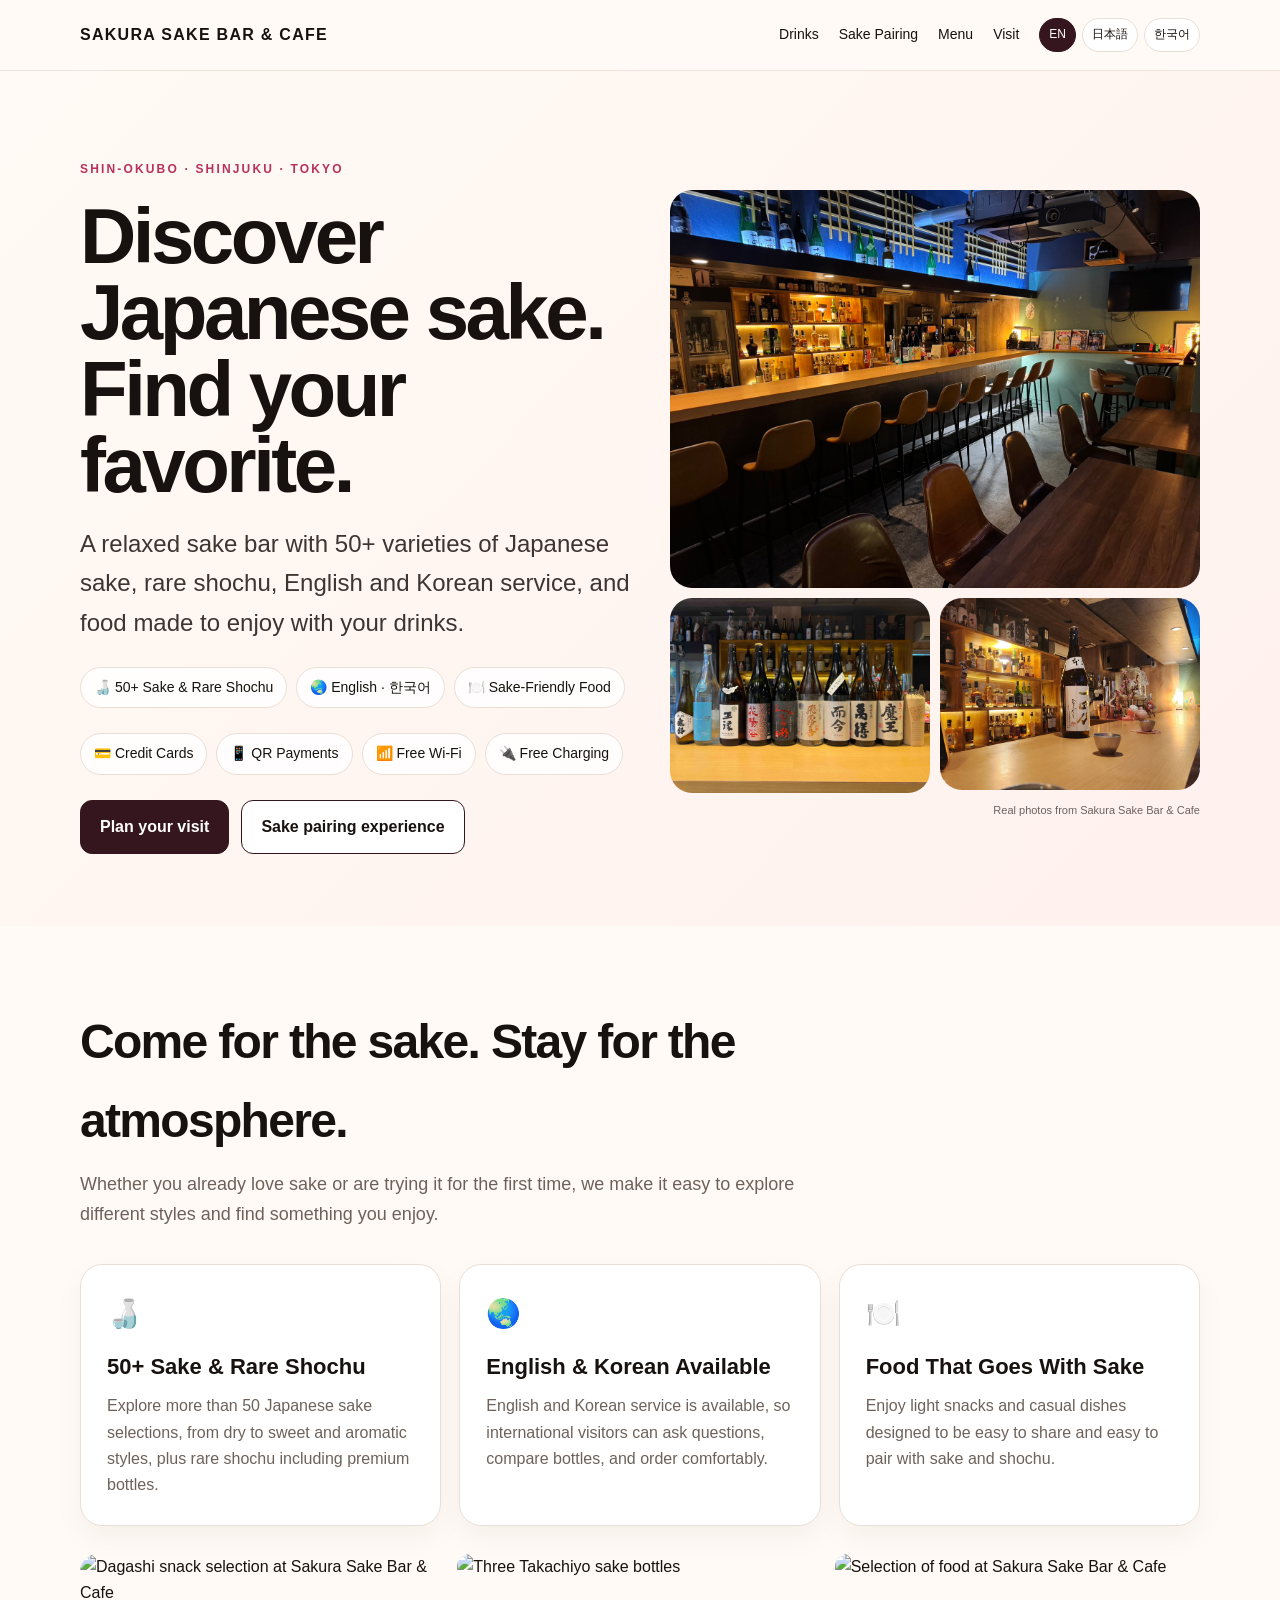
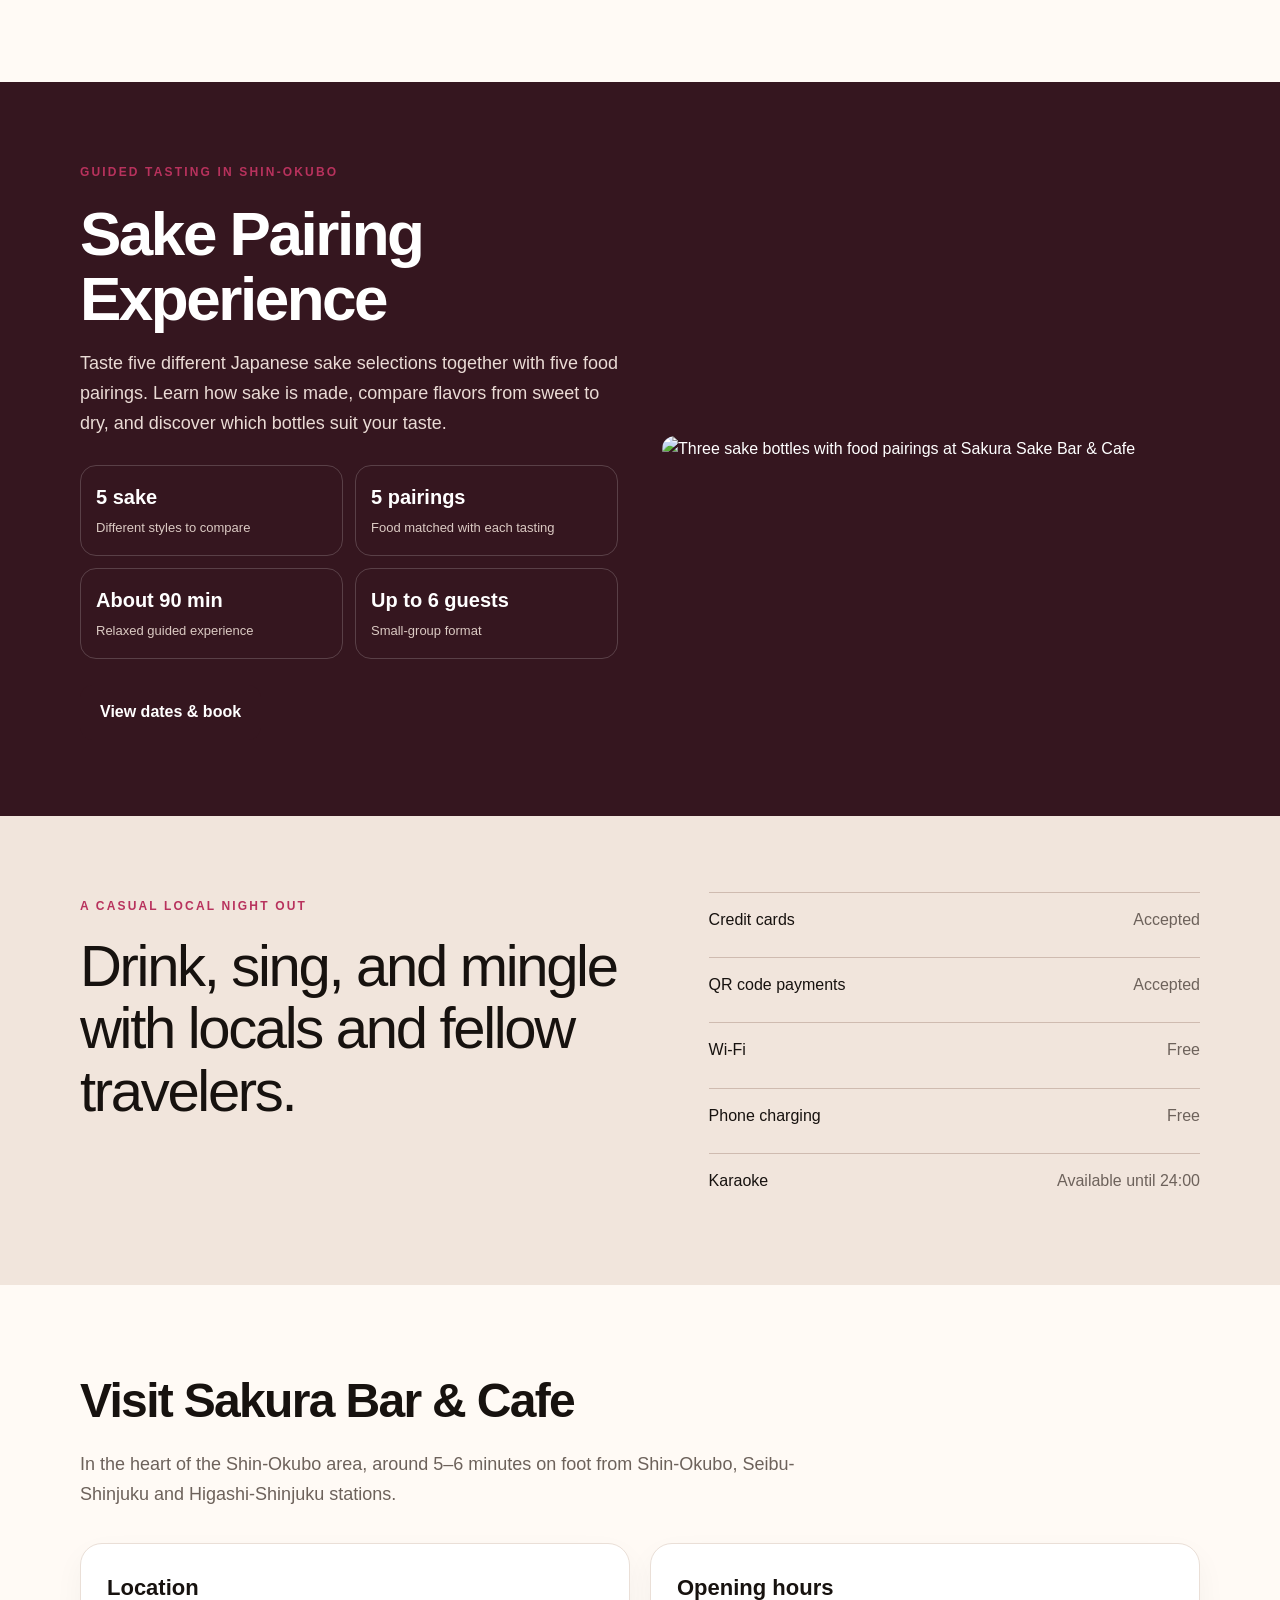
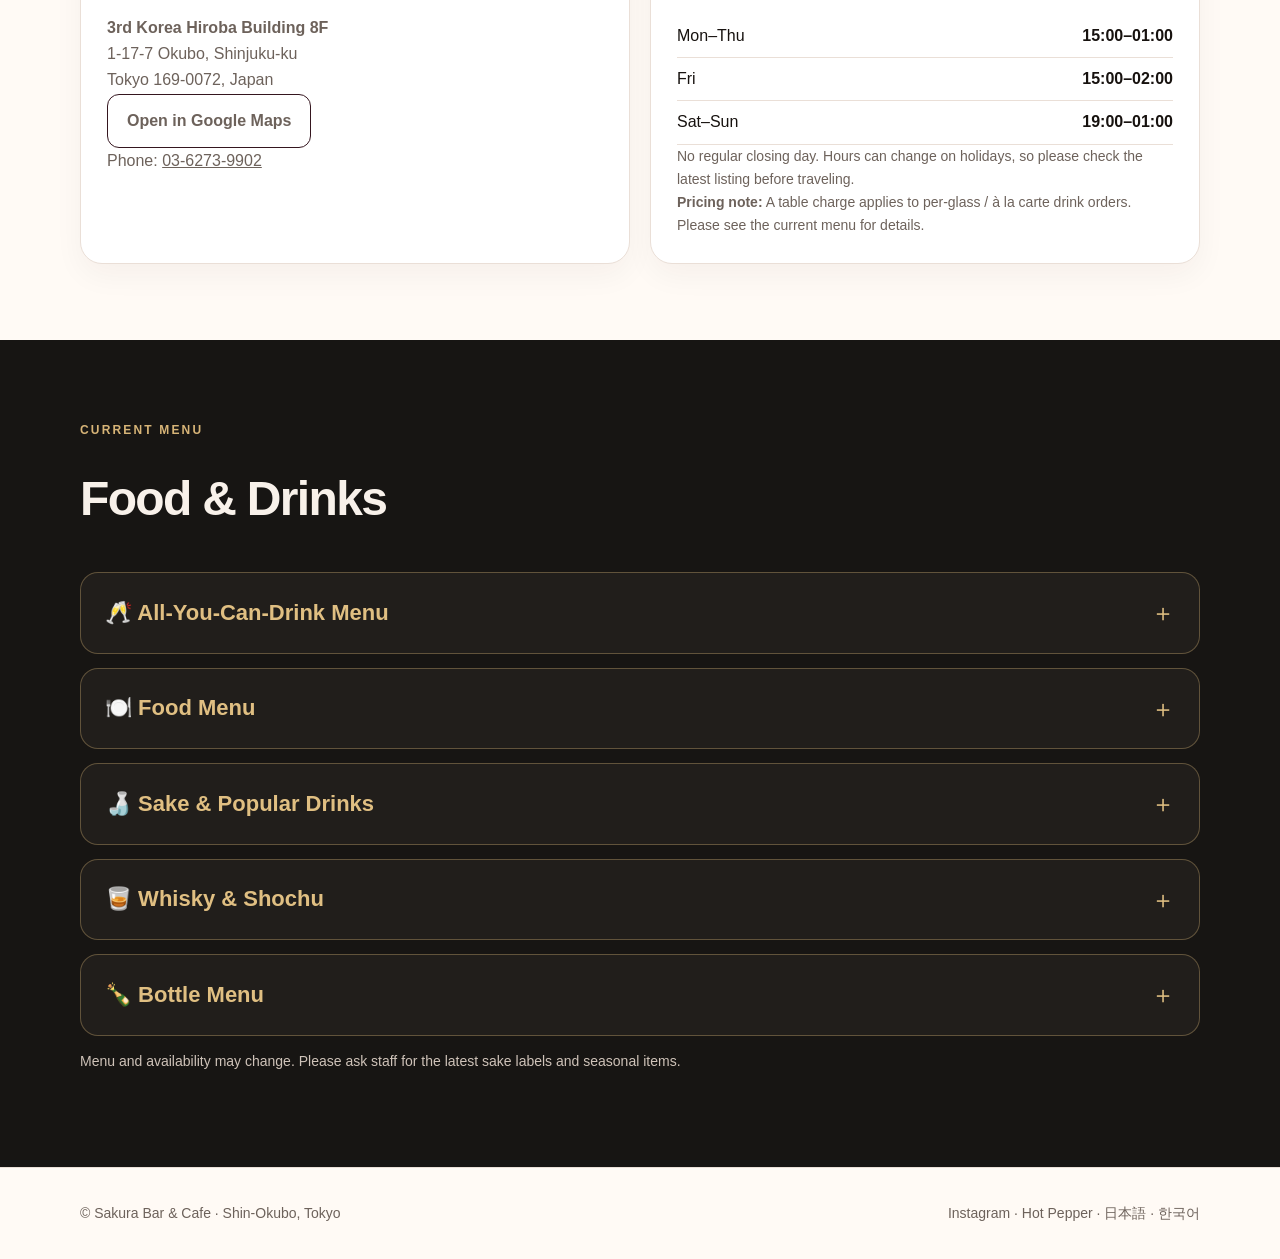
==== commit ee6d7f6f: "Remove menu introduction text" ====
--- a/index.html
+++ b/index.html
@@ -18,8 +18,8 @@
 <section id="pairing" class="pairing"><div class="wrap pairing-grid"><div><div class="eyebrow">Guided tasting in Shin-Okubo</div><h2>Sake Pairing Experience</h2><p>Taste five different Japanese sake selections together with five food pairings. Learn how sake is made, compare flavors from sweet to dry, and discover which bottles suit your taste.</p><div class="pairing-points"><div class="pairing-point"><strong>5 sake</strong><span>Different styles to compare</span></div><div class="pairing-point"><strong>5 pairings</strong><span>Food matched with each tasting</span></div><div class="pairing-point"><strong>About 90 min</strong><span>Relaxed guided experience</span></div><div class="pairing-point"><strong>Up to 6 guests</strong><span>Small-group format</span></div></div><div class="cta"><a class="btn primary" href="https://www.airbnb.jp/experiences/6906653" rel="noopener">View dates & book</a></div></div><div class="pairing-photo"><img src="https://a0.muscache.com/im/pictures/Mt/MtTemplate-6906653/original/d0ff8173-7073-415d-bc8a-5778353bb8f4.jpeg?im_w=1200" alt="Three sake bottles with food pairings at Sakura Sake Bar & Cafe"></div></div></section>
 <section id="experience" class="band"><div class="wrap facts"><div><div class="eyebrow">A casual local night out</div><p class="bigfact">Drink, sing, and mingle with locals and fellow travelers.</p></div><div class="factlist"><div class="fact"><span>Credit cards</span><span>Accepted</span></div><div class="fact"><span>QR code payments</span><span>Accepted</span></div><div class="fact"><span>Wi-Fi</span><span>Free</span></div><div class="fact"><span>Phone charging</span><span>Free</span></div><div class="fact"><span>Karaoke</span><span>Available until 24:00</span></div></div></div></section>
 <section id="visit"><div class="wrap"><div class="section-head"><h2>Visit Sakura Bar & Cafe</h2><p>In the heart of the Shin-Okubo area, around 5–6 minutes on foot from Shin-Okubo, Seibu-Shinjuku and Higashi-Shinjuku stations.</p></div><div class="info"><div class="card"><h3>Location</h3><p><strong>3rd Korea Hiroba Building 8F</strong><br>1-17-7 Okubo, Shinjuku-ku<br>Tokyo 169-0072, Japan</p><p><a class="btn secondary" href="https://maps.app.goo.gl/QnjTWTsb1J2ndsud9" rel="noopener">Open in Google Maps</a></p><p>Phone: <a href="tel:+81362739902">03-6273-9902</a></p></div><div class="card"><h3>Opening hours</h3><table class="hours"><tr><td>Mon–Thu</td><td>15:00–01:00</td></tr><tr><td>Fri</td><td>15:00–02:00</td></tr><tr><td>Sat–Sun</td><td>19:00–01:00</td></tr></table><p class="note">No regular closing day. Hours can change on holidays, so please check the latest listing before traveling.</p><p class="note"><strong>Pricing note:</strong> A table charge applies to per-glass / à la carte drink orders. Please see the current menu for details.</p></div></div></div></section>
-<section id="menu" class="menu-section"><div class="wrap"><div class="section-head"><div class="eyebrow">Current menu</div><h2>Food & Drinks</h2><p>Our current menu is placed here at the bottom so the main page stays simple. Tap a section to open it. Prices are in Japanese yen.</p></div>
-<details class="menu-details"><summary>🥂 All-You-Can-Drink Menu</summary><div class="menu-body"><div class="menu-columns"><div><div class="menu-group"><h3>Premium All-You-Can-Drink — 60 Minutes</h3><div class="menu-row"><span><strong>Premium All-You-Can-Drink</strong></span><span class="price">¥2,980</span></div><div class="menu-row"><span>Popular sake brands<small>Hououbiden, Dassai, Kubota, Kangiku, Isojiman</small></span></div><div class="menu-row"><span>Premium shochu<small>Mao, Hyakunen no Kodoku, Tenshi no Yuwaku, Flamingo</small></span></div><div class="menu-row"><span>Draft beer<small>The Premium Malt’s Master’s Dream</small></span></div><div class="menu-row"><span>Kaku Highball</span></div><div class="menu-row"><span>Various sours and Japanese-style highballs</span></div><div class="menu-row"><span>Dagashi<small>Japanese snacks</small></span></div></div></div><div><div class="menu-group"><h3>Table-Service All-You-Can-Drink</h3><div class="menu-row"><span><strong>Table-Service All-You-Can-Drink</strong></span><span class="price">¥1,980</span></div><div class="menu-row"><span>10+ varieties of Japanese sake</span></div><div class="menu-row"><span>3+ varieties of shochu</span></div><div class="menu-row"><span>Draft beer<small>The Premium Malt’s Master’s Dream</small></span></div><div class="menu-row"><span>Kaku Highball</span></div><div class="menu-row"><span>Various sours and Japanese-style highballs</span></div><div class="menu-row"><span>Dagashi<small>Japanese snacks</small></span></div></div></div></div></div></details>
+<section id="menu" class="menu-section"><div class="wrap"><div class="section-head"><div class="eyebrow">Current menu</div><h2>Food & Drinks</h2></div>
+<details class="menu-details"><summary>🥂 All-You-Can-Drink Menu</summary><div class="menu-body"><div class="menu-columns"><div><div class="menu-group"><h3>Premium All-You-Can-Drink — 60 Minutes</h3><div class="menu-row"><span><strong>Premium All-You-Can-Drink</strong></span><span class="price">¥2,980</span></div><div class="menu-row"><span>Over 50 different types of sake brands.<small>Available brand changes daily.<br>Brands include, Hououbiden, Dassai, Kubota, Kangiku, Isojiman</small></span></div><div class="menu-row"><span>Premium shochu<small>Mao, Hyakunen no Kodoku, Tenshi no Yuwaku, Flamingo</small></span></div><div class="menu-row"><span>Draft beer<small>The Premium Malt’s Master’s Dream</small></span></div><div class="menu-row"><span>Kaku Highball</span></div><div class="menu-row"><span>Various sours and Japanese-style highballs</span></div><div class="menu-row"><span>Dagashi<small>Japanese snacks</small></span></div></div></div><div><div class="menu-group"><h3>Table-Service All-You-Can-Drink</h3><div class="menu-row"><span><strong>Table-Service All-You-Can-Drink</strong></span><span class="price">¥1,980</span></div><div class="menu-row"><span>10+ varieties of Japanese sake</span></div><div class="menu-row"><span>3+ varieties of shochu</span></div><div class="menu-row"><span>Draft beer<small>The Premium Malt’s Master’s Dream</small></span></div><div class="menu-row"><span>Kaku Highball</span></div><div class="menu-row"><span>Various sours and Japanese-style highballs</span></div><div class="menu-row"><span>Dagashi<small>Japanese snacks</small></span></div></div></div></div></div></details>
 <details class="menu-details"><summary>🍽️ Food Menu</summary><div class="menu-body"><div class="menu-columns"><div><div class="menu-group"><h3>Signature dishes</h3><div class="menu-row"><span>Cheese Kaomangai Set<small>Clay-pot chicken rice with sake-marinated chicken, mini tomatoes, mushrooms and melted mozzarella</small></span><span class="price">¥1,500</span></div><div class="menu-row"><span>Sake-Marinated Chicken Chashu & Soft-Boiled Egg</span><span class="price">¥900</span></div><div class="menu-row"><span>Handmade Crispy Chicken</span><span class="price">¥800</span></div><div class="menu-row"><span>Whole Onion & Pork Sausage Soup</span><span class="price">¥800</span></div><div class="menu-row"><span>Mozzarella Cheese Topping</span><span class="price">+¥200</span></div></div><div class="menu-group"><h3>Hot dishes</h3><div class="menu-row"><span>Meat & Vegetable Fried Dumplings</span><span class="price">¥600</span></div><div class="menu-row"><span>Seared Cheese Hamburger Steak</span><span class="price">¥900</span></div><div class="menu-row"><span>Oden Assortment</span><span class="price">¥800</span></div><div class="menu-row"><span>Spicy Ramen</span><span class="price">¥800</span></div><div class="menu-row"><span>Pork Sausages</span><span class="price">¥500</span></div><div class="menu-row"><span>French Fries</span><span class="price">¥600</span></div></div></div><div><div class="menu-group"><h3>Sake-friendly snacks</h3><div class="menu-row"><span>Stingray Fin Jerky</span><span class="price">¥700</span></div><div class="menu-row"><span>Dried Fish Jerky</span><span class="price">¥700</span></div><div class="menu-row"><span>Octopus Wasabi</span><span class="price">¥500</span></div><div class="menu-row"><span>Cold Tofu & Bonito Flakes</span><span class="price">¥500</span></div><div class="menu-row"><span>100% Cheese Crackers</span><span class="price">¥500</span></div><div class="menu-row"><span>Popcorn</span><span class="price">¥500</span></div><div class="menu-row"><span>Edamame</span><span class="price">¥500</span></div><div class="menu-row"><span>Assorted Chocolate</span><span class="price">¥400</span></div></div></div></div></div></details>
 <details class="menu-details"><summary>🍶 Sake & Popular Drinks</summary><div class="menu-body"><div class="menu-highlight"><div class="menu-row"><span><strong>Table charge (per guest)</strong><small>Includes free use of the dagashi snack bar and karaoke. Karaoke is available until 24:00.</small></span><span class="price">¥500</span></div><div class="menu-row"><span><strong>Staff tip drink</strong><small>Treat your favorite staff member to a drink.</small></span><span class="price">¥1,200</span></div></div><div class="menu-columns"><div><div class="menu-group"><h3>Popular drinks</h3><div class="menu-row"><span>Draft Beer — Suntory Master's Dream</span><span class="price">¥800</span></div><div class="menu-row"><span>Kaku Highball</span><span class="price">¥800</span></div><div class="menu-row"><span>Lemon Sour</span><span class="price">¥800</span></div><div class="menu-row"><span>Oolong Sour</span><span class="price">¥800</span></div><div class="menu-row"><span>Jasmine Sour</span><span class="price">¥800</span></div><div class="menu-row"><span>Tomato Sour</span><span class="price">¥800</span></div><div class="menu-row"><span>Japanese Gin Roku</span><span class="price">¥800</span></div></div></div><div><div class="menu-group"><h3>Japanese sake</h3><div class="menu-row"><span>Sake by the Tokkuri (180ml)</span><span class="price">¥1,800</span></div><div class="menu-row"><span>Premium Sake Tasting Set — 3 × 60ml</span><span class="price">¥2,400</span></div><div class="menu-row"><span>Super Premium Sake Tasting Set — 3 × 60ml</span><span class="price">¥3,600</span></div><div class="menu-row"><span>Premium Sake (60ml)</span><span class="price">¥800</span></div><div class="menu-row"><span>Juyondai (60ml)</span><span class="price">¥1,200+</span></div></div></div></div></div></details>
 <details class="menu-details"><summary>🥃 Whisky & Shochu</summary><div class="menu-body"><p class="menu-note">Whisky prices are shown as 30ml / 15ml. Shochu is 60ml.</p><div class="menu-columns"><div><div class="menu-group"><h3>Whisky</h3><div class="menu-row"><span>Yamazaki</span><span class="price menu-subprice">¥1,500 / ¥800</span></div><div class="menu-row"><span>Yamazaki 12 Years</span><span class="price menu-subprice">¥2,100 / ¥1,100</span></div><div class="menu-row"><span>Hibiki Blender's Choice</span><span class="price menu-subprice">¥1,900 / ¥1,000</span></div><div class="menu-row"><span>Hibiki 21 Years</span><span class="price menu-subprice">¥3,400 / ¥1,700</span></div><div class="menu-row"><span>Hakushu</span><span class="price menu-subprice">¥1,500 / ¥800</span></div><div class="menu-row"><span>Miyagikyo</span><span class="price menu-subprice">¥900 / ¥500</span></div><div class="menu-row"><span>Yoichi</span><span class="price menu-subprice">¥900 / ¥500</span></div><div class="menu-row"><span>Taketsuru</span><span class="price menu-subprice">¥900 / ¥500</span></div><div class="menu-row"><span>Ichiro's Malt & Grain</span><span class="price menu-subprice">¥1,000 / ¥500</span></div><div class="menu-row"><span>Ichiro's Malt MWR</span><span class="price menu-subprice">¥1,200 / ¥600</span></div><div class="menu-row"><span>Ichiro's Malt Winewood</span><span class="price menu-subprice">¥1,200 / ¥600</span></div><div class="menu-row"><span>Booker's</span><span class="price menu-subprice">¥2,500 / ¥1,300</span></div><div class="menu-row"><span>Johnnie Walker Blue</span><span class="price menu-subprice">¥2,100 / ¥1,100</span></div><div class="menu-row"><span>Macallan 12 Years</span><span class="price menu-subprice">¥1,300 / ¥700</span></div><div class="menu-row"><span>Laphroaig 10 Years</span><span class="price menu-subprice">¥800 / ¥400</span></div><div class="menu-row"><span>Ballantine 17 Years</span><span class="price menu-subprice">¥1,100 / ¥600</span></div><div class="menu-row"><span>Ballantine 21 Years</span><span class="price menu-subprice">¥1,800 / ¥900</span></div><div class="menu-row"><span>Ballantine 30 Years</span><span class="price menu-subprice">¥5,500 / ¥2,800</span></div><div class="menu-row"><span>Chivas Regal 12 Years</span><span class="price menu-subprice">¥900 / ¥500</span></div><div class="menu-row"><span>Chivas Regal Mizunara 18</span><span class="price menu-subprice">¥1,300 / ¥700</span></div></div></div><div><div class="menu-group"><h3>Japanese shochu</h3><div class="menu-row"><span>Moriizo — Satsumaimo</span><span class="price">¥2,000</span></div><div class="menu-row"><span>Maou — Satsumaimo</span><span class="price">¥1,000</span></div><div class="menu-row"><span>Sato Black — Satsumaimo</span><span class="price">¥900</span></div><div class="menu-row"><span>Tenshino Yuwaku — Satsumaimo</span><span class="price">¥900</span></div><div class="menu-row"><span>Manzen — Satsumaimo</span><span class="price">¥800</span></div><div class="menu-row"><span>Kanehachi — Barley</span><span class="price">¥800</span></div><div class="menu-row"><span>One Hundred Years of Solitude — Barley</span><span class="price">¥900</span></div><div class="menu-row"><span>Dassai Shochu — Rice</span><span class="price">¥900</span></div></div><div class="menu-group"><h3>Other drinks</h3><div class="menu-row"><span>Clase Azul Tequila (40ml)</span><span class="price">¥2,500</span></div><div class="menu-row"><span>Cuervo Gold Tequila (40ml)</span><span class="price">¥800</span></div><div class="menu-row"><span>Makgeolli Bottle</span><span class="price">¥1,800</span></div><div class="menu-row"><span>Chamiseul — Korean Soju</span><span class="price">¥1,200</span></div><div class="menu-row"><span>Soft Drink<small>Coke, Jasmine Tea, Oolong Tea, Green Tea</small></span><span class="price">¥500</span></div></div></div></div></div></details>
